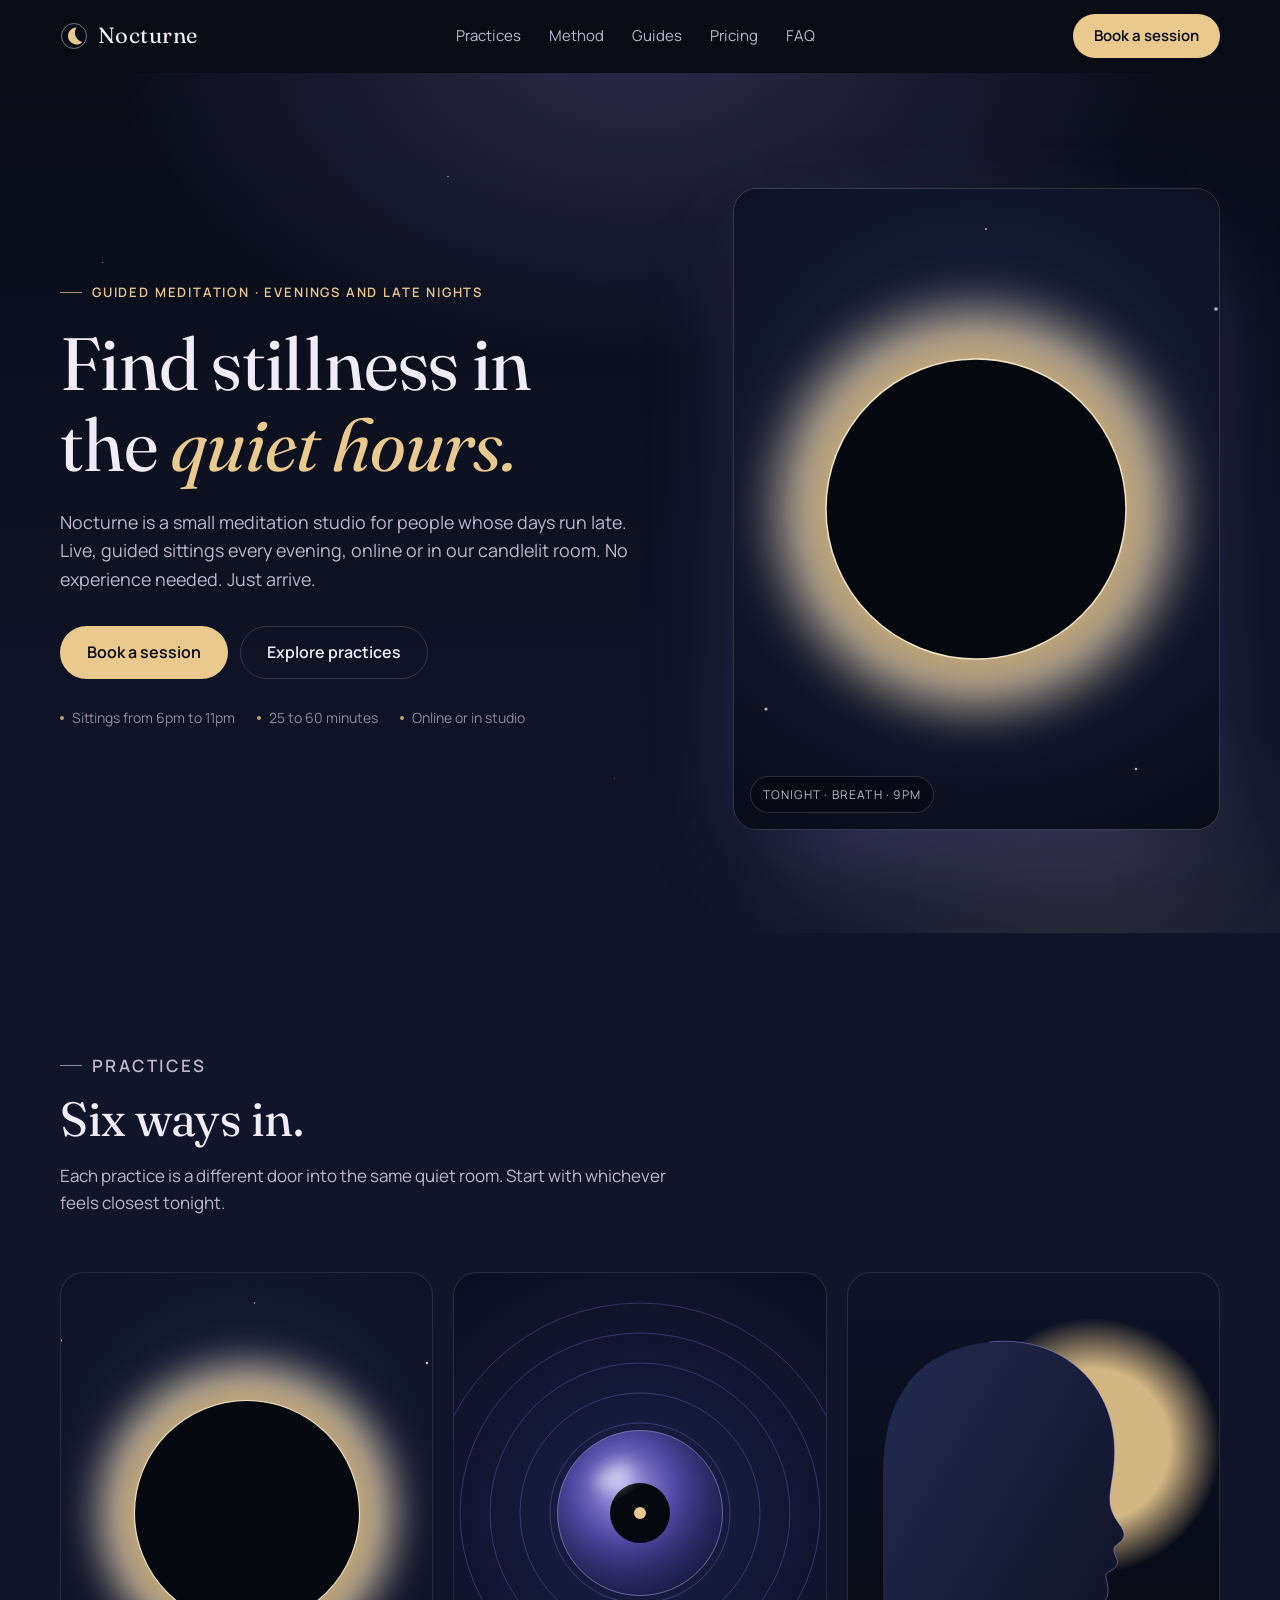
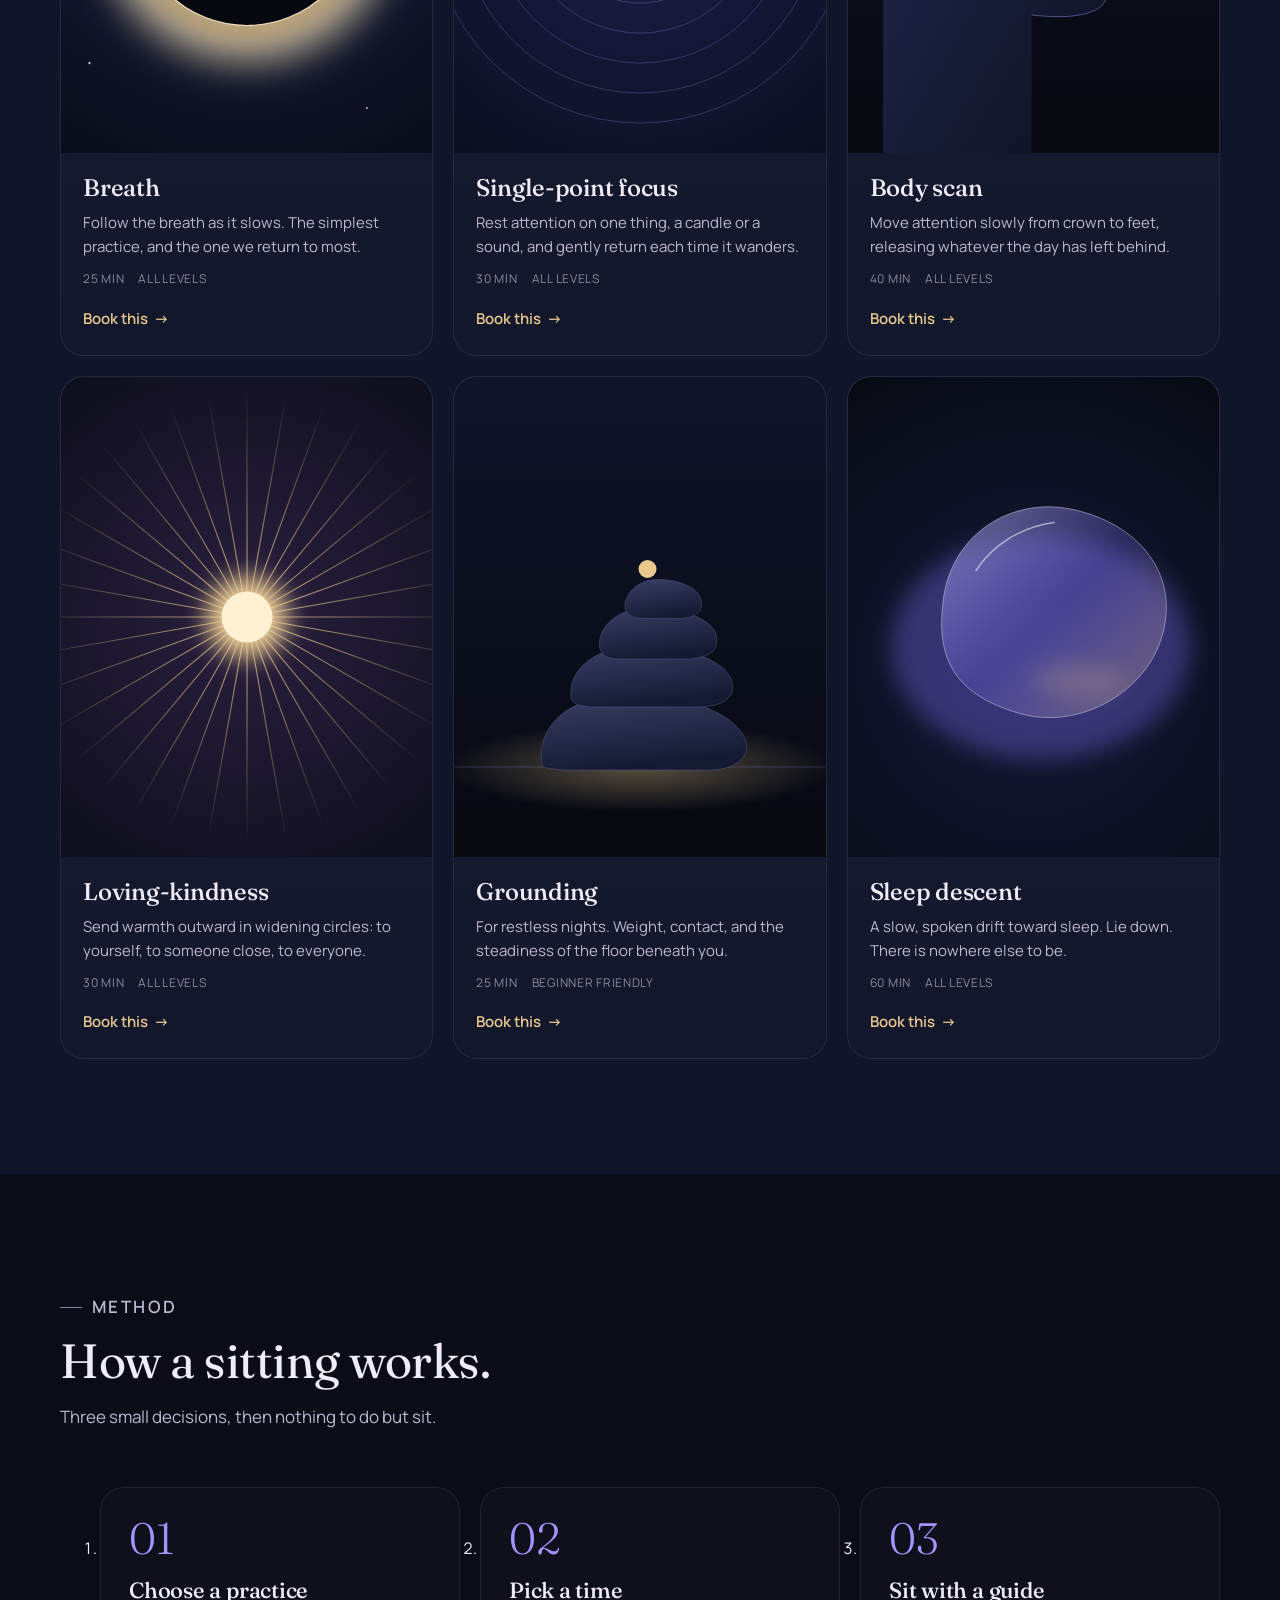
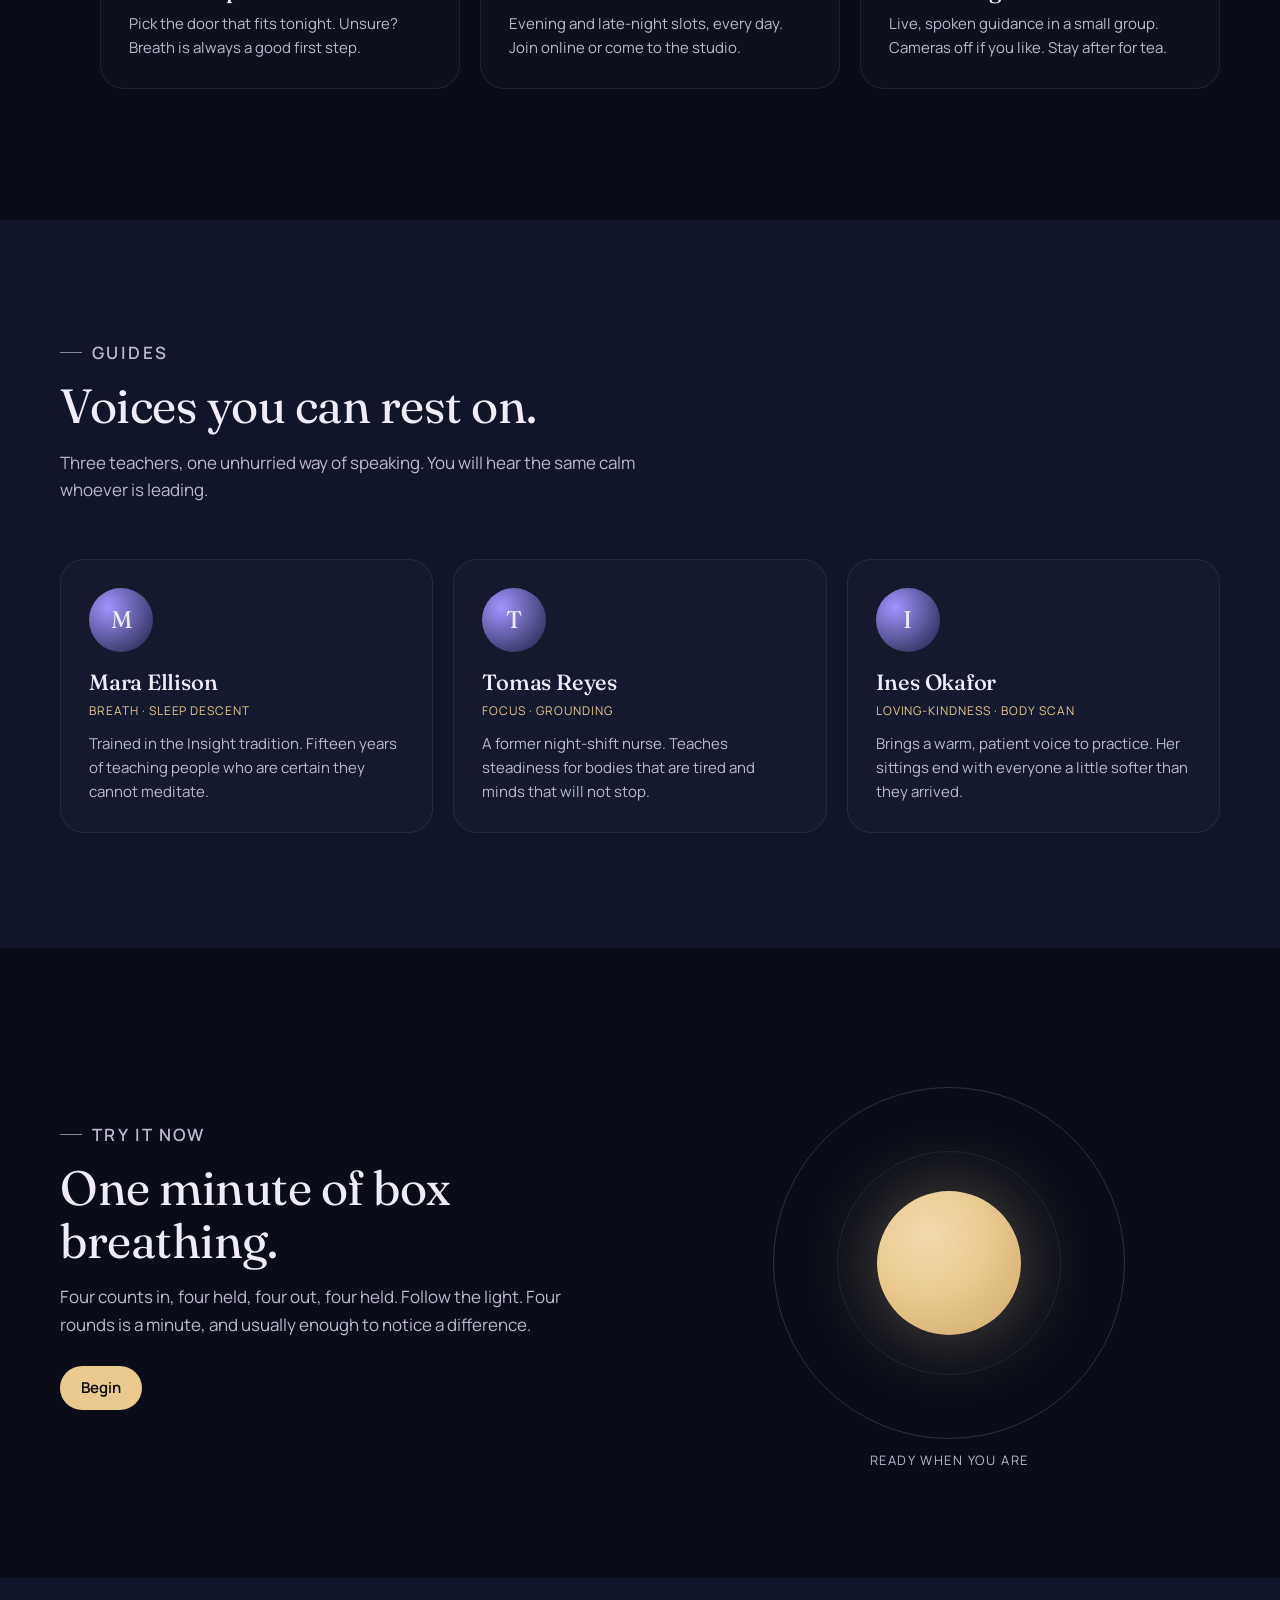
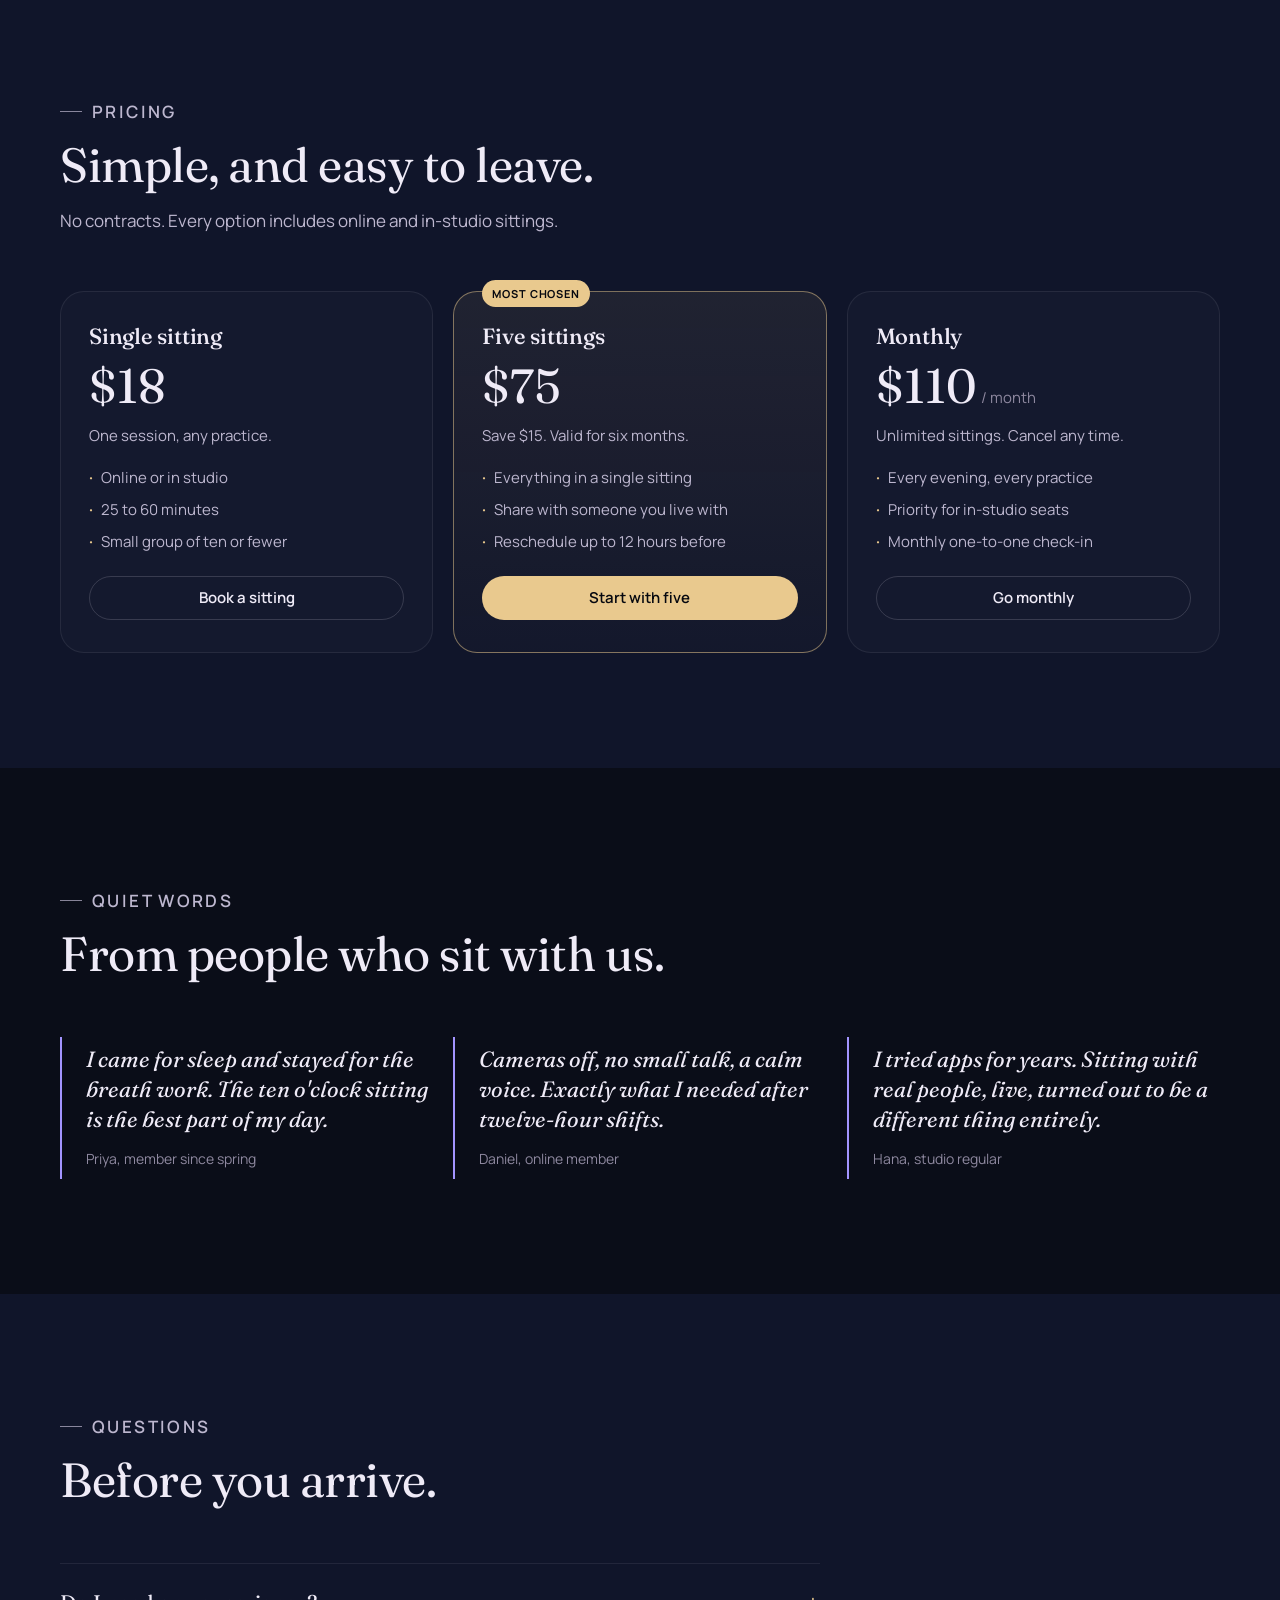
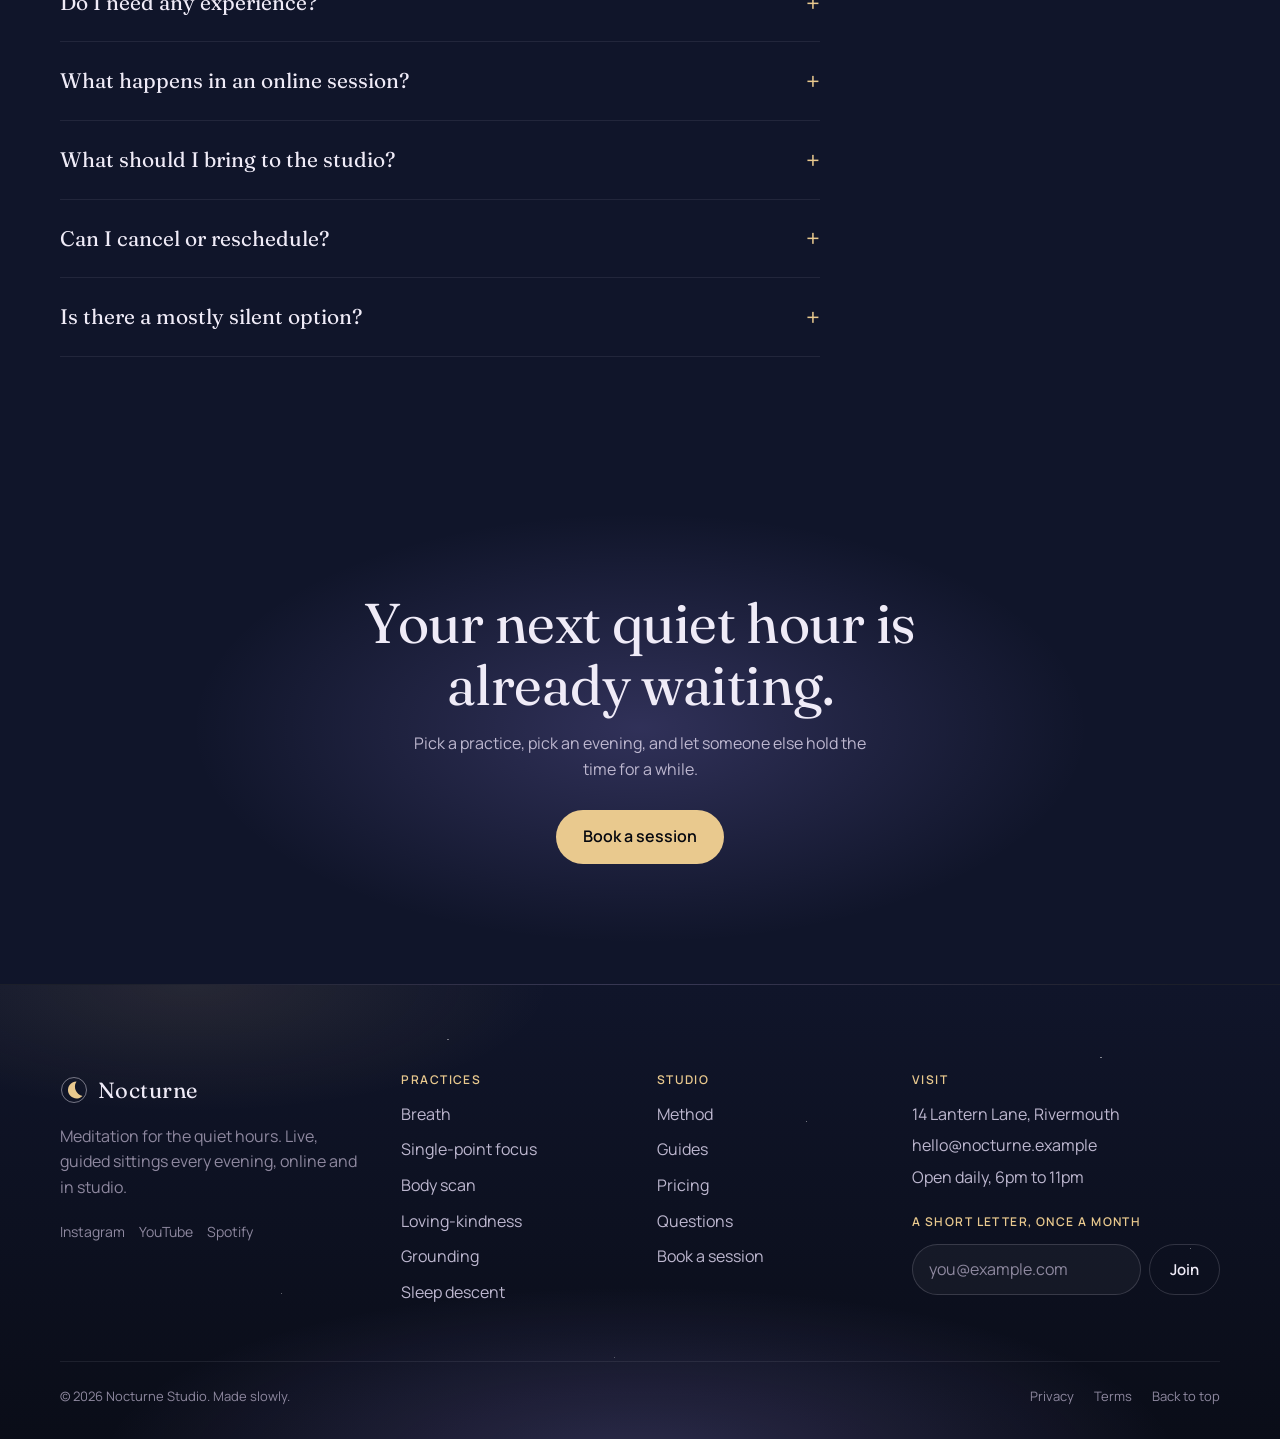
==== index.html @ 7a105aa6 "Build Nocturne meditation landing page and booking page Static, dependency-free site: a landing page" ====
<!doctype html>
<html lang="en">
<head>
  <meta charset="utf-8">
  <meta name="viewport" content="width=device-width, initial-scale=1">
  <title>Nocturne — Meditation for the quiet hours</title>
  <meta name="description" content="Live, guided meditation every evening and late night. Online or in our candlelit studio. No experience needed.">
  <meta name="theme-color" content="#0a0d18">
  <link rel="icon" href="data:image/svg+xml,%3Csvg xmlns='http://www.w3.org/2000/svg' viewBox='0 0 32 32'%3E%3Ccircle cx='16' cy='16' r='16' fill='%230a0d18'/%3E%3Cpath d='M19 6a10 10 0 1 0 7 17A11 11 0 0 1 19 6z' fill='%23e9c98e'/%3E%3C/svg%3E">
  <link rel="preconnect" href="https://fonts.googleapis.com">
  <link rel="preconnect" href="https://fonts.gstatic.com" crossorigin>
  <link href="https://fonts.googleapis.com/css2?family=Fraunces:ital,opsz,wght@0,9..144,300;0,9..144,400;0,9..144,500;1,9..144,400&family=Manrope:wght@400;500;600;700&display=swap" rel="stylesheet">
  <link rel="stylesheet" href="styles.css">
</head>
<body>
  <a class="skip-link" href="#main">Skip to content</a>

  <header class="site-header">
    <div class="container header-inner">
      <a class="brand" href="index.html" aria-label="Nocturne home">
        <svg class="brand-mark" viewBox="0 0 28 28" aria-hidden="true">
          <circle cx="14" cy="14" r="12.5" fill="none" stroke="currentColor" stroke-width="1" opacity="0.45"/>
          <path d="M16.5 5.5a8.5 8.5 0 1 0 6 14.5A9.5 9.5 0 0 1 16.5 5.5z" fill="#e9c98e"/>
        </svg>
        Nocturne
      </a>
      <nav class="primary-nav" id="primary-nav" aria-label="Primary">
        <ul>
          <li><a href="#practices">Practices</a></li>
          <li><a href="#method">Method</a></li>
          <li><a href="#guides">Guides</a></li>
          <li><a href="#pricing">Pricing</a></li>
          <li><a href="#faq">FAQ</a></li>
          <li class="nav-book"><a href="booking.html">Book a session</a></li>
        </ul>
      </nav>
      <div class="header-actions">
        <a class="btn btn-primary header-cta" href="booking.html">Book a session</a>
        <button class="nav-toggle" type="button" aria-expanded="false" aria-controls="primary-nav" aria-label="Open menu">
          <svg class="icon-open" viewBox="0 0 20 20" fill="none" stroke="currentColor" stroke-width="1.5" stroke-linecap="round" aria-hidden="true"><path d="M3 6h14M3 14h14"/></svg>
          <svg class="icon-close" viewBox="0 0 20 20" fill="none" stroke="currentColor" stroke-width="1.5" stroke-linecap="round" aria-hidden="true"><path d="M5 5l10 10M15 5L5 15"/></svg>
        </button>
      </div>
    </div>
  </header>

  <main id="main">

    <!-- Hero -->
    <section class="hero starfield" aria-labelledby="hero-title">
      <div class="container hero-inner">
        <div class="hero-copy">
          <p class="eyebrow">Guided meditation · Evenings and late nights</p>
          <h1 id="hero-title">Find stillness in the <em>quiet hours.</em></h1>
          <p class="lede">Nocturne is a small meditation studio for people whose days run late. Live, guided sittings every evening, online or in our candlelit room. No experience needed. Just arrive.</p>
          <div class="hero-actions">
            <a class="btn btn-primary btn-lg" href="booking.html">Book a session</a>
            <a class="btn btn-ghost btn-lg" href="#practices">Explore practices</a>
          </div>
          <ul class="hero-meta">
            <li>Sittings from 6pm to 11pm</li>
            <li>25 to 60 minutes</li>
            <li>Online or in studio</li>
          </ul>
        </div>
        <div class="hero-visual">
          <div class="plate-frame">
            <img class="plate-hero" src="art/plate-eclipse.svg" width="640" height="640" alt="An eclipse: a dark disc ringed by a soft golden corona" fetchpriority="high">
            <span class="plate-caption">Tonight · Breath · 9pm</span>
          </div>
        </div>
      </div>
    </section>

    <!-- Practices -->
    <section class="section section-tint" id="practices" aria-labelledby="practices-title">
      <div class="container">
        <div class="section-head reveal">
          <p class="eyebrow">Practices</p>
          <h2 id="practices-title">Six ways in.</h2>
          <p>Each practice is a different door into the same quiet room. Start with whichever feels closest tonight.</p>
        </div>
        <div class="practice-grid" data-stagger>
          <article class="practice reveal">
            <img src="art/plate-eclipse.svg" width="640" height="480" alt="" loading="lazy">
            <div class="practice-body">
              <h3>Breath</h3>
              <p>Follow the breath as it slows. The simplest practice, and the one we return to most.</p>
              <div class="practice-meta"><span>25 min</span><span>All levels</span></div>
              <a class="practice-link" href="booking.html?practice=breath">Book this <span class="arrow" aria-hidden="true">→</span></a>
            </div>
          </article>
          <article class="practice reveal">
            <img src="art/plate-optic.svg" width="640" height="480" alt="" loading="lazy">
            <div class="practice-body">
              <h3>Single-point focus</h3>
              <p>Rest attention on one thing, a candle or a sound, and gently return each time it wanders.</p>
              <div class="practice-meta"><span>30 min</span><span>All levels</span></div>
              <a class="practice-link" href="booking.html?practice=focus">Book this <span class="arrow" aria-hidden="true">→</span></a>
            </div>
          </article>
          <article class="practice reveal">
            <img src="art/plate-profile.svg" width="640" height="480" alt="" loading="lazy">
            <div class="practice-body">
              <h3>Body scan</h3>
              <p>Move attention slowly from crown to feet, releasing whatever the day has left behind.</p>
              <div class="practice-meta"><span>40 min</span><span>All levels</span></div>
              <a class="practice-link" href="booking.html?practice=body">Book this <span class="arrow" aria-hidden="true">→</span></a>
            </div>
          </article>
          <article class="practice reveal">
            <img src="art/plate-radiation.svg" width="640" height="480" alt="" loading="lazy">
            <div class="practice-body">
              <h3>Loving-kindness</h3>
              <p>Send warmth outward in widening circles: to yourself, to someone close, to everyone.</p>
              <div class="practice-meta"><span>30 min</span><span>All levels</span></div>
              <a class="practice-link" href="booking.html?practice=kindness">Book this <span class="arrow" aria-hidden="true">→</span></a>
            </div>
          </article>
          <article class="practice reveal">
            <img src="art/plate-stones.svg" width="640" height="480" alt="" loading="lazy">
            <div class="practice-body">
              <h3>Grounding</h3>
              <p>For restless nights. Weight, contact, and the steadiness of the floor beneath you.</p>
              <div class="practice-meta"><span>25 min</span><span>Beginner friendly</span></div>
              <a class="practice-link" href="booking.html?practice=grounding">Book this <span class="arrow" aria-hidden="true">→</span></a>
            </div>
          </article>
          <article class="practice reveal">
            <img src="art/plate-vitrium.svg" width="640" height="480" alt="" loading="lazy">
            <div class="practice-body">
              <h3>Sleep descent</h3>
              <p>A slow, spoken drift toward sleep. Lie down. There is nowhere else to be.</p>
              <div class="practice-meta"><span>60 min</span><span>All levels</span></div>
              <a class="practice-link" href="booking.html?practice=sleep">Book this <span class="arrow" aria-hidden="true">→</span></a>
            </div>
          </article>
        </div>
      </div>
    </section>

    <!-- Method -->
    <section class="section" id="method" aria-labelledby="method-title">
      <div class="container">
        <div class="section-head reveal">
          <p class="eyebrow">Method</p>
          <h2 id="method-title">How a sitting works.</h2>
          <p>Three small decisions, then nothing to do but sit.</p>
        </div>
        <ol class="steps" data-stagger>
          <li class="step-card reveal">
            <div class="num" aria-hidden="true">01</div>
            <h3>Choose a practice</h3>
            <p>Pick the door that fits tonight. Unsure? Breath is always a good first step.</p>
          </li>
          <li class="step-card reveal">
            <div class="num" aria-hidden="true">02</div>
            <h3>Pick a time</h3>
            <p>Evening and late-night slots, every day. Join online or come to the studio.</p>
          </li>
          <li class="step-card reveal">
            <div class="num" aria-hidden="true">03</div>
            <h3>Sit with a guide</h3>
            <p>Live, spoken guidance in a small group. Cameras off if you like. Stay after for tea.</p>
          </li>
        </ol>
      </div>
    </section>

    <!-- Guides -->
    <section class="section section-tint" id="guides" aria-labelledby="guides-title">
      <div class="container">
        <div class="section-head reveal">
          <p class="eyebrow">Guides</p>
          <h2 id="guides-title">Voices you can rest on.</h2>
          <p>Three teachers, one unhurried way of speaking. You will hear the same calm whoever is leading.</p>
        </div>
        <div class="guides" data-stagger>
          <article class="guide reveal">
            <div class="avatar" aria-hidden="true">M</div>
            <h3>Mara Ellison</h3>
            <p class="tags">Breath · Sleep descent</p>
            <p>Trained in the Insight tradition. Fifteen years of teaching people who are certain they cannot meditate.</p>
          </article>
          <article class="guide reveal">
            <div class="avatar" aria-hidden="true">T</div>
            <h3>Tomas Reyes</h3>
            <p class="tags">Focus · Grounding</p>
            <p>A former night-shift nurse. Teaches steadiness for bodies that are tired and minds that will not stop.</p>
          </article>
          <article class="guide reveal">
            <div class="avatar" aria-hidden="true">I</div>
            <h3>Ines Okafor</h3>
            <p class="tags">Loving-kindness · Body scan</p>
            <p>Brings a warm, patient voice to practice. Her sittings end with everyone a little softer than they arrived.</p>
          </article>
        </div>
      </div>
    </section>

    <!-- Breathing tool -->
    <section class="section" id="breathe" aria-labelledby="breathe-title">
      <div class="container breathe">
        <div class="breathe-copy reveal">
          <p class="eyebrow">Try it now</p>
          <h2 id="breathe-title">One minute of box breathing.</h2>
          <p>Four counts in, four held, four out, four held. Follow the light. Four rounds is a minute, and usually enough to notice a difference.</p>
          <div class="breathe-actions">
            <button class="btn btn-primary" type="button" data-breathe-toggle>Begin</button>
            <span class="breathe-cycles" data-breathe-cycles aria-live="polite"></span>
          </div>
        </div>
        <div class="breathe-stage reveal" data-breathe>
          <div class="breathe-ring" aria-hidden="true"></div>
          <div class="breathe-ring inner" aria-hidden="true"></div>
          <div class="breathe-orb" aria-hidden="true"><span class="breathe-count"></span></div>
          <p class="breathe-phase" aria-live="polite">Ready when you are</p>
        </div>
      </div>
    </section>

    <!-- Pricing -->
    <section class="section section-tint" id="pricing" aria-labelledby="pricing-title">
      <div class="container">
        <div class="section-head reveal">
          <p class="eyebrow">Pricing</p>
          <h2 id="pricing-title">Simple, and easy to leave.</h2>
          <p>No contracts. Every option includes online and in-studio sittings.</p>
        </div>
        <div class="pricing" data-stagger>
          <article class="plan reveal">
            <h3>Single sitting</h3>
            <p class="price">$18</p>
            <p>One session, any practice.</p>
            <ul>
              <li>Online or in studio</li>
              <li>25 to 60 minutes</li>
              <li>Small group of ten or fewer</li>
            </ul>
            <a class="btn btn-ghost" href="booking.html?plan=single">Book a sitting</a>
          </article>
          <article class="plan is-featured reveal">
            <span class="plan-badge">Most chosen</span>
            <h3>Five sittings</h3>
            <p class="price">$75</p>
            <p>Save $15. Valid for six months.</p>
            <ul>
              <li>Everything in a single sitting</li>
              <li>Share with someone you live with</li>
              <li>Reschedule up to 12 hours before</li>
            </ul>
            <a class="btn btn-primary" href="booking.html?plan=five">Start with five</a>
          </article>
          <article class="plan reveal">
            <h3>Monthly</h3>
            <p class="price">$110<small>/ month</small></p>
            <p>Unlimited sittings. Cancel any time.</p>
            <ul>
              <li>Every evening, every practice</li>
              <li>Priority for in-studio seats</li>
              <li>Monthly one-to-one check-in</li>
            </ul>
            <a class="btn btn-ghost" href="booking.html?plan=monthly">Go monthly</a>
          </article>
        </div>
      </div>
    </section>

    <!-- Testimonials -->
    <section class="section" id="words" aria-labelledby="words-title">
      <div class="container">
        <div class="section-head reveal">
          <p class="eyebrow">Quiet words</p>
          <h2 id="words-title">From people who sit with us.</h2>
        </div>
        <div class="quotes" data-stagger>
          <figure class="quote reveal">
            <blockquote>I came for sleep and stayed for the breath work. The ten o'clock sitting is the best part of my day.</blockquote>
            <figcaption>Priya, member since spring</figcaption>
          </figure>
          <figure class="quote reveal">
            <blockquote>Cameras off, no small talk, a calm voice. Exactly what I needed after twelve-hour shifts.</blockquote>
            <figcaption>Daniel, online member</figcaption>
          </figure>
          <figure class="quote reveal">
            <blockquote>I tried apps for years. Sitting with real people, live, turned out to be a different thing entirely.</blockquote>
            <figcaption>Hana, studio regular</figcaption>
          </figure>
        </div>
      </div>
    </section>

    <!-- FAQ -->
    <section class="section section-tint" id="faq" aria-labelledby="faq-title">
      <div class="container">
        <div class="section-head reveal">
          <p class="eyebrow">Questions</p>
          <h2 id="faq-title">Before you arrive.</h2>
        </div>
        <div class="faq reveal">
          <details>
            <summary>Do I need any experience?</summary>
            <div class="answer"><p>No. Every sitting is guided from the first breath to the last. If you can listen, you can do this. Breath and Grounding are the gentlest places to begin.</p></div>
          </details>
          <details>
            <summary>What happens in an online session?</summary>
            <div class="answer"><p>You receive a link by email an hour before. Join from anywhere quiet. Cameras and microphones can stay off; the guide speaks, you listen, and there is a short optional chat at the end.</p></div>
          </details>
          <details>
            <summary>What should I bring to the studio?</summary>
            <div class="answer"><p>Nothing. We have cushions, chairs, blankets and tea. Wear whatever you can sit comfortably in for an hour. Arrive a few minutes early; the door closes at the start so nobody is disturbed.</p></div>
          </details>
          <details>
            <summary>Can I cancel or reschedule?</summary>
            <div class="answer"><p>Yes, up to 12 hours before the sitting, from the booking page on the device you booked with, or by replying to your confirmation email. Later than that, the sitting is used.</p></div>
          </details>
          <details>
            <summary>Is there a mostly silent option?</summary>
            <div class="answer"><p>Yes. The 10pm Grounding sitting is almost entirely silent, with a few words at the start and a bell at the end. Many people use it as the last thing they do before sleep.</p></div>
          </details>
        </div>
      </div>
    </section>

    <!-- Call to action -->
    <section class="cta-band" aria-labelledby="cta-title">
      <div class="container reveal">
        <h2 id="cta-title">Your next quiet hour is already waiting.</h2>
        <p>Pick a practice, pick an evening, and let someone else hold the time for a while.</p>
        <a class="btn btn-primary btn-lg" href="booking.html">Book a session</a>
      </div>
    </section>

  </main>

  <footer class="site-footer starfield">
    <div class="container">
      <div class="footer-grid">
        <div class="footer-brand">
          <a class="brand" href="index.html" aria-label="Nocturne home">
            <svg class="brand-mark" viewBox="0 0 28 28" aria-hidden="true">
              <circle cx="14" cy="14" r="12.5" fill="none" stroke="currentColor" stroke-width="1" opacity="0.45"/>
              <path d="M16.5 5.5a8.5 8.5 0 1 0 6 14.5A9.5 9.5 0 0 1 16.5 5.5z" fill="#e9c98e"/>
            </svg>
            Nocturne
          </a>
          <p>Meditation for the quiet hours. Live, guided sittings every evening, online and in studio.</p>
          <ul class="footer-social">
            <li><a href="#">Instagram</a></li>
            <li><a href="#">YouTube</a></li>
            <li><a href="#">Spotify</a></li>
          </ul>
        </div>
        <div class="footer-col">
          <h4>Practices</h4>
          <ul>
            <li><a href="booking.html?practice=breath">Breath</a></li>
            <li><a href="booking.html?practice=focus">Single-point focus</a></li>
            <li><a href="booking.html?practice=body">Body scan</a></li>
            <li><a href="booking.html?practice=kindness">Loving-kindness</a></li>
            <li><a href="booking.html?practice=grounding">Grounding</a></li>
            <li><a href="booking.html?practice=sleep">Sleep descent</a></li>
          </ul>
        </div>
        <div class="footer-col">
          <h4>Studio</h4>
          <ul>
            <li><a href="#method">Method</a></li>
            <li><a href="#guides">Guides</a></li>
            <li><a href="#pricing">Pricing</a></li>
            <li><a href="#faq">Questions</a></li>
            <li><a href="booking.html">Book a session</a></li>
          </ul>
        </div>
        <div class="footer-col">
          <h4>Visit</h4>
          <address>
            <span>14 Lantern Lane, Rivermouth</span>
            <a href="mailto:hello@nocturne.example">hello@nocturne.example</a>
            <span>Open daily, 6pm to 11pm</span>
          </address>
          <h4 style="margin-top:24px">A short letter, once a month</h4>
          <form class="newsletter" data-newsletter>
            <label class="sr-only" for="newsletter-email">Email address</label>
            <input id="newsletter-email" type="email" name="email" placeholder="you@example.com" autocomplete="email" required>
            <button class="btn btn-ghost" type="submit">Join</button>
          </form>
          <p class="form-note" hidden aria-live="polite"></p>
        </div>
      </div>
      <div class="footer-bottom">
        <p>© <span data-year>2026</span> Nocturne Studio. Made slowly.</p>
        <ul>
          <li><a href="#">Privacy</a></li>
          <li><a href="#">Terms</a></li>
          <li><a href="#main">Back to top</a></li>
        </ul>
      </div>
    </div>
  </footer>

  <script src="support.js" defer></script>
</body>
</html>
---- styles.css ----
/* ==========================================================================
   Nocturne — design tokens
   The hero and the footer share the same palette on purpose: --hero-bg and
   --footer-bg are mirror images built from the same night tones and glows.
   ========================================================================== */
:root {
  color-scheme: dark;

  --night-950: #06080f;
  --night-900: #0a0d18;
  --night-800: #10152a;
  --night-700: #182040;
  --night-600: #222b52;

  --ink-100: #efebf7;
  --ink-300: #bdb7cf;
  --ink-500: #8e889f;

  --moon: #e9c98e;
  --moon-bright: #f3dcae;
  --moon-deep: #cfa96a;
  --aurora: #a394ff;
  --aurora-deep: #7d6cf0;
  --danger: #ff9a9a;

  --line: rgba(239, 235, 247, 0.08);
  --line-strong: rgba(239, 235, 247, 0.16);

  --glow-aurora: rgba(163, 148, 255, 0.22);
  --glow-moon: rgba(233, 201, 142, 0.10);

  --hero-bg:
    radial-gradient(60% 55% at 50% -5%, var(--glow-aurora), transparent 70%),
    radial-gradient(40% 40% at 85% 100%, var(--glow-moon), transparent 70%),
    linear-gradient(180deg, var(--night-900) 0%, var(--night-800) 100%);
  --footer-bg:
    radial-gradient(60% 55% at 50% 105%, var(--glow-aurora), transparent 70%),
    radial-gradient(40% 40% at 15% 0%, var(--glow-moon), transparent 70%),
    linear-gradient(180deg, var(--night-800) 0%, var(--night-900) 100%);

  --font-display: "Fraunces", "Iowan Old Style", "Palatino Linotype", Georgia, serif;
  --font-body: "Manrope", system-ui, -apple-system, "Segoe UI", Roboto, sans-serif;

  --ease-out: cubic-bezier(0.23, 1, 0.32, 1);
  --ease-in-out: cubic-bezier(0.77, 0, 0.175, 1);

  --radius-sm: 10px;
  --radius: 16px;
  --radius-lg: 24px;
  --container: 1160px;
  --gutter: clamp(20px, 4vw, 40px);
  --header-h: 72px;
}

/* --------------------------------------------------------------------------
   Base
   -------------------------------------------------------------------------- */
*, *::before, *::after { box-sizing: border-box; }
html { scroll-behavior: smooth; -webkit-text-size-adjust: 100%; }
@media (prefers-reduced-motion: reduce) { html { scroll-behavior: auto; } }

body {
  margin: 0;
  background: var(--night-900);
  color: var(--ink-100);
  font-family: var(--font-body);
  font-size: 16px;
  line-height: 1.6;
  -webkit-font-smoothing: antialiased;
  text-rendering: optimizeLegibility;
}
body.nav-open { overflow: hidden; }

img, svg { display: block; max-width: 100%; }
a { color: inherit; }
button, input, select, textarea { font: inherit; color: inherit; }
button { cursor: pointer; }
h1, h2, h3, h4 { font-family: var(--font-display); font-weight: 500; letter-spacing: -0.01em; line-height: 1.1; margin: 0; }
p { margin: 0; }
:focus-visible { outline: 2px solid var(--aurora); outline-offset: 3px; border-radius: 4px; }
[id] { scroll-margin-top: calc(var(--header-h) + 12px); }
.btn, .day, .slot, .choice, .nav-toggle, .icon-btn, .faq summary, .segmented label {
  touch-action: manipulation; -webkit-tap-highlight-color: transparent;
}
@media (pointer: coarse) {
  .icon-btn { width: 44px; height: 44px; }
  .btn-sm { padding: 11px 16px; }
  .day { min-height: 44px; }
  .slot { min-height: 48px; }
}

.sr-only {
  position: absolute; width: 1px; height: 1px; padding: 0; margin: -1px;
  overflow: hidden; clip: rect(0, 0, 0, 0); white-space: nowrap; border: 0;
}
.skip-link {
  position: absolute; left: 16px; top: -60px; z-index: 100;
  background: var(--moon); color: var(--night-950);
  padding: 10px 14px; border-radius: 8px; text-decoration: none; font-weight: 600;
}
.skip-link:focus { top: 16px; }

.container { width: min(var(--container), 100% - 2 * var(--gutter)); margin-inline: auto; }

/* --------------------------------------------------------------------------
   Buttons
   -------------------------------------------------------------------------- */
.btn {
  display: inline-flex; align-items: center; justify-content: center; gap: 8px;
  padding: 12px 20px; border-radius: 999px;
  font-weight: 600; font-size: 15px; line-height: 1.2;
  border: 1px solid transparent; background: transparent; text-decoration: none; white-space: nowrap;
  transition: transform 160ms var(--ease-out), background-color 160ms ease, border-color 160ms ease, color 160ms ease;
}
.btn:active { transform: scale(0.97); }
.btn:disabled { opacity: 0.5; cursor: not-allowed; transform: none; }
.btn-primary { background: var(--moon); color: var(--night-950); }
.btn-ghost { background: transparent; color: var(--ink-100); border-color: var(--line-strong); }
.btn-lg { padding: 16px 26px; font-size: 16px; }
.btn-sm { padding: 8px 14px; font-size: 13px; }
.btn-danger { border-color: rgba(255, 154, 154, 0.4); color: var(--danger); }
@media (hover: hover) and (pointer: fine) {
  .btn-primary:hover { background: var(--moon-bright); }
  .btn-ghost:hover { border-color: var(--ink-300); background: rgba(255, 255, 255, 0.04); }
  .btn-danger:hover { background: rgba(255, 154, 154, 0.08); border-color: var(--danger); }
}

/* --------------------------------------------------------------------------
   Header
   -------------------------------------------------------------------------- */
.site-header {
  position: sticky; top: 0; z-index: 50;
  background: rgba(10, 13, 24, 0.55);
  -webkit-backdrop-filter: blur(14px); backdrop-filter: blur(14px);
  border-bottom: 1px solid transparent;
  transition: border-color 200ms ease, background-color 200ms ease;
}
.site-header.is-scrolled { border-bottom-color: var(--line); background: rgba(10, 13, 24, 0.82); }
.header-inner { display: flex; align-items: center; justify-content: space-between; gap: 24px; height: var(--header-h); }
.brand {
  display: inline-flex; align-items: center; gap: 10px; text-decoration: none;
  font-family: var(--font-display); font-size: 22px; letter-spacing: 0.02em; color: var(--ink-100);
}
.brand-mark { width: 28px; height: 28px; color: var(--ink-100); }
.primary-nav ul { display: flex; gap: 28px; list-style: none; margin: 0; padding: 0; }
.primary-nav a { text-decoration: none; color: var(--ink-300); font-size: 15px; transition: color 160ms ease; }
.primary-nav a[aria-current="page"] { color: var(--ink-100); }
.nav-book { display: none; }
@media (hover: hover) and (pointer: fine) { .primary-nav a:hover { color: var(--ink-100); } }
.header-actions { display: flex; align-items: center; gap: 12px; }
.nav-toggle {
  display: none; width: 44px; height: 44px; border-radius: 50%;
  border: 1px solid var(--line-strong); background: transparent; place-items: center;
  transition: transform 160ms var(--ease-out), border-color 160ms ease;
}
.nav-toggle:active { transform: scale(0.95); }
.nav-toggle svg { width: 20px; height: 20px; }
.nav-toggle .icon-close { display: none; }
.nav-toggle[aria-expanded="true"] .icon-open { display: none; }
.nav-toggle[aria-expanded="true"] .icon-close { display: block; }

@media (max-width: 840px) {
  .primary-nav {
    position: fixed; left: 0; right: 0; top: var(--header-h);
    background: var(--night-900);
    border-bottom: 1px solid var(--line);
    padding: 12px var(--gutter) 24px;
    opacity: 0; transform: translateY(-6px); visibility: hidden;
    transition: opacity 180ms var(--ease-out), transform 180ms var(--ease-out), visibility 0s linear 180ms;
  }
  .primary-nav.is-open { opacity: 1; transform: none; visibility: visible; transition-delay: 0s; }
  .primary-nav ul { flex-direction: column; gap: 0; }
  .primary-nav a { display: block; padding: 14px 0; font-size: 18px; border-bottom: 1px solid var(--line); }
  .primary-nav li:last-child a { border-bottom: 0; }
  .nav-book { display: block; }
  .primary-nav .nav-book a { color: var(--moon); font-weight: 600; }
  .nav-toggle { display: grid; }
  .header-cta { display: none; }
}

/* --------------------------------------------------------------------------
   Hero (and the shared starfield texture the footer reuses)
   -------------------------------------------------------------------------- */
.starfield { position: relative; }
.starfield::before {
  content: ""; position: absolute; inset: 0; pointer-events: none; opacity: 0.7;
  background:
    radial-gradient(1.2px 1.2px at 8% 22%, rgba(255,255,255,0.7) 50%, transparent 52%),
    radial-gradient(1px 1px at 22% 68%, rgba(255,255,255,0.5) 50%, transparent 52%),
    radial-gradient(1.5px 1.5px at 35% 12%, rgba(255,255,255,0.6) 50%, transparent 52%),
    radial-gradient(1px 1px at 48% 82%, rgba(255,255,255,0.4) 50%, transparent 52%),
    radial-gradient(1.2px 1.2px at 63% 30%, rgba(255,255,255,0.6) 50%, transparent 52%),
    radial-gradient(1px 1px at 74% 74%, rgba(255,255,255,0.45) 50%, transparent 52%),
    radial-gradient(1.6px 1.6px at 86% 16%, rgba(255,255,255,0.7) 50%, transparent 52%),
    radial-gradient(1px 1px at 93% 58%, rgba(255,255,255,0.5) 50%, transparent 52%);
}
.starfield > .container { position: relative; }

.hero {
  overflow: hidden;
  background: var(--hero-bg);
  padding: clamp(64px, 9vw, 120px) 0 clamp(64px, 8vw, 104px);
}
.hero-inner { display: grid; grid-template-columns: 1.1fr 0.9fr; gap: clamp(32px, 6vw, 80px); align-items: center; }
.eyebrow {
  display: inline-flex; align-items: center; gap: 10px;
  font-size: 13px; letter-spacing: 0.14em; text-transform: uppercase; font-weight: 600; color: var(--moon);
}
.eyebrow::before { content: ""; width: 22px; height: 1px; background: currentColor; opacity: 0.7; }
.hero h1 { font-size: clamp(40px, 6vw, 74px); font-weight: 400; margin: 20px 0 22px; max-width: 12ch; }
.hero h1 em { font-style: italic; color: var(--moon); }
.lede { font-size: clamp(17px, 1.4vw, 20px); color: var(--ink-300); max-width: 52ch; }
.hero-actions { display: flex; flex-wrap: wrap; gap: 12px; margin-top: 32px; }
.hero-meta { display: flex; flex-wrap: wrap; gap: 8px 22px; margin-top: 28px; color: var(--ink-500); font-size: 14px; list-style: none; padding: 0; }
.hero-meta li { display: flex; align-items: center; gap: 8px; }
.hero-meta li::before { content: ""; width: 4px; height: 4px; border-radius: 50%; background: var(--moon); opacity: 0.8; }

.hero-visual { position: relative; }
.plate-frame {
  position: relative; border-radius: var(--radius-lg); overflow: hidden;
  border: 1px solid var(--line-strong);
  box-shadow: 0 40px 100px -30px rgba(163, 148, 255, 0.35), 0 20px 50px -30px rgba(0, 0, 0, 0.8);
}
.plate-frame img { width: 100%; aspect-ratio: 1; object-fit: cover; }
.plate-hero { animation: breathe 9s var(--ease-in-out) infinite; }
@keyframes breathe { 0%, 100% { transform: scale(1); } 50% { transform: scale(1.035); } }
.plate-caption {
  position: absolute; left: 16px; bottom: 16px;
  padding: 8px 12px; border-radius: 999px;
  background: rgba(6, 8, 15, 0.6); border: 1px solid var(--line-strong);
  font-size: 12px; letter-spacing: 0.1em; text-transform: uppercase; color: var(--ink-300);
  -webkit-backdrop-filter: blur(8px); backdrop-filter: blur(8px);
}

/* --------------------------------------------------------------------------
   Sections
   -------------------------------------------------------------------------- */
.section { padding: clamp(64px, 9vw, 120px) 0; }
.section-tint { background: var(--night-800); }
.section-head { max-width: 640px; margin-bottom: clamp(32px, 5vw, 56px); }
.section-head h2 { font-size: clamp(30px, 4vw, 48px); font-weight: 400; margin: 14px 0 16px; }
.section-head p { color: var(--ink-300); font-size: 17px; }
.section-head.is-centered { margin-inline: auto; text-align: center; }
.section-head.is-centered .eyebrow { justify-content: center; }

/* Practices */
.practice-grid { display: grid; grid-template-columns: repeat(3, 1fr); gap: 20px; }
.practice {
  display: flex; flex-direction: column; overflow: hidden;
  background: linear-gradient(180deg, rgba(255,255,255,0.035), rgba(255,255,255,0.01));
  border: 1px solid var(--line); border-radius: var(--radius-lg);
  transition: transform 220ms var(--ease-out), border-color 220ms ease;
}
@media (hover: hover) and (pointer: fine) {
  .practice:hover { transform: translateY(-4px); border-color: var(--line-strong); }
}
.practice img { width: 100%; aspect-ratio: 4 / 3; object-fit: cover; }
.practice-body { padding: 22px 22px 24px; display: flex; flex-direction: column; gap: 10px; flex: 1; }
.practice h3 { font-size: 24px; }
.practice p { color: var(--ink-300); font-size: 15px; }
.practice-meta { display: flex; gap: 14px; color: var(--ink-500); font-size: 12px; letter-spacing: 0.06em; text-transform: uppercase; }
.practice-link {
  margin-top: auto; padding-top: 8px; display: inline-flex; align-items: center; gap: 6px;
  color: var(--moon); text-decoration: none; font-weight: 600; font-size: 15px;
}
.practice-link .arrow { transition: transform 200ms var(--ease-out); }
@media (hover: hover) and (pointer: fine) { .practice-link:hover .arrow { transform: translateX(4px); } }

/* Method */
.steps { display: grid; grid-template-columns: repeat(3, 1fr); gap: 20px; }
.step-card { padding: 28px; border: 1px solid var(--line); border-radius: var(--radius-lg); background: rgba(255,255,255,0.02); }
.step-card .num { font-family: var(--font-display); font-size: 44px; font-weight: 300; color: var(--aurora); line-height: 1; margin-bottom: 18px; }
.step-card h3 { font-size: 22px; margin-bottom: 10px; }
.step-card p { color: var(--ink-300); font-size: 15px; }

/* Guides */
.guides { display: grid; grid-template-columns: repeat(3, 1fr); gap: 20px; }
.guide { padding: 28px; border: 1px solid var(--line); border-radius: var(--radius-lg); background: rgba(255,255,255,0.02); }
.avatar {
  width: 64px; height: 64px; border-radius: 50%; display: grid; place-items: center; margin-bottom: 18px;
  font-family: var(--font-display); font-size: 24px; color: var(--ink-100);
  background: radial-gradient(circle at 30% 30%, var(--aurora), var(--night-700));
}
.guide h3 { font-size: 22px; }
.guide .tags { color: var(--moon); font-size: 12px; letter-spacing: 0.08em; text-transform: uppercase; margin: 6px 0 12px; }
.guide p { color: var(--ink-300); font-size: 15px; }

/* Breathing tool */
.breathe { display: grid; grid-template-columns: 1fr 1fr; gap: clamp(32px, 6vw, 80px); align-items: center; }
.breathe-copy h2 { font-size: clamp(30px, 4vw, 48px); font-weight: 400; margin: 14px 0 16px; }
.breathe-copy p { color: var(--ink-300); font-size: 17px; }
.breathe-actions { display: flex; align-items: center; gap: 16px; margin-top: 28px; }
.breathe-cycles { color: var(--ink-500); font-size: 14px; }
.breathe-stage { position: relative; width: min(100%, 400px); aspect-ratio: 1; margin-inline: auto; display: grid; place-items: center; }
.breathe-ring { position: absolute; inset: 6%; border-radius: 50%; border: 1px solid var(--line-strong); }
.breathe-ring.inner { inset: 22%; border-color: var(--line); }
.breathe-orb {
  width: 36%; aspect-ratio: 1; border-radius: 50%; display: grid; place-items: center;
  background: radial-gradient(circle at 35% 30%, var(--moon-bright), var(--moon) 45%, var(--moon-deep) 100%);
  box-shadow: 0 0 80px rgba(233, 201, 142, 0.35);
  transform: scale(1);
  transition: transform 600ms var(--ease-in-out);
}
.breathe-count { font-family: var(--font-display); font-size: 40px; color: var(--night-950); line-height: 1; }
.breathe-phase {
  position: absolute; bottom: -8px; left: 0; right: 0; text-align: center;
  font-size: 13px; letter-spacing: 0.12em; text-transform: uppercase; color: var(--ink-300);
}
@media (prefers-reduced-motion: reduce) { .breathe-orb { transition: none; } }

/* Pricing */
.pricing { display: grid; grid-template-columns: repeat(3, 1fr); gap: 20px; align-items: stretch; }
.plan {
  position: relative; padding: 32px 28px; display: flex; flex-direction: column; gap: 14px;
  border: 1px solid var(--line); border-radius: var(--radius-lg); background: rgba(255,255,255,0.02);
}
.plan.is-featured { border-color: rgba(233, 201, 142, 0.5); background: linear-gradient(180deg, rgba(233,201,142,0.08), rgba(233,201,142,0.02)); }
.plan-badge {
  position: absolute; top: -12px; left: 28px; padding: 5px 10px; border-radius: 999px;
  background: var(--moon); color: var(--night-950); font-size: 11px; font-weight: 700; letter-spacing: 0.08em; text-transform: uppercase;
}
.plan h3 { font-size: 22px; }
.plan .price { font-family: var(--font-display); font-size: 48px; line-height: 1; color: var(--ink-100); }
.plan .price small { font-size: 15px; font-family: var(--font-body); color: var(--ink-500); margin-left: 4px; }
.plan > p { color: var(--ink-300); font-size: 15px; }
.plan ul { list-style: none; margin: 4px 0 8px; padding: 0; display: grid; gap: 8px; color: var(--ink-300); font-size: 15px; }
.plan li::before { content: "·"; color: var(--moon); margin-right: 8px; font-weight: 700; }
.plan .btn { margin-top: auto; }

/* Testimonials */
.quotes { display: grid; grid-template-columns: repeat(3, 1fr); gap: 20px; }
.quote { margin: 0; padding: 8px 0 8px 24px; border-left: 2px solid var(--aurora); }
.quote blockquote { margin: 0; font-family: var(--font-display); font-size: 22px; line-height: 1.35; font-style: italic; }
.quote figcaption { margin-top: 14px; color: var(--ink-500); font-size: 14px; }

/* FAQ */
.faq { max-width: 760px; }
.faq details { border-top: 1px solid var(--line); }
.faq details:last-child { border-bottom: 1px solid var(--line); }
.faq summary {
  cursor: pointer; list-style: none; display: flex; justify-content: space-between; align-items: center; gap: 16px;
  padding: 22px 0; font-family: var(--font-display); font-size: 21px;
}
.faq summary::-webkit-details-marker { display: none; }
.faq summary::after { content: "+"; font-family: var(--font-body); color: var(--moon); font-size: 24px; line-height: 1; transition: transform 200ms var(--ease-out); }
.faq details[open] summary::after { transform: rotate(45deg); }
.faq .answer { padding: 0 0 22px; color: var(--ink-300); max-width: 62ch; }

/* Call to action band */
.cta-band { position: relative; overflow: hidden; background: var(--night-800); text-align: center; padding: clamp(72px, 10vw, 120px) 0; }
.cta-band::before { content: ""; position: absolute; inset: 0; pointer-events: none; background: radial-gradient(50% 60% at 50% 50%, var(--glow-aurora), transparent 70%); }
.cta-band .container { position: relative; }
.cta-band h2 { font-size: clamp(32px, 5vw, 56px); font-weight: 400; max-width: 16ch; margin: 0 auto 16px; }
.cta-band p { color: var(--ink-300); max-width: 46ch; margin: 0 auto 28px; }

/* --------------------------------------------------------------------------
   Footer — built from the hero's tokens so both ends of the page match
   -------------------------------------------------------------------------- */
.site-footer {
  overflow: hidden;
  background: var(--footer-bg);
  border-top: 1px solid var(--line);
  padding: clamp(56px, 8vw, 88px) 0 32px;
  color: var(--ink-300);
}
.footer-grid { display: grid; grid-template-columns: 1.4fr 1fr 1fr 1.3fr; gap: 40px; }
.footer-brand p { margin-top: 12px; max-width: 30ch; color: var(--ink-500); }
.footer-social { display: flex; gap: 14px; margin-top: 18px; list-style: none; padding: 0; }
.footer-social a { color: var(--ink-500); text-decoration: none; font-size: 14px; transition: color 160ms ease; }
.footer-col h4 { font-family: var(--font-body); font-size: 12px; letter-spacing: 0.12em; text-transform: uppercase; color: var(--moon); margin-bottom: 16px; font-weight: 600; }
.footer-col ul { list-style: none; margin: 0; padding: 0; display: grid; gap: 10px; }
.footer-col a { text-decoration: none; color: var(--ink-300); transition: color 160ms ease; }
.footer-col address { font-style: normal; display: grid; gap: 6px; }
@media (hover: hover) and (pointer: fine) { .footer-col a:hover, .footer-social a:hover { color: var(--ink-100); } }
.newsletter { display: flex; gap: 8px; margin-top: 4px; }
.newsletter input {
  flex: 1; min-width: 0; padding: 12px 16px; border-radius: 999px;
  background: rgba(255,255,255,0.04); border: 1px solid var(--line-strong); color: var(--ink-100);
  transition: border-color 160ms ease;
}
.newsletter input:focus { border-color: var(--aurora); outline: none; }
.newsletter input::placeholder { color: var(--ink-500); }
.form-note { margin-top: 10px; font-size: 14px; color: var(--moon); }
.footer-bottom {
  display: flex; flex-wrap: wrap; justify-content: space-between; gap: 12px;
  margin-top: 56px; padding-top: 24px; border-top: 1px solid var(--line);
  font-size: 13px; color: var(--ink-500);
}
.footer-bottom ul { display: flex; gap: 20px; list-style: none; margin: 0; padding: 0; }
.footer-bottom a { text-decoration: none; color: inherit; }

/* --------------------------------------------------------------------------
   Reveal on scroll (decorative; removed under reduced motion)
   -------------------------------------------------------------------------- */
.reveal { opacity: 0; transform: translateY(14px); transition: opacity 500ms var(--ease-out), transform 500ms var(--ease-out); transition-delay: calc(var(--i, 0) * 60ms); }
.reveal.is-visible { opacity: 1; transform: none; }
@media (prefers-reduced-motion: reduce) {
  .reveal { transform: none; transition: opacity 250ms ease; }
  .plate-hero { animation: none; }
  .practice, .btn, .icon-btn, .day, .nav-toggle { transition-property: background-color, border-color, color; }
}

/* --------------------------------------------------------------------------
   Booking page
   -------------------------------------------------------------------------- */
.page-head { overflow: hidden; background: var(--hero-bg); padding: clamp(48px, 7vw, 88px) 0 clamp(36px, 5vw, 56px); }
.page-head h1 { font-size: clamp(36px, 5vw, 60px); font-weight: 400; margin: 14px 0 12px; }
.page-head .lede { font-size: 17px; }

.booking-layout { display: grid; grid-template-columns: minmax(0, 1fr) 340px; gap: 40px; align-items: start; padding: 48px 0 72px; }

.stepper { display: grid; grid-template-columns: repeat(4, 1fr); gap: 8px; list-style: none; margin: 0 0 32px; padding: 0; }
.step {
  display: flex; align-items: center; gap: 10px; padding: 12px 0 0;
  border-top: 2px solid var(--line); color: var(--ink-500); font-size: 14px;
  transition: color 200ms ease, border-color 200ms ease;
}
.step.is-current { border-top-color: var(--moon); color: var(--ink-100); }
.step.is-done { border-top-color: var(--aurora); color: var(--ink-300); }
.step-num { width: 24px; height: 24px; border-radius: 50%; border: 1px solid currentColor; display: grid; place-items: center; font-size: 12px; flex: none; }
.step.is-done .step-num { background: var(--aurora); border-color: var(--aurora); color: var(--night-950); }

.panel h2 { font-size: clamp(26px, 3vw, 34px); font-weight: 400; margin-bottom: 8px; }
.panel h2:focus { outline: none; }
.panel .hint { color: var(--ink-500); margin-bottom: 24px; }
.panel h3 { font-size: 15px; font-family: var(--font-body); font-weight: 600; letter-spacing: 0.08em; text-transform: uppercase; color: var(--ink-300); margin: 0 0 14px; }
.panel { animation: panel-in 180ms var(--ease-out); }
@keyframes panel-in { from { opacity: 0; transform: translateY(4px); } to { opacity: 1; transform: none; } }
@media (prefers-reduced-motion: reduce) { .panel { animation: none; } }

.choice-grid { display: grid; grid-template-columns: repeat(3, 1fr); gap: 12px; }
.choice {
  position: relative; display: block; cursor: pointer; overflow: hidden;
  border: 1px solid var(--line); border-radius: var(--radius); background: rgba(255,255,255,0.02);
  transition: border-color 160ms ease, box-shadow 160ms ease, transform 160ms var(--ease-out);
}
.choice:active { transform: scale(0.985); }
.choice input { position: absolute; opacity: 0; width: 1px; height: 1px; margin: 0; }
.choice img { width: 100%; aspect-ratio: 16 / 10; object-fit: cover; }
.choice-body { display: grid; gap: 4px; padding: 14px; }
.choice-body strong { font-family: var(--font-display); font-weight: 500; font-size: 19px; }
.choice-body small { color: var(--ink-500); font-size: 13px; }
.choice:has(input:checked) { border-color: var(--moon); box-shadow: inset 0 0 0 1px var(--moon); }
.choice:has(input:focus-visible) { outline: 2px solid var(--aurora); outline-offset: 3px; }
@media (hover: hover) and (pointer: fine) { .choice:hover { border-color: var(--line-strong); } }

.options-row { display: flex; flex-wrap: wrap; gap: 24px 40px; margin-top: 28px; align-items: flex-end; }
.segmented { display: inline-flex; gap: 4px; padding: 4px; margin: 0; border: 1px solid var(--line-strong); border-radius: 999px; }
.segmented label {
  position: relative; padding: 8px 16px; border-radius: 999px; cursor: pointer;
  color: var(--ink-300); font-size: 14px; transition: color 160ms ease, background-color 160ms ease;
}
.segmented label:has(input:checked) { background: var(--ink-100); color: var(--night-950); font-weight: 600; }
.segmented label:has(input:focus-visible) { outline: 2px solid var(--aurora); outline-offset: 2px; }
.segmented input { position: absolute; opacity: 0; width: 1px; height: 1px; }
.field-label { display: block; font-size: 13px; letter-spacing: 0.08em; text-transform: uppercase; color: var(--ink-300); font-weight: 600; margin-bottom: 10px; }

.select-wrap { position: relative; display: inline-block; }
.select-wrap select {
  appearance: none; -webkit-appearance: none;
  padding: 11px 40px 11px 16px; border-radius: 999px;
  background: rgba(255,255,255,0.04); border: 1px solid var(--line-strong); color: var(--ink-100);
  transition: border-color 160ms ease;
}
.select-wrap::after {
  content: ""; position: absolute; right: 16px; top: 50%; width: 8px; height: 8px;
  border-right: 1.5px solid var(--ink-300); border-bottom: 1.5px solid var(--ink-300);
  transform: translateY(-70%) rotate(45deg); pointer-events: none;
}
.select-wrap select:focus { border-color: var(--aurora); outline: none; }

/* Calendar and slots */
.picker { display: grid; grid-template-columns: 1fr 1fr; gap: 32px; }
.calendar-head { display: flex; justify-content: space-between; align-items: center; margin-bottom: 12px; }
.panel .calendar-title { font-family: var(--font-display); font-size: 22px; font-weight: 500; letter-spacing: 0; text-transform: none; color: var(--ink-100); margin: 0; }
.calendar-nav { display: flex; gap: 8px; }
.icon-btn {
  width: 36px; height: 36px; border-radius: 50%; display: grid; place-items: center;
  border: 1px solid var(--line-strong); background: transparent;
  transition: transform 160ms var(--ease-out), border-color 160ms ease, opacity 160ms ease;
}
.icon-btn svg { width: 16px; height: 16px; }
.icon-btn:active { transform: scale(0.95); }
.icon-btn:disabled { opacity: 0.3; cursor: not-allowed; }
@media (hover: hover) and (pointer: fine) { .icon-btn:not(:disabled):hover { border-color: var(--ink-300); } }
.weekdays, .days { display: grid; grid-template-columns: repeat(7, 1fr); gap: 4px; }
.weekdays span { text-align: center; font-size: 11px; color: var(--ink-500); letter-spacing: 0.08em; text-transform: uppercase; padding: 6px 0; }
.day {
  aspect-ratio: 1; border-radius: 10px; border: 1px solid transparent; background: transparent;
  font-size: 15px; color: var(--ink-100);
  transition: background-color 120ms ease, border-color 120ms ease, transform 120ms var(--ease-out);
}
.day:active { transform: scale(0.94); }
.day:disabled { color: var(--ink-500); opacity: 0.35; cursor: not-allowed; transform: none; }
.day.is-today { border-color: var(--line-strong); }
.day.is-selected { background: var(--moon); color: var(--night-950); font-weight: 700; }
.day.is-empty { visibility: hidden; }
@media (hover: hover) and (pointer: fine) { .day:not(:disabled):not(.is-selected):hover { background: rgba(255,255,255,0.06); } }

.slot-hint { color: var(--ink-500); font-size: 14px; margin-bottom: 14px; min-height: 1.6em; }
.slot-grid { display: grid; grid-template-columns: repeat(auto-fill, minmax(112px, 1fr)); gap: 8px; }
.slot {
  display: grid; gap: 2px; padding: 12px 10px; border-radius: 12px; text-align: center;
  border: 1px solid var(--line-strong); background: transparent; color: var(--ink-100);
  transition: background-color 120ms ease, border-color 120ms ease, transform 120ms var(--ease-out);
}
.slot small { font-size: 11px; color: var(--ink-500); letter-spacing: 0.04em; }
.slot:active { transform: scale(0.96); }
.slot.is-selected { background: var(--moon); border-color: var(--moon); color: var(--night-950); font-weight: 600; }
.slot.is-selected small { color: rgba(6, 8, 15, 0.7); }
.slot:disabled { opacity: 0.35; cursor: not-allowed; transform: none; }
.slot:disabled span { text-decoration: line-through; }
@media (hover: hover) and (pointer: fine) { .slot:not(:disabled):not(.is-selected):hover { border-color: var(--ink-300); } }
.tz-note { color: var(--ink-500); font-size: 13px; margin-top: 14px; }

/* Form fields */
.field { display: grid; gap: 6px; margin-bottom: 18px; }
.field > label { font-size: 14px; color: var(--ink-300); }
.field .optional { color: var(--ink-500); }
.input {
  width: 100%; padding: 12px 14px; border-radius: 12px;
  background: rgba(255,255,255,0.04); border: 1px solid var(--line-strong); color: var(--ink-100);
  transition: border-color 160ms ease;
}
.input:focus { border-color: var(--aurora); outline: none; }
.input::placeholder { color: var(--ink-500); }
.input[aria-invalid="true"] { border-color: var(--danger); }
textarea.input { min-height: 110px; resize: vertical; }
select.input { appearance: none; -webkit-appearance: none; }
.field-error { font-size: 13px; color: var(--danger); }
.field-error:empty { display: none; }
.form-row { display: grid; grid-template-columns: 1fr 1fr; gap: 0 16px; }
.checkbox { display: flex; gap: 12px; align-items: flex-start; font-size: 14px; color: var(--ink-300); cursor: pointer; }
.checkbox input { width: 18px; height: 18px; margin: 3px 0 0; accent-color: var(--moon); flex: none; }
.panel-actions { display: flex; justify-content: space-between; gap: 12px; margin-top: 28px; padding-top: 24px; border-top: 1px solid var(--line); }
.panel-actions .btn:only-child { margin-left: auto; }

/* Review */
.review { margin: 0; display: grid; border: 1px solid var(--line); border-radius: var(--radius); overflow: hidden; }
.review > div { display: grid; grid-template-columns: 140px 1fr; gap: 16px; padding: 14px 18px; border-top: 1px solid var(--line); }
.review > div:first-child { border-top: 0; }
.review dt { color: var(--ink-500); font-size: 14px; }
.review dd { margin: 0; }

/* Summary aside */
.summary {
  position: sticky; top: calc(var(--header-h) + 24px);
  padding: 24px; border: 1px solid var(--line); border-radius: var(--radius-lg);
  background: linear-gradient(180deg, rgba(255,255,255,0.035), rgba(255,255,255,0.01));
}
.summary h3 { font-size: 20px; margin-bottom: 16px; }
.summary dl { margin: 0; display: grid; gap: 12px; }
.summary .row { display: flex; justify-content: space-between; gap: 12px; font-size: 14px; }
.summary dt { color: var(--ink-500); flex: none; }
.summary dd { margin: 0; text-align: right; }
.summary .row.total { border-top: 1px solid var(--line); padding-top: 14px; margin-top: 4px; font-size: 16px; font-weight: 600; }
.summary .row.total dt { color: var(--ink-300); }
.summary-note { margin-top: 16px; font-size: 13px; color: var(--ink-500); }

/* Confirmation */
.confirmation {
  padding: clamp(28px, 4vw, 44px); text-align: center;
  border: 1px solid rgba(233, 201, 142, 0.4); border-radius: var(--radius-lg);
  background: linear-gradient(180deg, rgba(233,201,142,0.08), transparent);
}
.confirmation h2 { font-size: clamp(28px, 3.5vw, 40px); font-weight: 400; margin-bottom: 10px; }
.confirmation h2:focus { outline: none; }
.confirmation .check {
  width: 64px; height: 64px; border-radius: 50%; margin: 0 auto 20px; display: grid; place-items: center;
  background: var(--moon); color: var(--night-950);
}
.confirmation .check svg { width: 28px; height: 28px; }
.ref { font-family: var(--font-display); font-size: 28px; letter-spacing: 0.06em; color: var(--moon); margin: 12px 0 6px; }
.confirmation p { color: var(--ink-300); max-width: 52ch; margin-inline: auto; }
.confirm-actions { display: flex; flex-wrap: wrap; justify-content: center; gap: 12px; margin-top: 28px; }

/* Upcoming sessions */
.sessions { padding: 0 0 96px; }
.sessions h2 { font-size: clamp(24px, 3vw, 32px); font-weight: 400; margin-bottom: 20px; }
.session-list { display: grid; gap: 12px; }
.session {
  display: flex; flex-wrap: wrap; align-items: center; justify-content: space-between; gap: 12px 20px;
  padding: 18px 20px; border: 1px solid var(--line); border-radius: var(--radius); background: rgba(255,255,255,0.02);
}
.session strong { font-family: var(--font-display); font-weight: 500; font-size: 19px; display: block; }
.session .when { color: var(--ink-300); font-size: 14px; }
.session .ref-tag { color: var(--ink-500); font-size: 12px; letter-spacing: 0.08em; }
.session-actions { display: flex; gap: 8px; }
.empty { color: var(--ink-500); padding: 24px; border: 1px dashed var(--line-strong); border-radius: var(--radius); text-align: center; }

/* --------------------------------------------------------------------------
   Responsive
   -------------------------------------------------------------------------- */
@media (max-width: 1024px) {
  .footer-grid { grid-template-columns: 1fr 1fr; }
}
@media (max-width: 960px) {
  .hero-inner { grid-template-columns: 1fr; }
  .hero-visual { max-width: 520px; }
  .practice-grid, .steps, .guides, .pricing, .quotes { grid-template-columns: 1fr 1fr; }
  .breathe { grid-template-columns: 1fr; }
  .booking-layout { display: flex; flex-direction: column; gap: 24px; }
  .summary {
    position: sticky; top: auto; bottom: 0; z-index: 30;
    margin: 0 calc(-1 * var(--gutter)); padding: 12px var(--gutter) calc(12px + env(safe-area-inset-bottom));
    border-radius: 0; border-width: 1px 0 0; background: rgba(10, 13, 24, 0.94);
    -webkit-backdrop-filter: blur(12px); backdrop-filter: blur(12px);
  }
  .summary h3, .summary-note, .summary .row:not(.row-key):not(.total) { display: none; }
  .summary dl { display: flex; flex-wrap: wrap; align-items: baseline; gap: 2px 18px; }
  .summary .row { font-size: 13px; gap: 6px; justify-content: flex-start; }
  .summary .row dd { text-align: left; }
  .summary .row.total { margin-left: auto; border: 0; padding: 0; font-size: 15px; }
}
@media (max-width: 640px) {
  .practice-grid, .steps, .guides, .pricing, .quotes { grid-template-columns: 1fr; }
  .footer-grid { grid-template-columns: 1fr; gap: 32px; }
  .picker { grid-template-columns: 1fr; }
  .choice-grid { grid-template-columns: 1fr 1fr; }
  .form-row { grid-template-columns: 1fr; }
  .stepper { display: flex; gap: 6px; }
  .step { flex: 1 1 0; min-width: 0; }
  .step.is-current { flex: 2.4 1 0; }
  .step-label { display: none; font-size: 12px; white-space: nowrap; overflow: hidden; text-overflow: ellipsis; }
  .step.is-current .step-label { display: inline; }
  .review > div { grid-template-columns: 1fr; gap: 4px; }
  .panel-actions { flex-direction: column-reverse; }
  .panel-actions .btn { width: 100%; }
  .plan-badge { left: 20px; }
}
@media (max-width: 420px) {
  .choice-grid { grid-template-columns: 1fr; }
}
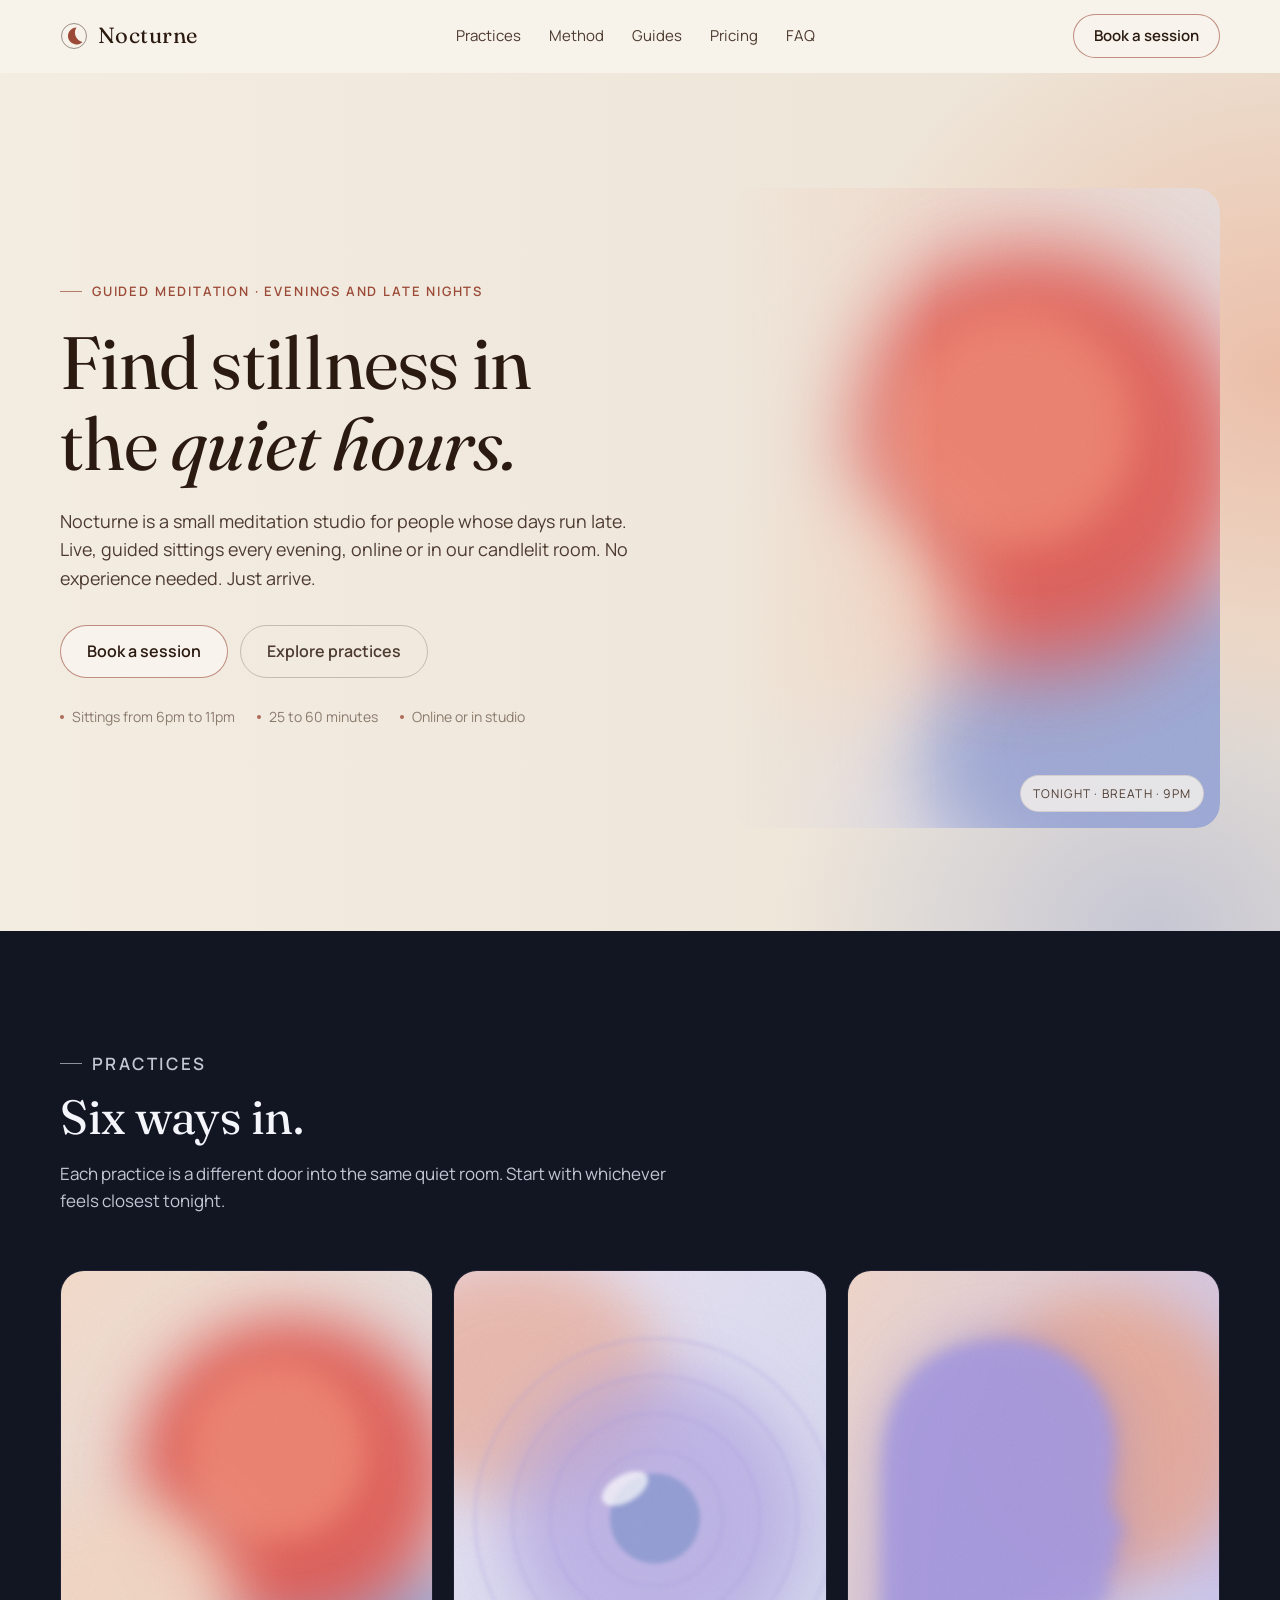
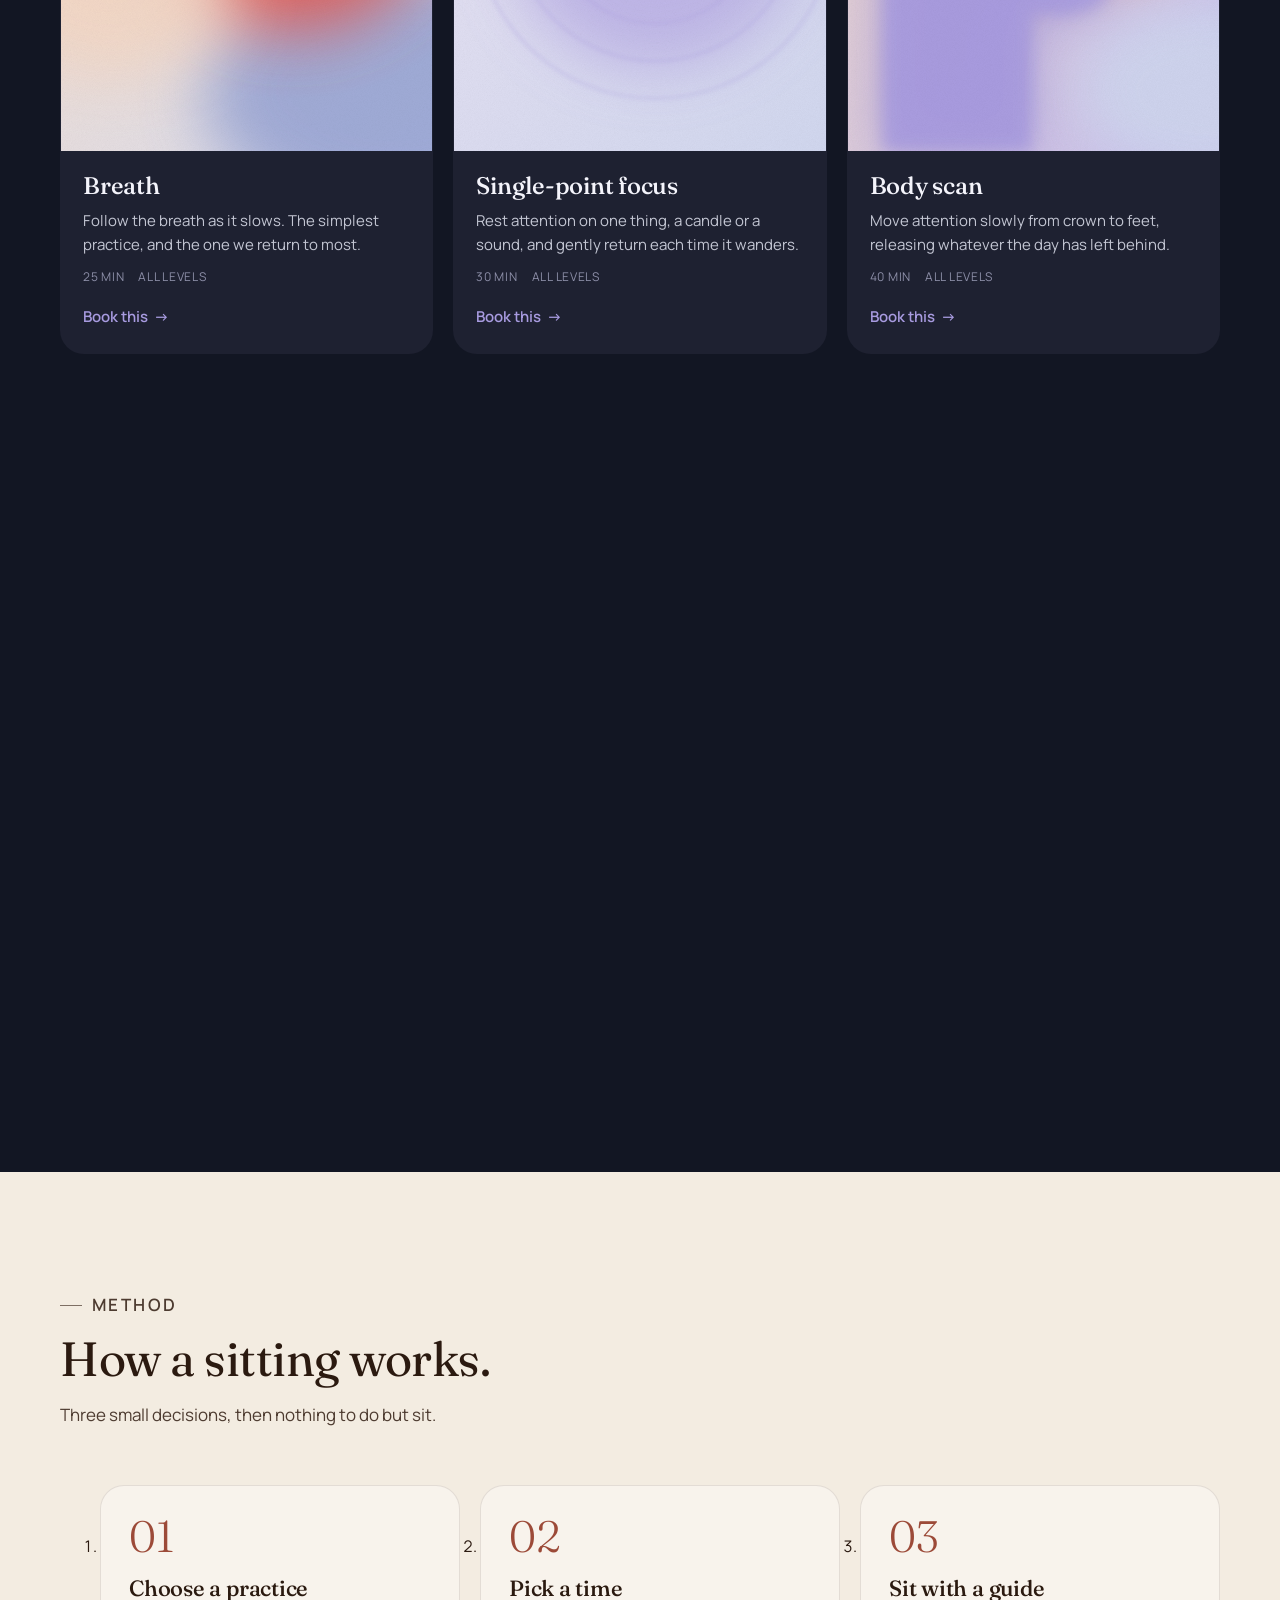
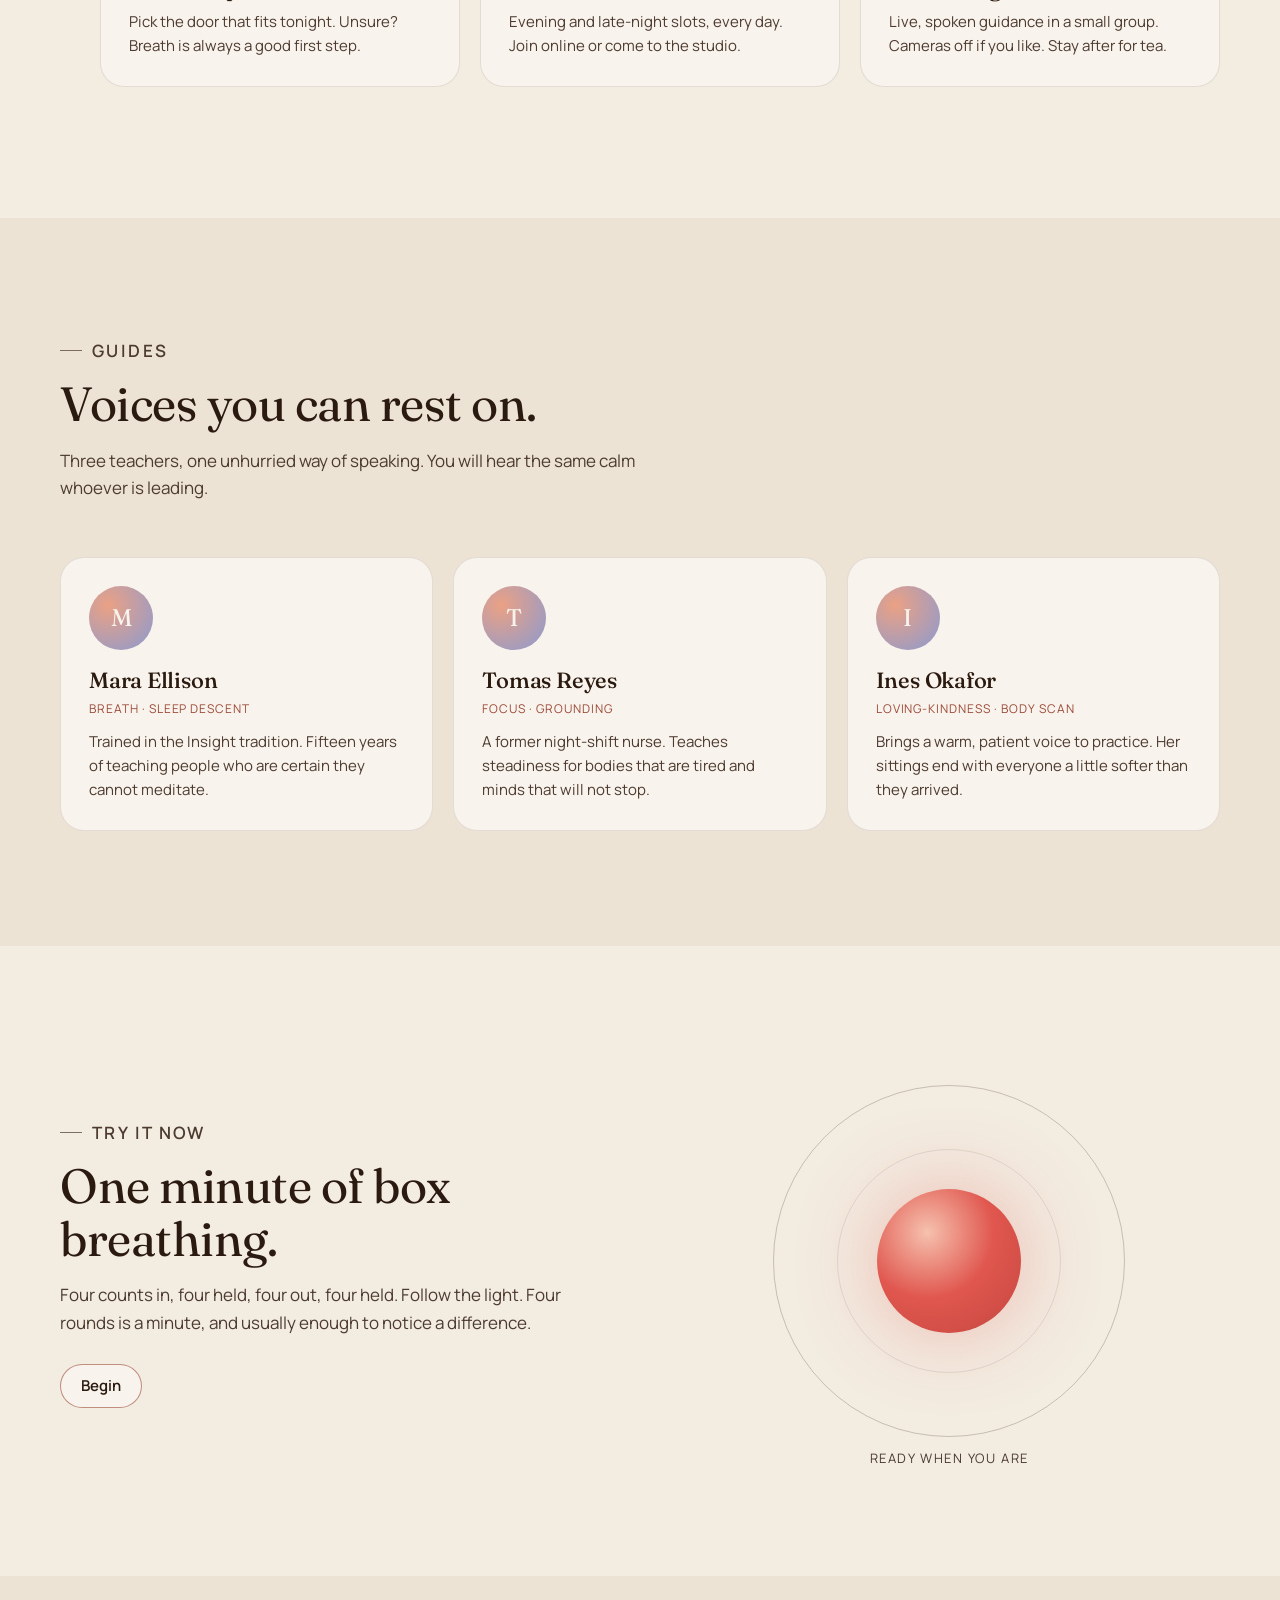
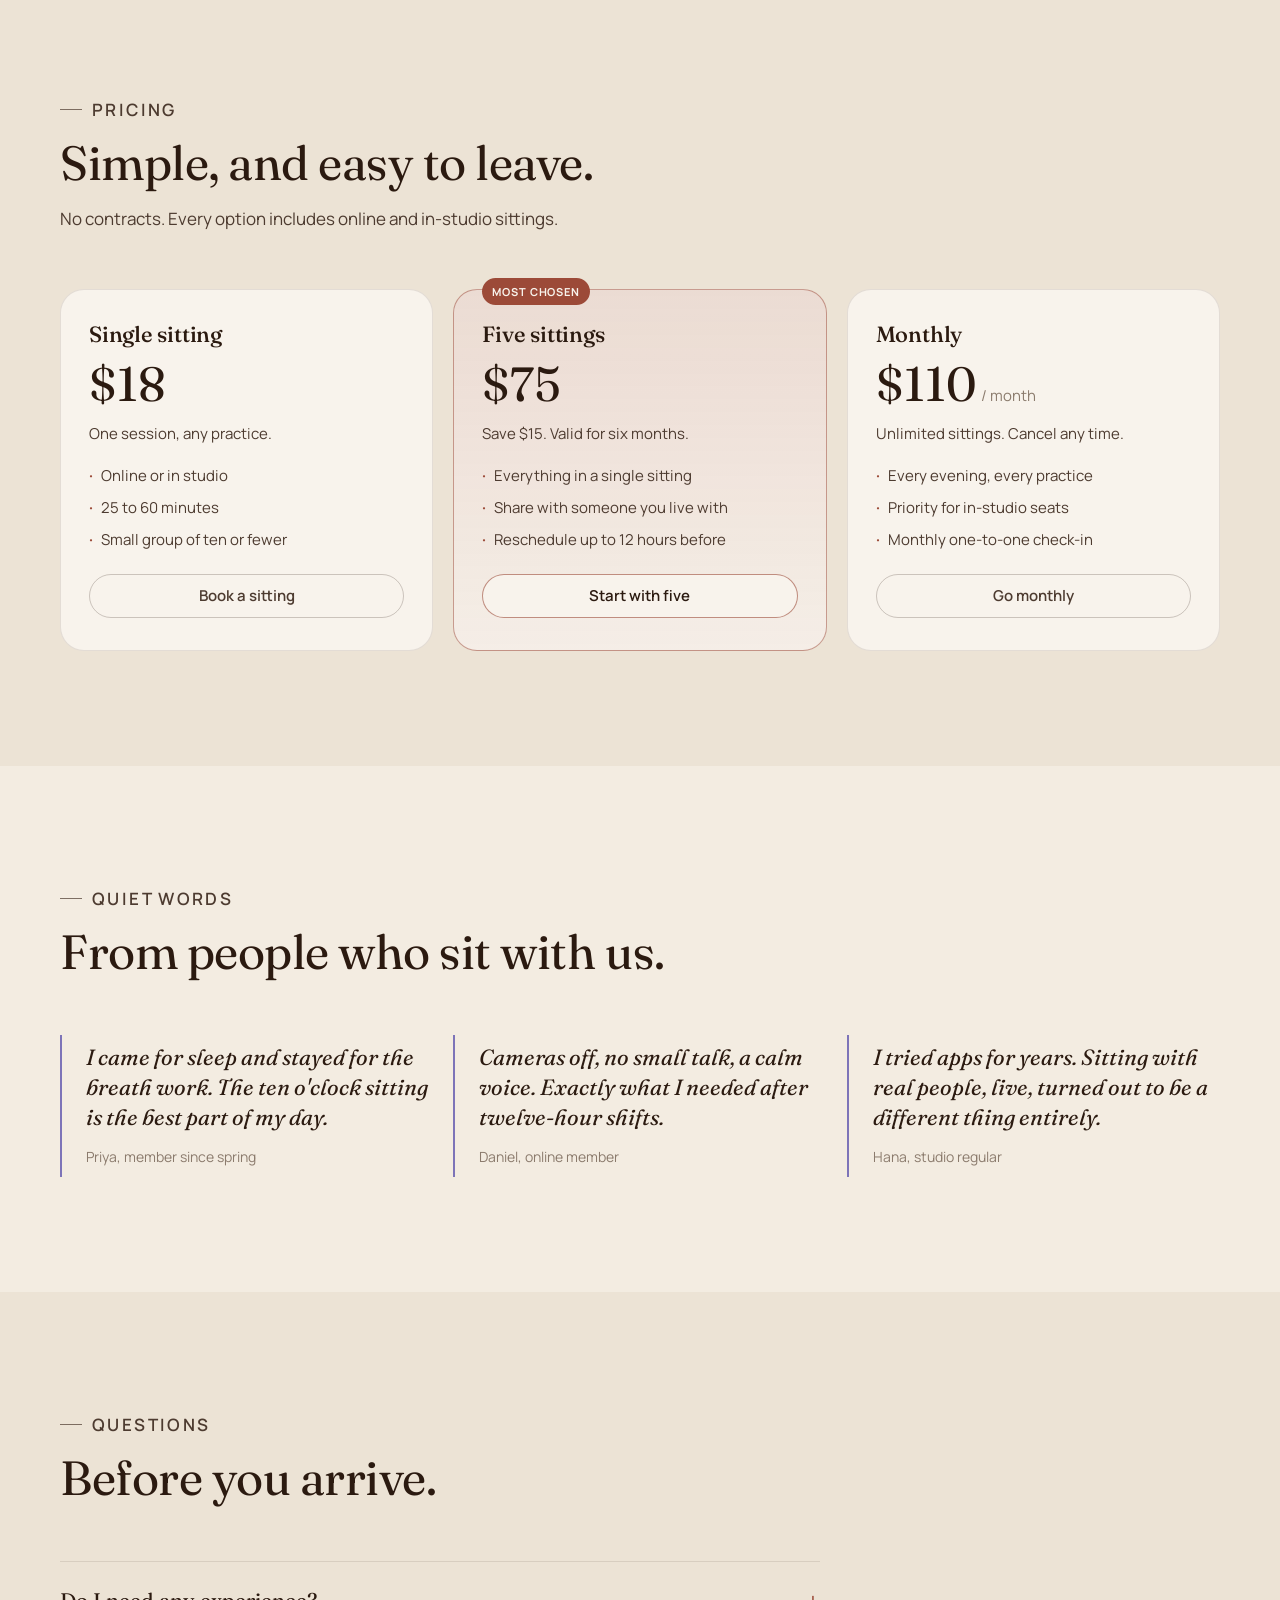
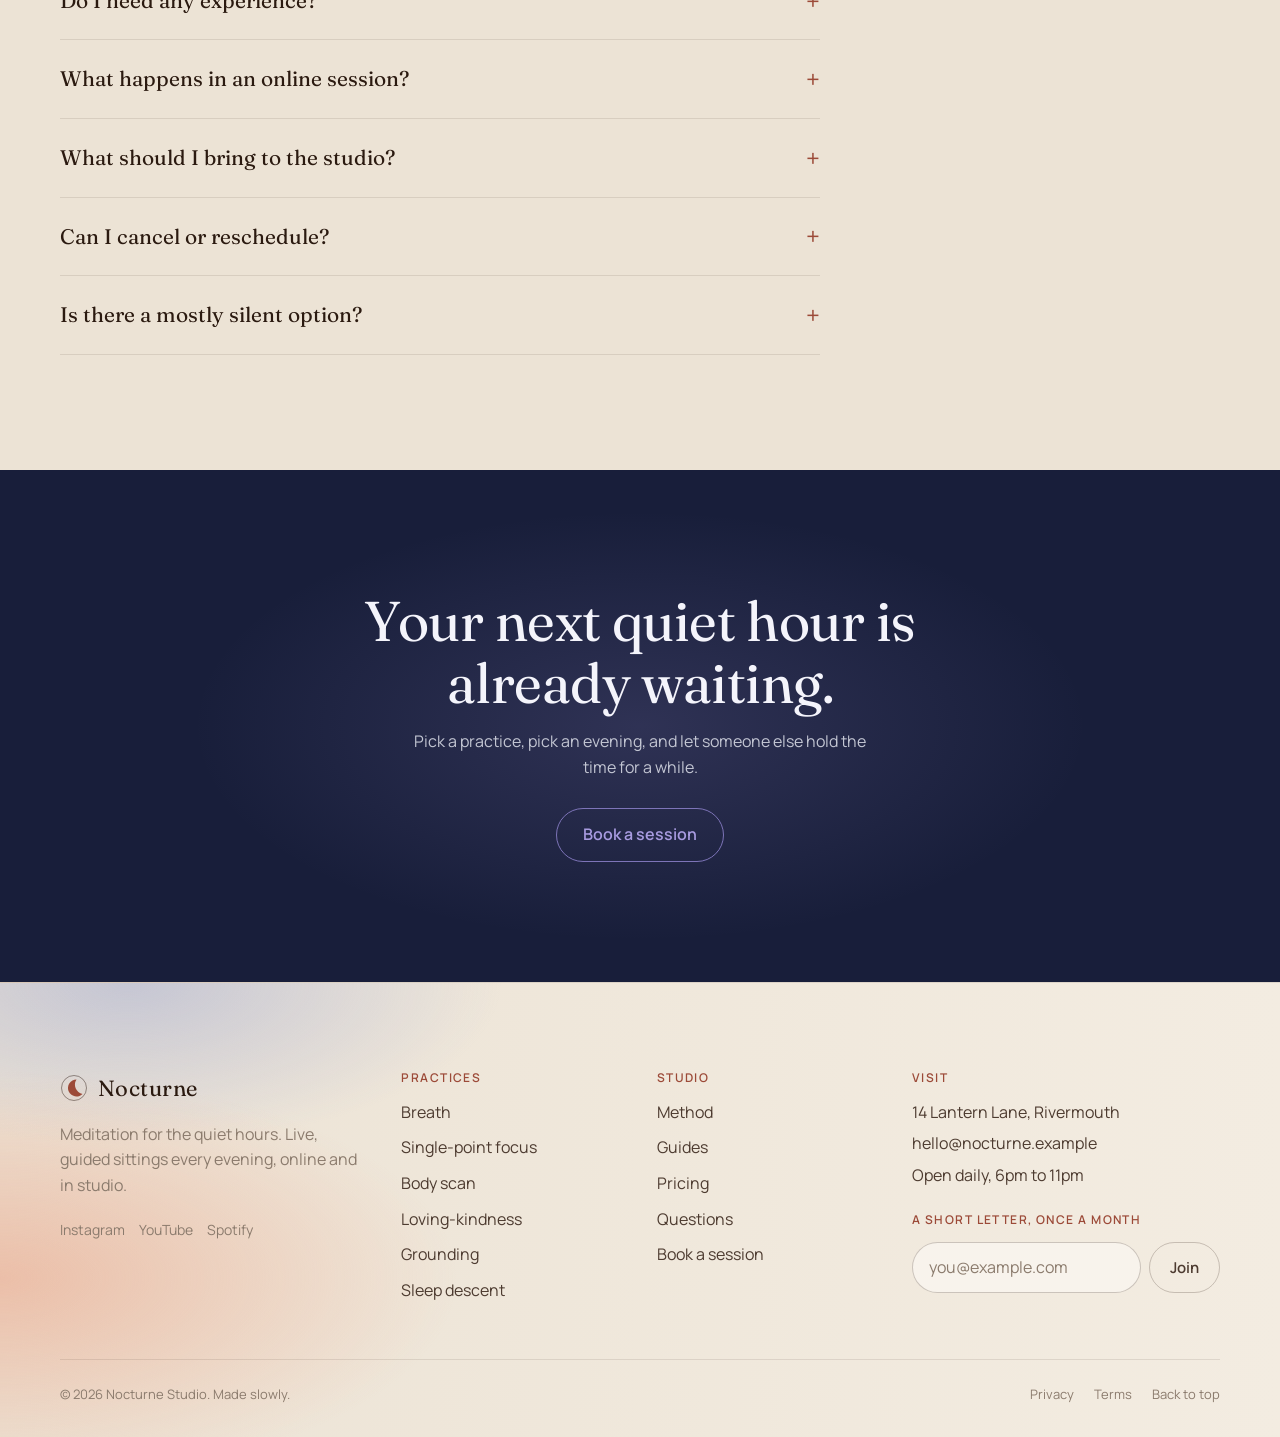
==== commit ed1f2067: "Recolour site to the Stillpoint design palette Replace the assumed dark palette with the colours sam" ====
--- a/index.html
+++ b/index.html
@@ -5,8 +5,8 @@
   <meta name="viewport" content="width=device-width, initial-scale=1">
   <title>Nocturne — Meditation for the quiet hours</title>
   <meta name="description" content="Live, guided meditation every evening and late night. Online or in our candlelit studio. No experience needed.">
-  <meta name="theme-color" content="#0a0d18">
-  <link rel="icon" href="data:image/svg+xml,%3Csvg xmlns='http://www.w3.org/2000/svg' viewBox='0 0 32 32'%3E%3Ccircle cx='16' cy='16' r='16' fill='%230a0d18'/%3E%3Cpath d='M19 6a10 10 0 1 0 7 17A11 11 0 0 1 19 6z' fill='%23e9c98e'/%3E%3C/svg%3E">
+  <meta name="theme-color" content="#f3ece1">
+  <link rel="icon" href="data:image/svg+xml,%3Csvg xmlns='http://www.w3.org/2000/svg' viewBox='0 0 32 32'%3E%3Ccircle cx='16' cy='16' r='16' fill='%23f3ece1'/%3E%3Cpath d='M19 6a10 10 0 1 0 7 17A11 11 0 0 1 19 6z' fill='%239c4a38'/%3E%3C/svg%3E">
   <link rel="preconnect" href="https://fonts.googleapis.com">
   <link rel="preconnect" href="https://fonts.gstatic.com" crossorigin>
   <link href="https://fonts.googleapis.com/css2?family=Fraunces:ital,opsz,wght@0,9..144,300;0,9..144,400;0,9..144,500;1,9..144,400&family=Manrope:wght@400;500;600;700&display=swap" rel="stylesheet">
@@ -20,7 +20,7 @@
       <a class="brand" href="index.html" aria-label="Nocturne home">
         <svg class="brand-mark" viewBox="0 0 28 28" aria-hidden="true">
           <circle cx="14" cy="14" r="12.5" fill="none" stroke="currentColor" stroke-width="1" opacity="0.45"/>
-          <path d="M16.5 5.5a8.5 8.5 0 1 0 6 14.5A9.5 9.5 0 0 1 16.5 5.5z" fill="#e9c98e"/>
+          <path d="M16.5 5.5a8.5 8.5 0 1 0 6 14.5A9.5 9.5 0 0 1 16.5 5.5z" fill="#9c4a38"/>
         </svg>
         Nocturne
       </a>
@@ -73,7 +73,7 @@
     </section>
 
     <!-- Practices -->
-    <section class="section section-tint" id="practices" aria-labelledby="practices-title">
+    <section class="section section-night" id="practices" aria-labelledby="practices-title">
       <div class="container">
         <div class="section-head reveal">
           <p class="eyebrow">Practices</p>
@@ -340,7 +340,7 @@
           <a class="brand" href="index.html" aria-label="Nocturne home">
             <svg class="brand-mark" viewBox="0 0 28 28" aria-hidden="true">
               <circle cx="14" cy="14" r="12.5" fill="none" stroke="currentColor" stroke-width="1" opacity="0.45"/>
-              <path d="M16.5 5.5a8.5 8.5 0 1 0 6 14.5A9.5 9.5 0 0 1 16.5 5.5z" fill="#e9c98e"/>
+              <path d="M16.5 5.5a8.5 8.5 0 1 0 6 14.5A9.5 9.5 0 0 1 16.5 5.5z" fill="#9c4a38"/>
             </svg>
             Nocturne
           </a>
--- a/styles.css
+++ b/styles.css
@@ -1,42 +1,60 @@
 /* ==========================================================================
-   Nocturne — design tokens
-   The hero and the footer share the same palette on purpose: --hero-bg and
-   --footer-bg are mirror images built from the same night tones and glows.
+   Stillpoint — design tokens (sampled from the Claude Design recording)
+   Cream page with warm-brown ink and a terracotta accent; night sections for
+   the practice cards and the closing band, with a lavender accent. The hero
+   and footer share one gradient pair so both ends of the page match.
    ========================================================================== */
 :root {
-  color-scheme: dark;
-
-  --night-950: #06080f;
-  --night-900: #0a0d18;
-  --night-800: #10152a;
-  --night-700: #182040;
-  --night-600: #222b52;
-
-  --ink-100: #efebf7;
-  --ink-300: #bdb7cf;
-  --ink-500: #8e889f;
-
-  --moon: #e9c98e;
-  --moon-bright: #f3dcae;
-  --moon-deep: #cfa96a;
-  --aurora: #a394ff;
-  --aurora-deep: #7d6cf0;
-  --danger: #ff9a9a;
-
-  --line: rgba(239, 235, 247, 0.08);
-  --line-strong: rgba(239, 235, 247, 0.16);
-
-  --glow-aurora: rgba(163, 148, 255, 0.22);
-  --glow-moon: rgba(233, 201, 142, 0.10);
+  color-scheme: light;
+
+  /* Cream surfaces */
+  --cream-50: #f8f3ec;
+  --cream-100: #f3ece1;
+  --cream-200: #ece3d5;
+  --cream-300: #e3d8c8;
+
+  /* Warm ink */
+  --ink-900: #2b1a10;
+  --ink-700: #4d3b30;
+  --ink-500: #8b7b6d;
+
+  /* Accents */
+  --rust: #9c4a38;
+  --rust-soft: rgba(156, 74, 56, 0.14);
+  --lavender: #a89be0;
+  --lavender-deep: #7d74b8;
+  --lavender-soft: rgba(168, 155, 224, 0.16);
+
+  /* Dream pastels (art and glows) */
+  --coral: #e0574f;
+  --peach: #eba184;
+  --periwinkle: #8b9ad0;
+  --sky: #cfd6ee;
+
+  /* Night sections */
+  --night-900: #121623;
+  --night-800: #1e2131;
+  --indigo-900: #181e3a;
+  --night-ink-100: #f4f4fb;
+  --night-ink-300: #c3c6d3;
+  --night-ink-500: #8d8fa8;
+  --night-line: rgba(255, 255, 255, 0.08);
+  --night-line-strong: rgba(255, 255, 255, 0.18);
+
+  --line: rgba(43, 26, 16, 0.10);
+  --line-strong: rgba(43, 26, 16, 0.22);
+
+  --glow-peach: rgba(235, 161, 132, 0.55);
+  --glow-periwinkle: rgba(139, 154, 208, 0.40);
 
   --hero-bg:
-    radial-gradient(60% 55% at 50% -5%, var(--glow-aurora), transparent 70%),
-    radial-gradient(40% 40% at 85% 100%, var(--glow-moon), transparent 70%),
-    linear-gradient(180deg, var(--night-900) 0%, var(--night-800) 100%);
+    radial-gradient(55% 70% at 100% 35%, var(--glow-peach), transparent 65%),
+    radial-gradient(45% 55% at 90% 100%, var(--glow-periwinkle), transparent 65%),
+    linear-gradient(90deg, var(--cream-100) 0%, var(--cream-200) 100%);
   --footer-bg:
-    radial-gradient(60% 55% at 50% 105%, var(--glow-aurora), transparent 70%),
-    radial-gradient(40% 40% at 15% 0%, var(--glow-moon), transparent 70%),
-    linear-gradient(180deg, var(--night-800) 0%, var(--night-900) 100%);
+    radial-gradient(55% 70% at 0% 65%, var(--glow-peach), transparent 65%),
+    radial-gradient(45% 55% at 10% 0%, var(--glow-periwinkle), transparent 65%),
+    linear-gradient(270deg, var(--cream-100) 0%, var(--cream-200) 100%);
 
   --font-display: "Fraunces", "Iowan Old Style", "Palatino Linotype", Georgia, serif;
   --font-body: "Manrope", system-ui, -apple-system, "Segoe UI", Roboto, sans-serif;
@@ -61,8 +79,8 @@
 
 body {
   margin: 0;
-  background: var(--night-900);
-  color: var(--ink-100);
+  background: var(--cream-100);
+  color: var(--ink-900);
   font-family: var(--font-body);
   font-size: 16px;
   line-height: 1.6;
@@ -77,7 +95,7 @@
 button { cursor: pointer; }
 h1, h2, h3, h4 { font-family: var(--font-display); font-weight: 500; letter-spacing: -0.01em; line-height: 1.1; margin: 0; }
 p { margin: 0; }
-:focus-visible { outline: 2px solid var(--aurora); outline-offset: 3px; border-radius: 4px; }
+:focus-visible { outline: 2px solid var(--lavender-deep); outline-offset: 3px; border-radius: 4px; }
 [id] { scroll-margin-top: calc(var(--header-h) + 12px); }
 .btn, .day, .slot, .choice, .nav-toggle, .icon-btn, .faq summary, .segmented label {
   touch-action: manipulation; -webkit-tap-highlight-color: transparent;
@@ -95,7 +113,7 @@
 }
 .skip-link {
   position: absolute; left: 16px; top: -60px; z-index: 100;
-  background: var(--moon); color: var(--night-950);
+  background: var(--rust); color: var(--cream-50);
   padding: 10px 14px; border-radius: 8px; text-decoration: none; font-weight: 600;
 }
 .skip-link:focus { top: 16px; }
@@ -103,7 +121,7 @@
 .container { width: min(var(--container), 100% - 2 * var(--gutter)); margin-inline: auto; }
 
 /* --------------------------------------------------------------------------
-   Buttons
+   Buttons (positions unchanged; the design's buttons are outlined)
    -------------------------------------------------------------------------- */
 .btn {
   display: inline-flex; align-items: center; justify-content: center; gap: 8px;
@@ -114,15 +132,20 @@
 }
 .btn:active { transform: scale(0.97); }
 .btn:disabled { opacity: 0.5; cursor: not-allowed; transform: none; }
-.btn-primary { background: var(--moon); color: var(--night-950); }
-.btn-ghost { background: transparent; color: var(--ink-100); border-color: var(--line-strong); }
+.btn-primary { background: var(--cream-50); color: var(--ink-900); border-color: rgba(156, 74, 56, 0.6); }
+.btn-ghost { background: transparent; color: var(--ink-700); border-color: var(--line-strong); }
 .btn-lg { padding: 16px 26px; font-size: 16px; }
 .btn-sm { padding: 8px 14px; font-size: 13px; }
-.btn-danger { border-color: rgba(255, 154, 154, 0.4); color: var(--danger); }
+.btn-danger { border-color: rgba(156, 74, 56, 0.4); color: var(--rust); }
+.section-night .btn-primary, .cta-band .btn-primary { background: transparent; color: var(--lavender); border-color: var(--lavender-deep); }
+.section-night .btn-ghost, .cta-band .btn-ghost { color: var(--night-ink-100); border-color: var(--night-line-strong); }
+.section-night :focus-visible, .cta-band :focus-visible { outline-color: var(--lavender); }
 @media (hover: hover) and (pointer: fine) {
-  .btn-primary:hover { background: var(--moon-bright); }
-  .btn-ghost:hover { border-color: var(--ink-300); background: rgba(255, 255, 255, 0.04); }
-  .btn-danger:hover { background: rgba(255, 154, 154, 0.08); border-color: var(--danger); }
+  .btn-primary:hover { background: #fff8f0; border-color: var(--rust); }
+  .btn-ghost:hover { border-color: var(--ink-500); background: rgba(43, 26, 16, 0.04); }
+  .btn-danger:hover { background: var(--rust-soft); border-color: var(--rust); }
+  .section-night .btn-primary:hover, .cta-band .btn-primary:hover { background: var(--lavender-soft); border-color: var(--lavender); }
+  .section-night .btn-ghost:hover, .cta-band .btn-ghost:hover { border-color: var(--night-ink-300); background: rgba(255, 255, 255, 0.05); }
 }
 
 /* --------------------------------------------------------------------------
@@ -130,27 +153,27 @@
    -------------------------------------------------------------------------- */
 .site-header {
   position: sticky; top: 0; z-index: 50;
-  background: rgba(10, 13, 24, 0.55);
+  background: rgba(248, 243, 236, 0.82);
   -webkit-backdrop-filter: blur(14px); backdrop-filter: blur(14px);
   border-bottom: 1px solid transparent;
   transition: border-color 200ms ease, background-color 200ms ease;
 }
-.site-header.is-scrolled { border-bottom-color: var(--line); background: rgba(10, 13, 24, 0.82); }
+.site-header.is-scrolled { border-bottom-color: var(--line); background: rgba(248, 243, 236, 0.92); }
 .header-inner { display: flex; align-items: center; justify-content: space-between; gap: 24px; height: var(--header-h); }
 .brand {
   display: inline-flex; align-items: center; gap: 10px; text-decoration: none;
-  font-family: var(--font-display); font-size: 22px; letter-spacing: 0.02em; color: var(--ink-100);
-}
-.brand-mark { width: 28px; height: 28px; color: var(--ink-100); }
+  font-family: var(--font-display); font-size: 22px; letter-spacing: 0.02em; color: var(--ink-900);
+}
+.brand-mark { width: 28px; height: 28px; color: var(--ink-900); }
 .primary-nav ul { display: flex; gap: 28px; list-style: none; margin: 0; padding: 0; }
-.primary-nav a { text-decoration: none; color: var(--ink-300); font-size: 15px; transition: color 160ms ease; }
-.primary-nav a[aria-current="page"] { color: var(--ink-100); }
+.primary-nav a { text-decoration: none; color: var(--ink-700); font-size: 15px; transition: color 160ms ease; }
+.primary-nav a[aria-current="page"] { color: var(--ink-900); }
 .nav-book { display: none; }
-@media (hover: hover) and (pointer: fine) { .primary-nav a:hover { color: var(--ink-100); } }
+@media (hover: hover) and (pointer: fine) { .primary-nav a:hover { color: var(--ink-900); } }
 .header-actions { display: flex; align-items: center; gap: 12px; }
 .nav-toggle {
   display: none; width: 44px; height: 44px; border-radius: 50%;
-  border: 1px solid var(--line-strong); background: transparent; place-items: center;
+  border: 1px solid var(--line-strong); background: transparent; place-items: center; color: var(--ink-900);
   transition: transform 160ms var(--ease-out), border-color 160ms ease;
 }
 .nav-toggle:active { transform: scale(0.95); }
@@ -162,7 +185,7 @@
 @media (max-width: 840px) {
   .primary-nav {
     position: fixed; left: 0; right: 0; top: var(--header-h);
-    background: var(--night-900);
+    background: var(--cream-50);
     border-bottom: 1px solid var(--line);
     padding: 12px var(--gutter) 24px;
     opacity: 0; transform: translateY(-6px); visibility: hidden;
@@ -170,30 +193,18 @@
   }
   .primary-nav.is-open { opacity: 1; transform: none; visibility: visible; transition-delay: 0s; }
   .primary-nav ul { flex-direction: column; gap: 0; }
-  .primary-nav a { display: block; padding: 14px 0; font-size: 18px; border-bottom: 1px solid var(--line); }
+  .primary-nav a { display: block; padding: 14px 0; font-size: 18px; border-bottom: 1px solid var(--line); color: var(--ink-900); }
   .primary-nav li:last-child a { border-bottom: 0; }
   .nav-book { display: block; }
-  .primary-nav .nav-book a { color: var(--moon); font-weight: 600; }
+  .primary-nav .nav-book a { color: var(--rust); font-weight: 600; }
   .nav-toggle { display: grid; }
   .header-cta { display: none; }
 }
 
 /* --------------------------------------------------------------------------
-   Hero (and the shared starfield texture the footer reuses)
+   Hero
    -------------------------------------------------------------------------- */
 .starfield { position: relative; }
-.starfield::before {
-  content: ""; position: absolute; inset: 0; pointer-events: none; opacity: 0.7;
-  background:
-    radial-gradient(1.2px 1.2px at 8% 22%, rgba(255,255,255,0.7) 50%, transparent 52%),
-    radial-gradient(1px 1px at 22% 68%, rgba(255,255,255,0.5) 50%, transparent 52%),
-    radial-gradient(1.5px 1.5px at 35% 12%, rgba(255,255,255,0.6) 50%, transparent 52%),
-    radial-gradient(1px 1px at 48% 82%, rgba(255,255,255,0.4) 50%, transparent 52%),
-    radial-gradient(1.2px 1.2px at 63% 30%, rgba(255,255,255,0.6) 50%, transparent 52%),
-    radial-gradient(1px 1px at 74% 74%, rgba(255,255,255,0.45) 50%, transparent 52%),
-    radial-gradient(1.6px 1.6px at 86% 16%, rgba(255,255,255,0.7) 50%, transparent 52%),
-    radial-gradient(1px 1px at 93% 58%, rgba(255,255,255,0.5) 50%, transparent 52%);
-}
 .starfield > .container { position: relative; }
 
 .hero {
@@ -204,31 +215,31 @@
 .hero-inner { display: grid; grid-template-columns: 1.1fr 0.9fr; gap: clamp(32px, 6vw, 80px); align-items: center; }
 .eyebrow {
   display: inline-flex; align-items: center; gap: 10px;
-  font-size: 13px; letter-spacing: 0.14em; text-transform: uppercase; font-weight: 600; color: var(--moon);
+  font-size: 13px; letter-spacing: 0.14em; text-transform: uppercase; font-weight: 600; color: var(--rust);
 }
 .eyebrow::before { content: ""; width: 22px; height: 1px; background: currentColor; opacity: 0.7; }
-.hero h1 { font-size: clamp(40px, 6vw, 74px); font-weight: 400; margin: 20px 0 22px; max-width: 12ch; }
-.hero h1 em { font-style: italic; color: var(--moon); }
-.lede { font-size: clamp(17px, 1.4vw, 20px); color: var(--ink-300); max-width: 52ch; }
+.hero h1 { font-size: clamp(40px, 6vw, 74px); font-weight: 400; margin: 20px 0 22px; max-width: 12ch; color: var(--ink-900); }
+.hero h1 em { font-style: italic; color: inherit; }
+.lede { font-size: clamp(17px, 1.4vw, 20px); color: var(--ink-700); max-width: 52ch; }
 .hero-actions { display: flex; flex-wrap: wrap; gap: 12px; margin-top: 32px; }
 .hero-meta { display: flex; flex-wrap: wrap; gap: 8px 22px; margin-top: 28px; color: var(--ink-500); font-size: 14px; list-style: none; padding: 0; }
 .hero-meta li { display: flex; align-items: center; gap: 8px; }
-.hero-meta li::before { content: ""; width: 4px; height: 4px; border-radius: 50%; background: var(--moon); opacity: 0.8; }
+.hero-meta li::before { content: ""; width: 4px; height: 4px; border-radius: 50%; background: var(--rust); opacity: 0.8; }
 
 .hero-visual { position: relative; }
 .plate-frame {
   position: relative; border-radius: var(--radius-lg); overflow: hidden;
-  border: 1px solid var(--line-strong);
-  box-shadow: 0 40px 100px -30px rgba(163, 148, 255, 0.35), 0 20px 50px -30px rgba(0, 0, 0, 0.8);
+  -webkit-mask-image: linear-gradient(90deg, transparent 0%, #000 42%);
+  mask-image: linear-gradient(90deg, transparent 0%, #000 42%);
 }
 .plate-frame img { width: 100%; aspect-ratio: 1; object-fit: cover; }
 .plate-hero { animation: breathe 9s var(--ease-in-out) infinite; }
 @keyframes breathe { 0%, 100% { transform: scale(1); } 50% { transform: scale(1.035); } }
 .plate-caption {
-  position: absolute; left: 16px; bottom: 16px;
+  position: absolute; right: 16px; bottom: 16px;
   padding: 8px 12px; border-radius: 999px;
-  background: rgba(6, 8, 15, 0.6); border: 1px solid var(--line-strong);
-  font-size: 12px; letter-spacing: 0.1em; text-transform: uppercase; color: var(--ink-300);
+  background: rgba(248, 243, 236, 0.8); border: 1px solid var(--line);
+  font-size: 12px; letter-spacing: 0.1em; text-transform: uppercase; color: var(--ink-700);
   -webkit-backdrop-filter: blur(8px); backdrop-filter: blur(8px);
 }
 
@@ -236,10 +247,13 @@
    Sections
    -------------------------------------------------------------------------- */
 .section { padding: clamp(64px, 9vw, 120px) 0; }
-.section-tint { background: var(--night-800); }
+.section-tint { background: var(--cream-200); }
+.section-night { background: var(--night-900); color: var(--night-ink-100); }
+.section-night .eyebrow { color: var(--lavender); }
 .section-head { max-width: 640px; margin-bottom: clamp(32px, 5vw, 56px); }
 .section-head h2 { font-size: clamp(30px, 4vw, 48px); font-weight: 400; margin: 14px 0 16px; }
-.section-head p { color: var(--ink-300); font-size: 17px; }
+.section-head p { color: var(--ink-700); font-size: 17px; }
+.section-night .section-head p { color: var(--night-ink-300); }
 .section-head.is-centered { margin-inline: auto; text-align: center; }
 .section-head.is-centered .eyebrow { justify-content: center; }
 
@@ -247,48 +261,54 @@
 .practice-grid { display: grid; grid-template-columns: repeat(3, 1fr); gap: 20px; }
 .practice {
   display: flex; flex-direction: column; overflow: hidden;
-  background: linear-gradient(180deg, rgba(255,255,255,0.035), rgba(255,255,255,0.01));
+  background: var(--cream-50);
   border: 1px solid var(--line); border-radius: var(--radius-lg);
   transition: transform 220ms var(--ease-out), border-color 220ms ease;
 }
+.section-night .practice { background: var(--night-800); border-color: transparent; }
 @media (hover: hover) and (pointer: fine) {
   .practice:hover { transform: translateY(-4px); border-color: var(--line-strong); }
+  .section-night .practice:hover { border-color: var(--night-line-strong); }
 }
 .practice img { width: 100%; aspect-ratio: 4 / 3; object-fit: cover; }
 .practice-body { padding: 22px 22px 24px; display: flex; flex-direction: column; gap: 10px; flex: 1; }
 .practice h3 { font-size: 24px; }
-.practice p { color: var(--ink-300); font-size: 15px; }
+.practice p { color: var(--ink-700); font-size: 15px; }
 .practice-meta { display: flex; gap: 14px; color: var(--ink-500); font-size: 12px; letter-spacing: 0.06em; text-transform: uppercase; }
 .practice-link {
   margin-top: auto; padding-top: 8px; display: inline-flex; align-items: center; gap: 6px;
-  color: var(--moon); text-decoration: none; font-weight: 600; font-size: 15px;
-}
+  color: var(--rust); text-decoration: none; font-weight: 600; font-size: 15px;
+}
+.section-night .practice h3 { color: var(--night-ink-100); }
+.section-night .practice p { color: var(--night-ink-300); }
+.section-night .practice-meta { color: var(--night-ink-500); }
+.section-night .practice-link { color: var(--lavender); }
 .practice-link .arrow { transition: transform 200ms var(--ease-out); }
 @media (hover: hover) and (pointer: fine) { .practice-link:hover .arrow { transform: translateX(4px); } }
 
 /* Method */
 .steps { display: grid; grid-template-columns: repeat(3, 1fr); gap: 20px; }
-.step-card { padding: 28px; border: 1px solid var(--line); border-radius: var(--radius-lg); background: rgba(255,255,255,0.02); }
-.step-card .num { font-family: var(--font-display); font-size: 44px; font-weight: 300; color: var(--aurora); line-height: 1; margin-bottom: 18px; }
+.step-card { padding: 28px; border: 1px solid var(--line); border-radius: var(--radius-lg); background: var(--cream-50); }
+.step-card .num { font-family: var(--font-display); font-size: 44px; font-weight: 300; color: var(--rust); line-height: 1; margin-bottom: 18px; }
 .step-card h3 { font-size: 22px; margin-bottom: 10px; }
-.step-card p { color: var(--ink-300); font-size: 15px; }
+.step-card p { color: var(--ink-700); font-size: 15px; }
 
 /* Guides */
 .guides { display: grid; grid-template-columns: repeat(3, 1fr); gap: 20px; }
-.guide { padding: 28px; border: 1px solid var(--line); border-radius: var(--radius-lg); background: rgba(255,255,255,0.02); }
+.guide { padding: 28px; border: 1px solid var(--line); border-radius: var(--radius-lg); background: var(--cream-50); }
 .avatar {
   width: 64px; height: 64px; border-radius: 50%; display: grid; place-items: center; margin-bottom: 18px;
-  font-family: var(--font-display); font-size: 24px; color: var(--ink-100);
-  background: radial-gradient(circle at 30% 30%, var(--aurora), var(--night-700));
+  font-family: var(--font-display); font-size: 24px; color: var(--cream-50);
+  background: radial-gradient(circle at 30% 30%, var(--peach), var(--periwinkle));
 }
 .guide h3 { font-size: 22px; }
-.guide .tags { color: var(--moon); font-size: 12px; letter-spacing: 0.08em; text-transform: uppercase; margin: 6px 0 12px; }
-.guide p { color: var(--ink-300); font-size: 15px; }
+.guide .tags { color: var(--rust); font-size: 12px; letter-spacing: 0.08em; text-transform: uppercase; margin: 6px 0 12px; }
+.guide p { color: var(--ink-700); font-size: 15px; }
 
 /* Breathing tool */
 .breathe { display: grid; grid-template-columns: 1fr 1fr; gap: clamp(32px, 6vw, 80px); align-items: center; }
 .breathe-copy h2 { font-size: clamp(30px, 4vw, 48px); font-weight: 400; margin: 14px 0 16px; }
-.breathe-copy p { color: var(--ink-300); font-size: 17px; }
+.breathe-copy p { color: var(--ink-700); font-size: 17px; }
 .breathe-actions { display: flex; align-items: center; gap: 16px; margin-top: 28px; }
 .breathe-cycles { color: var(--ink-500); font-size: 14px; }
 .breathe-stage { position: relative; width: min(100%, 400px); aspect-ratio: 1; margin-inline: auto; display: grid; place-items: center; }
@@ -296,15 +316,15 @@
 .breathe-ring.inner { inset: 22%; border-color: var(--line); }
 .breathe-orb {
   width: 36%; aspect-ratio: 1; border-radius: 50%; display: grid; place-items: center;
-  background: radial-gradient(circle at 35% 30%, var(--moon-bright), var(--moon) 45%, var(--moon-deep) 100%);
-  box-shadow: 0 0 80px rgba(233, 201, 142, 0.35);
+  background: radial-gradient(circle at 35% 30%, #f6c1ae, var(--coral) 48%, #c4463f 100%);
+  box-shadow: 0 0 80px rgba(224, 87, 79, 0.35);
   transform: scale(1);
   transition: transform 600ms var(--ease-in-out);
 }
-.breathe-count { font-family: var(--font-display); font-size: 40px; color: var(--night-950); line-height: 1; }
+.breathe-count { font-family: var(--font-display); font-size: 40px; color: var(--cream-50); line-height: 1; }
 .breathe-phase {
   position: absolute; bottom: -8px; left: 0; right: 0; text-align: center;
-  font-size: 13px; letter-spacing: 0.12em; text-transform: uppercase; color: var(--ink-300);
+  font-size: 13px; letter-spacing: 0.12em; text-transform: uppercase; color: var(--ink-700);
 }
 @media (prefers-reduced-motion: reduce) { .breathe-orb { transition: none; } }
 
@@ -312,24 +332,24 @@
 .pricing { display: grid; grid-template-columns: repeat(3, 1fr); gap: 20px; align-items: stretch; }
 .plan {
   position: relative; padding: 32px 28px; display: flex; flex-direction: column; gap: 14px;
-  border: 1px solid var(--line); border-radius: var(--radius-lg); background: rgba(255,255,255,0.02);
-}
-.plan.is-featured { border-color: rgba(233, 201, 142, 0.5); background: linear-gradient(180deg, rgba(233,201,142,0.08), rgba(233,201,142,0.02)); }
+  border: 1px solid var(--line); border-radius: var(--radius-lg); background: var(--cream-50);
+}
+.plan.is-featured { border-color: rgba(156, 74, 56, 0.5); background: linear-gradient(180deg, var(--rust-soft), rgba(156, 74, 56, 0.03)), var(--cream-50); }
 .plan-badge {
   position: absolute; top: -12px; left: 28px; padding: 5px 10px; border-radius: 999px;
-  background: var(--moon); color: var(--night-950); font-size: 11px; font-weight: 700; letter-spacing: 0.08em; text-transform: uppercase;
+  background: var(--rust); color: var(--cream-50); font-size: 11px; font-weight: 700; letter-spacing: 0.08em; text-transform: uppercase;
 }
 .plan h3 { font-size: 22px; }
-.plan .price { font-family: var(--font-display); font-size: 48px; line-height: 1; color: var(--ink-100); }
+.plan .price { font-family: var(--font-display); font-size: 48px; line-height: 1; color: var(--ink-900); }
 .plan .price small { font-size: 15px; font-family: var(--font-body); color: var(--ink-500); margin-left: 4px; }
-.plan > p { color: var(--ink-300); font-size: 15px; }
-.plan ul { list-style: none; margin: 4px 0 8px; padding: 0; display: grid; gap: 8px; color: var(--ink-300); font-size: 15px; }
-.plan li::before { content: "·"; color: var(--moon); margin-right: 8px; font-weight: 700; }
+.plan > p { color: var(--ink-700); font-size: 15px; }
+.plan ul { list-style: none; margin: 4px 0 8px; padding: 0; display: grid; gap: 8px; color: var(--ink-700); font-size: 15px; }
+.plan li::before { content: "·"; color: var(--rust); margin-right: 8px; font-weight: 700; }
 .plan .btn { margin-top: auto; }
 
 /* Testimonials */
 .quotes { display: grid; grid-template-columns: repeat(3, 1fr); gap: 20px; }
-.quote { margin: 0; padding: 8px 0 8px 24px; border-left: 2px solid var(--aurora); }
+.quote { margin: 0; padding: 8px 0 8px 24px; border-left: 2px solid var(--lavender-deep); }
 .quote blockquote { margin: 0; font-family: var(--font-display); font-size: 22px; line-height: 1.35; font-style: italic; }
 .quote figcaption { margin-top: 14px; color: var(--ink-500); font-size: 14px; }
 
@@ -342,16 +362,16 @@
   padding: 22px 0; font-family: var(--font-display); font-size: 21px;
 }
 .faq summary::-webkit-details-marker { display: none; }
-.faq summary::after { content: "+"; font-family: var(--font-body); color: var(--moon); font-size: 24px; line-height: 1; transition: transform 200ms var(--ease-out); }
+.faq summary::after { content: "+"; font-family: var(--font-body); color: var(--rust); font-size: 24px; line-height: 1; transition: transform 200ms var(--ease-out); }
 .faq details[open] summary::after { transform: rotate(45deg); }
-.faq .answer { padding: 0 0 22px; color: var(--ink-300); max-width: 62ch; }
+.faq .answer { padding: 0 0 22px; color: var(--ink-700); max-width: 62ch; }
 
 /* Call to action band */
-.cta-band { position: relative; overflow: hidden; background: var(--night-800); text-align: center; padding: clamp(72px, 10vw, 120px) 0; }
-.cta-band::before { content: ""; position: absolute; inset: 0; pointer-events: none; background: radial-gradient(50% 60% at 50% 50%, var(--glow-aurora), transparent 70%); }
+.cta-band { position: relative; overflow: hidden; background: var(--indigo-900); color: var(--night-ink-100); text-align: center; padding: clamp(72px, 10vw, 120px) 0; }
+.cta-band::before { content: ""; position: absolute; inset: 0; pointer-events: none; background: radial-gradient(50% 60% at 50% 50%, var(--lavender-soft), transparent 70%); }
 .cta-band .container { position: relative; }
 .cta-band h2 { font-size: clamp(32px, 5vw, 56px); font-weight: 400; max-width: 16ch; margin: 0 auto 16px; }
-.cta-band p { color: var(--ink-300); max-width: 46ch; margin: 0 auto 28px; }
+.cta-band p { color: var(--night-ink-300); max-width: 46ch; margin: 0 auto 28px; }
 
 /* --------------------------------------------------------------------------
    Footer — built from the hero's tokens so both ends of the page match
@@ -361,26 +381,26 @@
   background: var(--footer-bg);
   border-top: 1px solid var(--line);
   padding: clamp(56px, 8vw, 88px) 0 32px;
-  color: var(--ink-300);
+  color: var(--ink-700);
 }
 .footer-grid { display: grid; grid-template-columns: 1.4fr 1fr 1fr 1.3fr; gap: 40px; }
 .footer-brand p { margin-top: 12px; max-width: 30ch; color: var(--ink-500); }
 .footer-social { display: flex; gap: 14px; margin-top: 18px; list-style: none; padding: 0; }
 .footer-social a { color: var(--ink-500); text-decoration: none; font-size: 14px; transition: color 160ms ease; }
-.footer-col h4 { font-family: var(--font-body); font-size: 12px; letter-spacing: 0.12em; text-transform: uppercase; color: var(--moon); margin-bottom: 16px; font-weight: 600; }
+.footer-col h4 { font-family: var(--font-body); font-size: 12px; letter-spacing: 0.12em; text-transform: uppercase; color: var(--rust); margin-bottom: 16px; font-weight: 600; }
 .footer-col ul { list-style: none; margin: 0; padding: 0; display: grid; gap: 10px; }
-.footer-col a { text-decoration: none; color: var(--ink-300); transition: color 160ms ease; }
+.footer-col a { text-decoration: none; color: var(--ink-700); transition: color 160ms ease; }
 .footer-col address { font-style: normal; display: grid; gap: 6px; }
-@media (hover: hover) and (pointer: fine) { .footer-col a:hover, .footer-social a:hover { color: var(--ink-100); } }
+@media (hover: hover) and (pointer: fine) { .footer-col a:hover, .footer-social a:hover { color: var(--ink-900); } }
 .newsletter { display: flex; gap: 8px; margin-top: 4px; }
 .newsletter input {
   flex: 1; min-width: 0; padding: 12px 16px; border-radius: 999px;
-  background: rgba(255,255,255,0.04); border: 1px solid var(--line-strong); color: var(--ink-100);
+  background: var(--cream-50); border: 1px solid var(--line-strong); color: var(--ink-900);
   transition: border-color 160ms ease;
 }
-.newsletter input:focus { border-color: var(--aurora); outline: none; }
+.newsletter input:focus { border-color: var(--lavender-deep); outline: none; }
 .newsletter input::placeholder { color: var(--ink-500); }
-.form-note { margin-top: 10px; font-size: 14px; color: var(--moon); }
+.form-note { margin-top: 10px; font-size: 14px; color: var(--rust); }
 .footer-bottom {
   display: flex; flex-wrap: wrap; justify-content: space-between; gap: 12px;
   margin-top: 56px; padding-top: 24px; border-top: 1px solid var(--line);
@@ -415,15 +435,15 @@
   border-top: 2px solid var(--line); color: var(--ink-500); font-size: 14px;
   transition: color 200ms ease, border-color 200ms ease;
 }
-.step.is-current { border-top-color: var(--moon); color: var(--ink-100); }
-.step.is-done { border-top-color: var(--aurora); color: var(--ink-300); }
+.step.is-current { border-top-color: var(--rust); color: var(--ink-900); }
+.step.is-done { border-top-color: var(--lavender-deep); color: var(--ink-700); }
 .step-num { width: 24px; height: 24px; border-radius: 50%; border: 1px solid currentColor; display: grid; place-items: center; font-size: 12px; flex: none; }
-.step.is-done .step-num { background: var(--aurora); border-color: var(--aurora); color: var(--night-950); }
+.step.is-done .step-num { background: var(--lavender-deep); border-color: var(--lavender-deep); color: var(--cream-50); }
 
 .panel h2 { font-size: clamp(26px, 3vw, 34px); font-weight: 400; margin-bottom: 8px; }
 .panel h2:focus { outline: none; }
 .panel .hint { color: var(--ink-500); margin-bottom: 24px; }
-.panel h3 { font-size: 15px; font-family: var(--font-body); font-weight: 600; letter-spacing: 0.08em; text-transform: uppercase; color: var(--ink-300); margin: 0 0 14px; }
+.panel h3 { font-size: 15px; font-family: var(--font-body); font-weight: 600; letter-spacing: 0.08em; text-transform: uppercase; color: var(--ink-700); margin: 0 0 14px; }
 .panel { animation: panel-in 180ms var(--ease-out); }
 @keyframes panel-in { from { opacity: 0; transform: translateY(4px); } to { opacity: 1; transform: none; } }
 @media (prefers-reduced-motion: reduce) { .panel { animation: none; } }
@@ -431,7 +451,7 @@
 .choice-grid { display: grid; grid-template-columns: repeat(3, 1fr); gap: 12px; }
 .choice {
   position: relative; display: block; cursor: pointer; overflow: hidden;
-  border: 1px solid var(--line); border-radius: var(--radius); background: rgba(255,255,255,0.02);
+  border: 1px solid var(--line); border-radius: var(--radius); background: var(--cream-50);
   transition: border-color 160ms ease, box-shadow 160ms ease, transform 160ms var(--ease-out);
 }
 .choice:active { transform: scale(0.985); }
@@ -440,103 +460,103 @@
 .choice-body { display: grid; gap: 4px; padding: 14px; }
 .choice-body strong { font-family: var(--font-display); font-weight: 500; font-size: 19px; }
 .choice-body small { color: var(--ink-500); font-size: 13px; }
-.choice:has(input:checked) { border-color: var(--moon); box-shadow: inset 0 0 0 1px var(--moon); }
-.choice:has(input:focus-visible) { outline: 2px solid var(--aurora); outline-offset: 3px; }
+.choice:has(input:checked) { border-color: var(--rust); box-shadow: inset 0 0 0 1px var(--rust); }
+.choice:has(input:focus-visible) { outline: 2px solid var(--lavender-deep); outline-offset: 3px; }
 @media (hover: hover) and (pointer: fine) { .choice:hover { border-color: var(--line-strong); } }
 
 .options-row { display: flex; flex-wrap: wrap; gap: 24px 40px; margin-top: 28px; align-items: flex-end; }
 .segmented { display: inline-flex; gap: 4px; padding: 4px; margin: 0; border: 1px solid var(--line-strong); border-radius: 999px; }
 .segmented label {
   position: relative; padding: 8px 16px; border-radius: 999px; cursor: pointer;
-  color: var(--ink-300); font-size: 14px; transition: color 160ms ease, background-color 160ms ease;
-}
-.segmented label:has(input:checked) { background: var(--ink-100); color: var(--night-950); font-weight: 600; }
-.segmented label:has(input:focus-visible) { outline: 2px solid var(--aurora); outline-offset: 2px; }
+  color: var(--ink-700); font-size: 14px; transition: color 160ms ease, background-color 160ms ease;
+}
+.segmented label:has(input:checked) { background: var(--ink-900); color: var(--cream-50); font-weight: 600; }
+.segmented label:has(input:focus-visible) { outline: 2px solid var(--lavender-deep); outline-offset: 2px; }
 .segmented input { position: absolute; opacity: 0; width: 1px; height: 1px; }
-.field-label { display: block; font-size: 13px; letter-spacing: 0.08em; text-transform: uppercase; color: var(--ink-300); font-weight: 600; margin-bottom: 10px; }
+.field-label { display: block; font-size: 13px; letter-spacing: 0.08em; text-transform: uppercase; color: var(--ink-700); font-weight: 600; margin-bottom: 10px; }
 
 .select-wrap { position: relative; display: inline-block; }
 .select-wrap select {
   appearance: none; -webkit-appearance: none;
   padding: 11px 40px 11px 16px; border-radius: 999px;
-  background: rgba(255,255,255,0.04); border: 1px solid var(--line-strong); color: var(--ink-100);
+  background: var(--cream-50); border: 1px solid var(--line-strong); color: var(--ink-900);
   transition: border-color 160ms ease;
 }
 .select-wrap::after {
   content: ""; position: absolute; right: 16px; top: 50%; width: 8px; height: 8px;
-  border-right: 1.5px solid var(--ink-300); border-bottom: 1.5px solid var(--ink-300);
+  border-right: 1.5px solid var(--ink-700); border-bottom: 1.5px solid var(--ink-700);
   transform: translateY(-70%) rotate(45deg); pointer-events: none;
 }
-.select-wrap select:focus { border-color: var(--aurora); outline: none; }
+.select-wrap select:focus { border-color: var(--lavender-deep); outline: none; }
 
 /* Calendar and slots */
 .picker { display: grid; grid-template-columns: 1fr 1fr; gap: 32px; }
 .calendar-head { display: flex; justify-content: space-between; align-items: center; margin-bottom: 12px; }
-.panel .calendar-title { font-family: var(--font-display); font-size: 22px; font-weight: 500; letter-spacing: 0; text-transform: none; color: var(--ink-100); margin: 0; }
+.panel .calendar-title { font-family: var(--font-display); font-size: 22px; font-weight: 500; letter-spacing: 0; text-transform: none; color: var(--ink-900); margin: 0; }
 .calendar-nav { display: flex; gap: 8px; }
 .icon-btn {
   width: 36px; height: 36px; border-radius: 50%; display: grid; place-items: center;
-  border: 1px solid var(--line-strong); background: transparent;
+  border: 1px solid var(--line-strong); background: transparent; color: var(--ink-900);
   transition: transform 160ms var(--ease-out), border-color 160ms ease, opacity 160ms ease;
 }
 .icon-btn svg { width: 16px; height: 16px; }
 .icon-btn:active { transform: scale(0.95); }
 .icon-btn:disabled { opacity: 0.3; cursor: not-allowed; }
-@media (hover: hover) and (pointer: fine) { .icon-btn:not(:disabled):hover { border-color: var(--ink-300); } }
+@media (hover: hover) and (pointer: fine) { .icon-btn:not(:disabled):hover { border-color: var(--ink-500); } }
 .weekdays, .days { display: grid; grid-template-columns: repeat(7, 1fr); gap: 4px; }
 .weekdays span { text-align: center; font-size: 11px; color: var(--ink-500); letter-spacing: 0.08em; text-transform: uppercase; padding: 6px 0; }
 .day {
   aspect-ratio: 1; border-radius: 10px; border: 1px solid transparent; background: transparent;
-  font-size: 15px; color: var(--ink-100);
+  font-size: 15px; color: var(--ink-900);
   transition: background-color 120ms ease, border-color 120ms ease, transform 120ms var(--ease-out);
 }
 .day:active { transform: scale(0.94); }
-.day:disabled { color: var(--ink-500); opacity: 0.35; cursor: not-allowed; transform: none; }
+.day:disabled { color: var(--ink-500); opacity: 0.4; cursor: not-allowed; transform: none; }
 .day.is-today { border-color: var(--line-strong); }
-.day.is-selected { background: var(--moon); color: var(--night-950); font-weight: 700; }
+.day.is-selected { background: var(--rust); color: var(--cream-50); font-weight: 700; }
 .day.is-empty { visibility: hidden; }
-@media (hover: hover) and (pointer: fine) { .day:not(:disabled):not(.is-selected):hover { background: rgba(255,255,255,0.06); } }
+@media (hover: hover) and (pointer: fine) { .day:not(:disabled):not(.is-selected):hover { background: rgba(43, 26, 16, 0.06); } }
 
 .slot-hint { color: var(--ink-500); font-size: 14px; margin-bottom: 14px; min-height: 1.6em; }
 .slot-grid { display: grid; grid-template-columns: repeat(auto-fill, minmax(112px, 1fr)); gap: 8px; }
 .slot {
   display: grid; gap: 2px; padding: 12px 10px; border-radius: 12px; text-align: center;
-  border: 1px solid var(--line-strong); background: transparent; color: var(--ink-100);
+  border: 1px solid var(--line-strong); background: transparent; color: var(--ink-900);
   transition: background-color 120ms ease, border-color 120ms ease, transform 120ms var(--ease-out);
 }
 .slot small { font-size: 11px; color: var(--ink-500); letter-spacing: 0.04em; }
 .slot:active { transform: scale(0.96); }
-.slot.is-selected { background: var(--moon); border-color: var(--moon); color: var(--night-950); font-weight: 600; }
-.slot.is-selected small { color: rgba(6, 8, 15, 0.7); }
+.slot.is-selected { background: var(--rust); border-color: var(--rust); color: var(--cream-50); font-weight: 600; }
+.slot.is-selected small { color: rgba(248, 243, 236, 0.75); }
 .slot:disabled { opacity: 0.35; cursor: not-allowed; transform: none; }
 .slot:disabled span { text-decoration: line-through; }
-@media (hover: hover) and (pointer: fine) { .slot:not(:disabled):not(.is-selected):hover { border-color: var(--ink-300); } }
+@media (hover: hover) and (pointer: fine) { .slot:not(:disabled):not(.is-selected):hover { border-color: var(--ink-500); } }
 .tz-note { color: var(--ink-500); font-size: 13px; margin-top: 14px; }
 
 /* Form fields */
 .field { display: grid; gap: 6px; margin-bottom: 18px; }
-.field > label { font-size: 14px; color: var(--ink-300); }
+.field > label { font-size: 14px; color: var(--ink-700); }
 .field .optional { color: var(--ink-500); }
 .input {
   width: 100%; padding: 12px 14px; border-radius: 12px;
-  background: rgba(255,255,255,0.04); border: 1px solid var(--line-strong); color: var(--ink-100);
+  background: var(--cream-50); border: 1px solid var(--line-strong); color: var(--ink-900);
   transition: border-color 160ms ease;
 }
-.input:focus { border-color: var(--aurora); outline: none; }
+.input:focus { border-color: var(--lavender-deep); outline: none; }
 .input::placeholder { color: var(--ink-500); }
-.input[aria-invalid="true"] { border-color: var(--danger); }
+.input[aria-invalid="true"] { border-color: var(--rust); }
 textarea.input { min-height: 110px; resize: vertical; }
 select.input { appearance: none; -webkit-appearance: none; }
-.field-error { font-size: 13px; color: var(--danger); }
+.field-error { font-size: 13px; color: var(--rust); }
 .field-error:empty { display: none; }
 .form-row { display: grid; grid-template-columns: 1fr 1fr; gap: 0 16px; }
-.checkbox { display: flex; gap: 12px; align-items: flex-start; font-size: 14px; color: var(--ink-300); cursor: pointer; }
-.checkbox input { width: 18px; height: 18px; margin: 3px 0 0; accent-color: var(--moon); flex: none; }
+.checkbox { display: flex; gap: 12px; align-items: flex-start; font-size: 14px; color: var(--ink-700); cursor: pointer; }
+.checkbox input { width: 18px; height: 18px; margin: 3px 0 0; accent-color: var(--rust); flex: none; }
 .panel-actions { display: flex; justify-content: space-between; gap: 12px; margin-top: 28px; padding-top: 24px; border-top: 1px solid var(--line); }
 .panel-actions .btn:only-child { margin-left: auto; }
 
 /* Review */
-.review { margin: 0; display: grid; border: 1px solid var(--line); border-radius: var(--radius); overflow: hidden; }
+.review { margin: 0; display: grid; border: 1px solid var(--line); border-radius: var(--radius); overflow: hidden; background: var(--cream-50); }
 .review > div { display: grid; grid-template-columns: 140px 1fr; gap: 16px; padding: 14px 18px; border-top: 1px solid var(--line); }
 .review > div:first-child { border-top: 0; }
 .review dt { color: var(--ink-500); font-size: 14px; }
@@ -546,7 +566,7 @@
 .summary {
   position: sticky; top: calc(var(--header-h) + 24px);
   padding: 24px; border: 1px solid var(--line); border-radius: var(--radius-lg);
-  background: linear-gradient(180deg, rgba(255,255,255,0.035), rgba(255,255,255,0.01));
+  background: var(--cream-200);
 }
 .summary h3 { font-size: 20px; margin-bottom: 16px; }
 .summary dl { margin: 0; display: grid; gap: 12px; }
@@ -554,24 +574,24 @@
 .summary dt { color: var(--ink-500); flex: none; }
 .summary dd { margin: 0; text-align: right; }
 .summary .row.total { border-top: 1px solid var(--line); padding-top: 14px; margin-top: 4px; font-size: 16px; font-weight: 600; }
-.summary .row.total dt { color: var(--ink-300); }
+.summary .row.total dt { color: var(--ink-700); }
 .summary-note { margin-top: 16px; font-size: 13px; color: var(--ink-500); }
 
 /* Confirmation */
 .confirmation {
   padding: clamp(28px, 4vw, 44px); text-align: center;
-  border: 1px solid rgba(233, 201, 142, 0.4); border-radius: var(--radius-lg);
-  background: linear-gradient(180deg, rgba(233,201,142,0.08), transparent);
+  border: 1px solid rgba(156, 74, 56, 0.4); border-radius: var(--radius-lg);
+  background: linear-gradient(180deg, var(--rust-soft), transparent), var(--cream-50);
 }
 .confirmation h2 { font-size: clamp(28px, 3.5vw, 40px); font-weight: 400; margin-bottom: 10px; }
 .confirmation h2:focus { outline: none; }
 .confirmation .check {
   width: 64px; height: 64px; border-radius: 50%; margin: 0 auto 20px; display: grid; place-items: center;
-  background: var(--moon); color: var(--night-950);
+  background: var(--rust); color: var(--cream-50);
 }
 .confirmation .check svg { width: 28px; height: 28px; }
-.ref { font-family: var(--font-display); font-size: 28px; letter-spacing: 0.06em; color: var(--moon); margin: 12px 0 6px; }
-.confirmation p { color: var(--ink-300); max-width: 52ch; margin-inline: auto; }
+.ref { font-family: var(--font-display); font-size: 28px; letter-spacing: 0.06em; color: var(--rust); margin: 12px 0 6px; }
+.confirmation p { color: var(--ink-700); max-width: 52ch; margin-inline: auto; }
 .confirm-actions { display: flex; flex-wrap: wrap; justify-content: center; gap: 12px; margin-top: 28px; }
 
 /* Upcoming sessions */
@@ -580,10 +600,10 @@
 .session-list { display: grid; gap: 12px; }
 .session {
   display: flex; flex-wrap: wrap; align-items: center; justify-content: space-between; gap: 12px 20px;
-  padding: 18px 20px; border: 1px solid var(--line); border-radius: var(--radius); background: rgba(255,255,255,0.02);
+  padding: 18px 20px; border: 1px solid var(--line); border-radius: var(--radius); background: var(--cream-50);
 }
 .session strong { font-family: var(--font-display); font-weight: 500; font-size: 19px; display: block; }
-.session .when { color: var(--ink-300); font-size: 14px; }
+.session .when { color: var(--ink-700); font-size: 14px; }
 .session .ref-tag { color: var(--ink-500); font-size: 12px; letter-spacing: 0.08em; }
 .session-actions { display: flex; gap: 8px; }
 .empty { color: var(--ink-500); padding: 24px; border: 1px dashed var(--line-strong); border-radius: var(--radius); text-align: center; }
@@ -597,13 +617,17 @@
 @media (max-width: 960px) {
   .hero-inner { grid-template-columns: 1fr; }
   .hero-visual { max-width: 520px; }
+  .plate-frame {
+    -webkit-mask-image: linear-gradient(180deg, transparent 0%, #000 35%);
+    mask-image: linear-gradient(180deg, transparent 0%, #000 35%);
+  }
   .practice-grid, .steps, .guides, .pricing, .quotes { grid-template-columns: 1fr 1fr; }
   .breathe { grid-template-columns: 1fr; }
   .booking-layout { display: flex; flex-direction: column; gap: 24px; }
   .summary {
     position: sticky; top: auto; bottom: 0; z-index: 30;
     margin: 0 calc(-1 * var(--gutter)); padding: 12px var(--gutter) calc(12px + env(safe-area-inset-bottom));
-    border-radius: 0; border-width: 1px 0 0; background: rgba(10, 13, 24, 0.94);
+    border-radius: 0; border-width: 1px 0 0; background: rgba(248, 243, 236, 0.94);
     -webkit-backdrop-filter: blur(12px); backdrop-filter: blur(12px);
   }
   .summary h3, .summary-note, .summary .row:not(.row-key):not(.total) { display: none; }
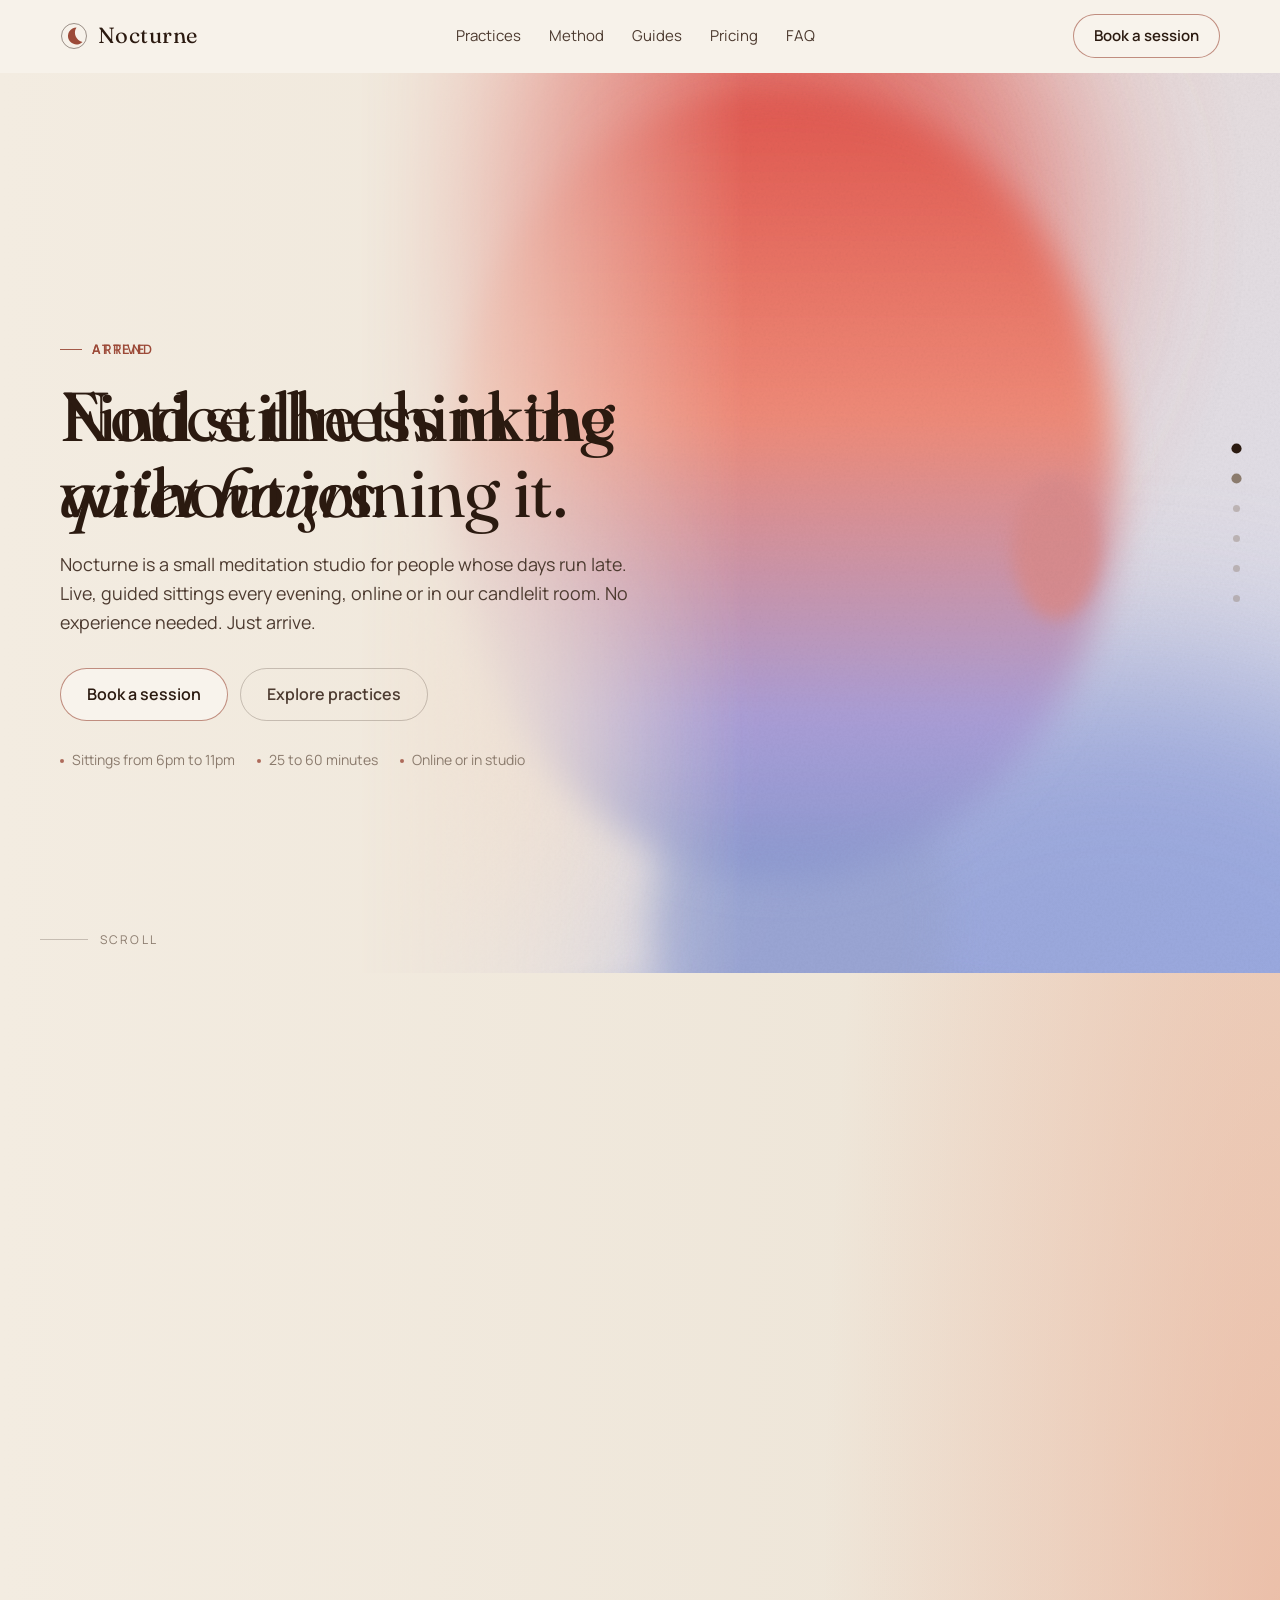
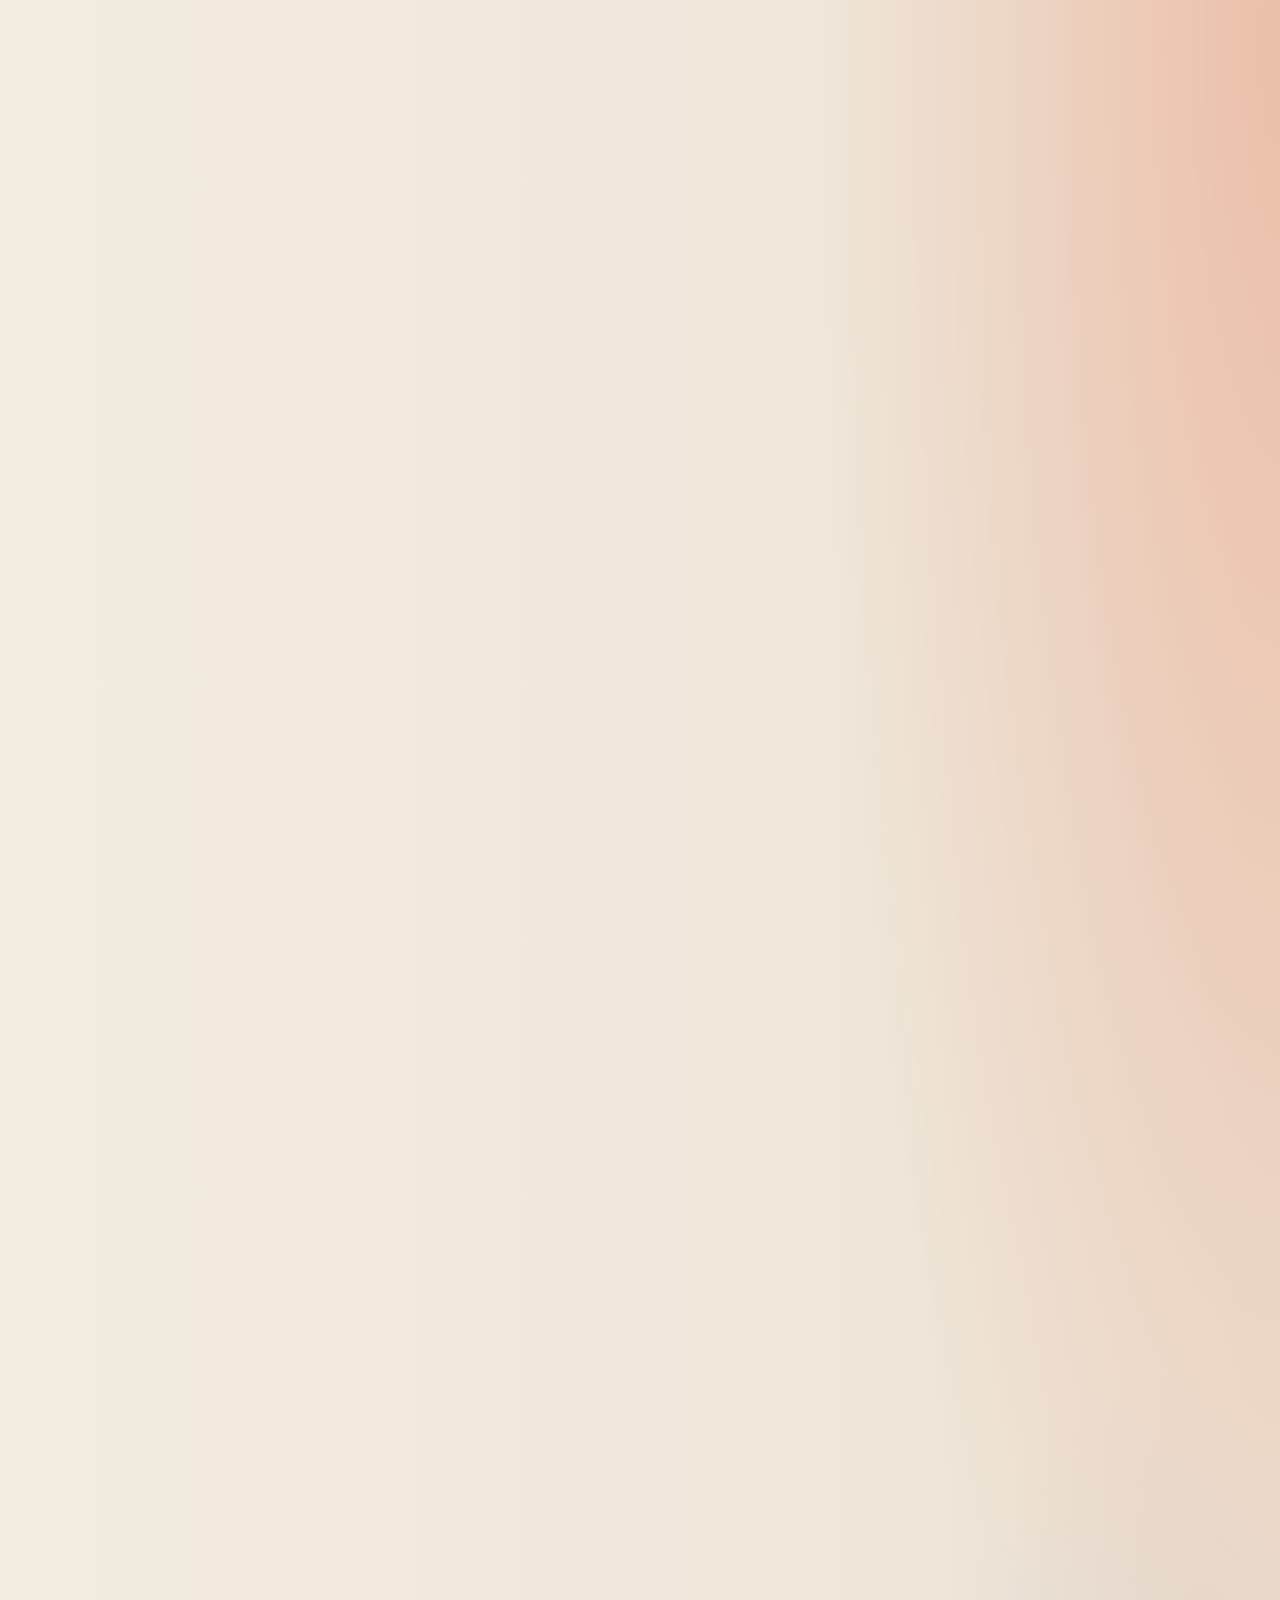
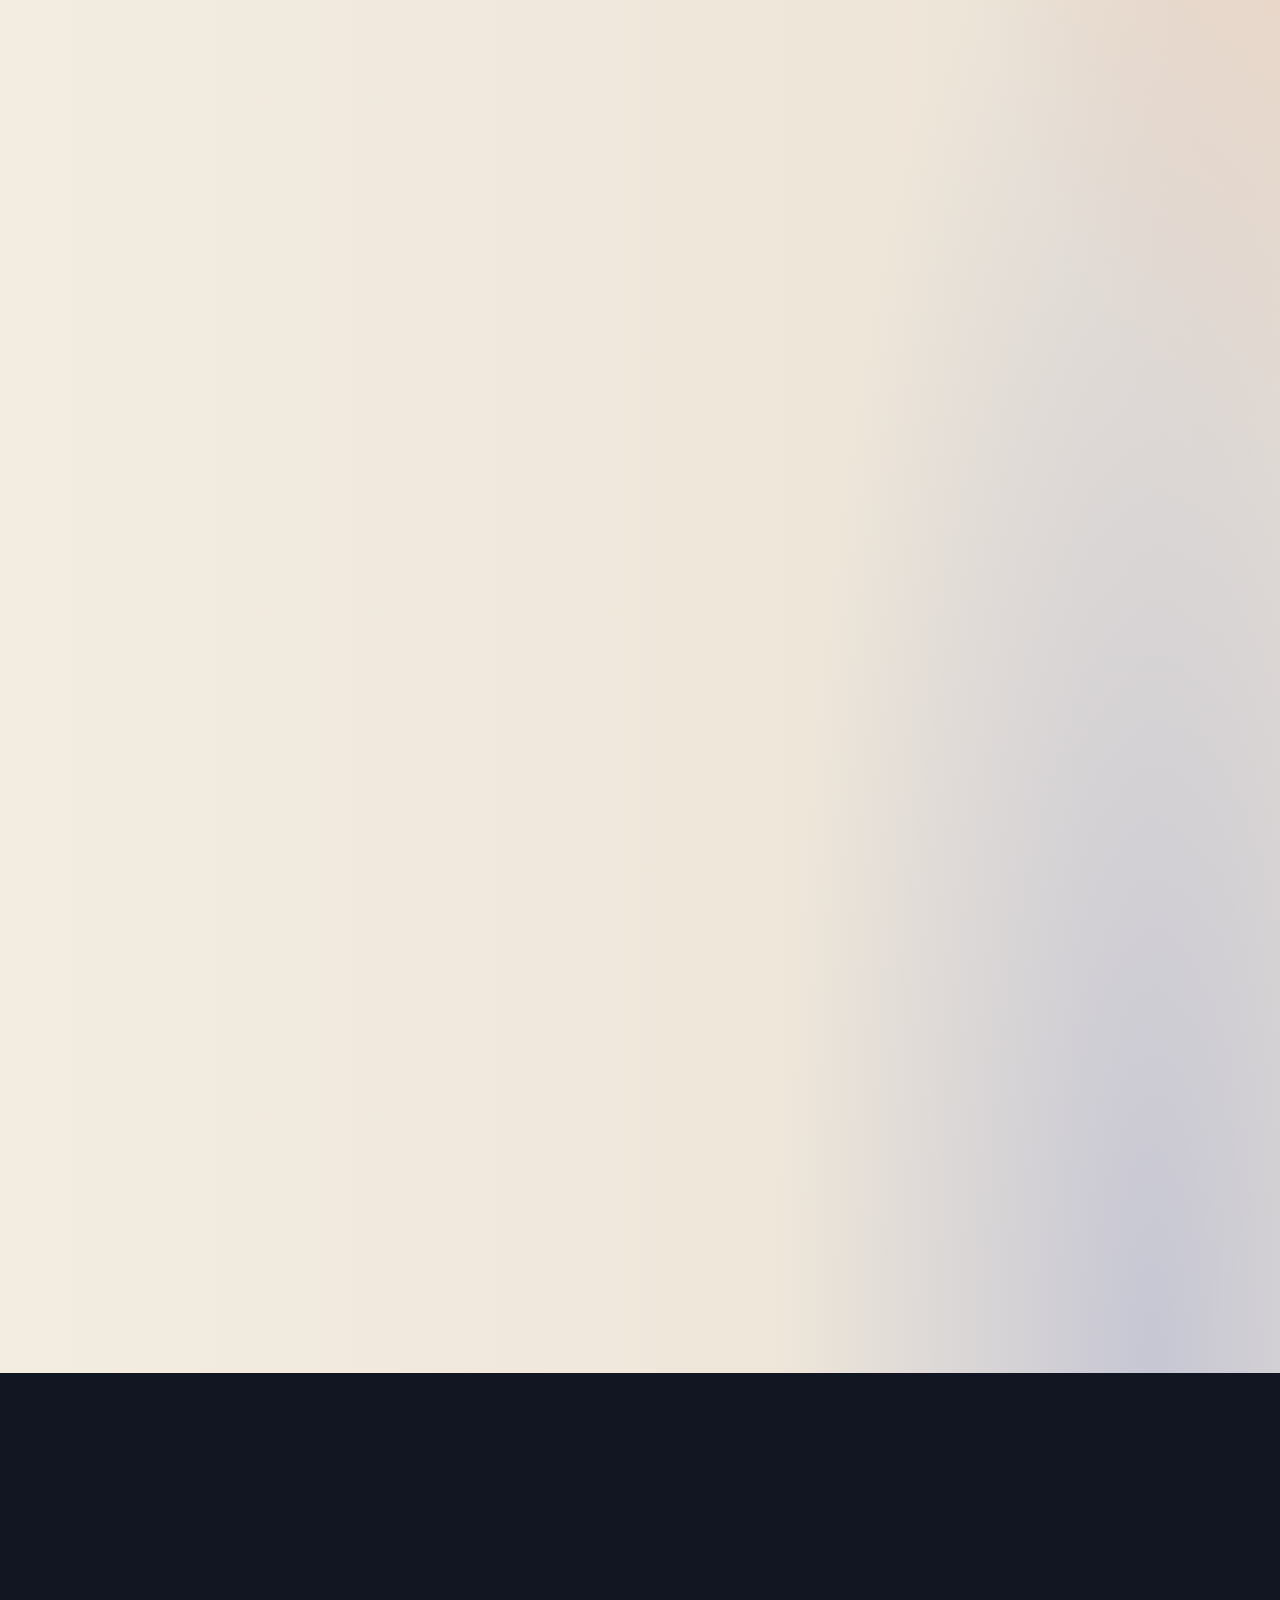
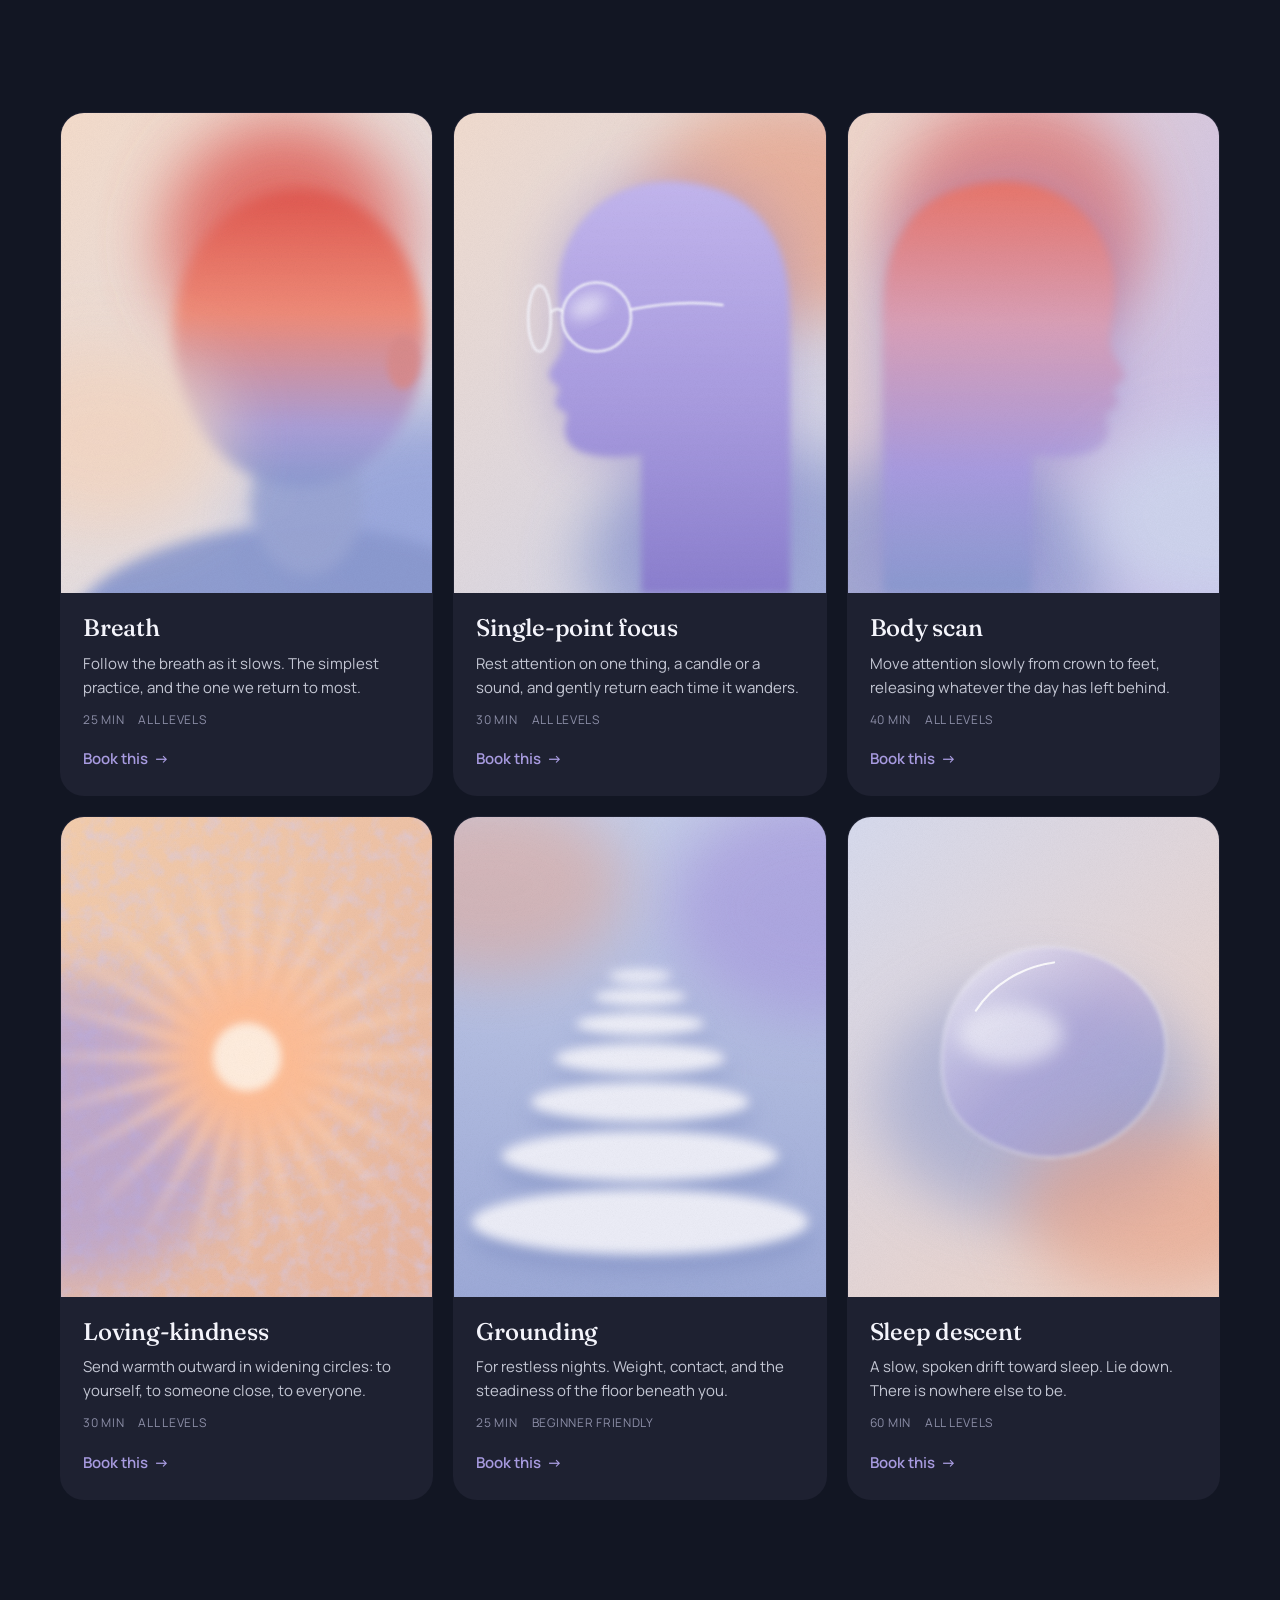
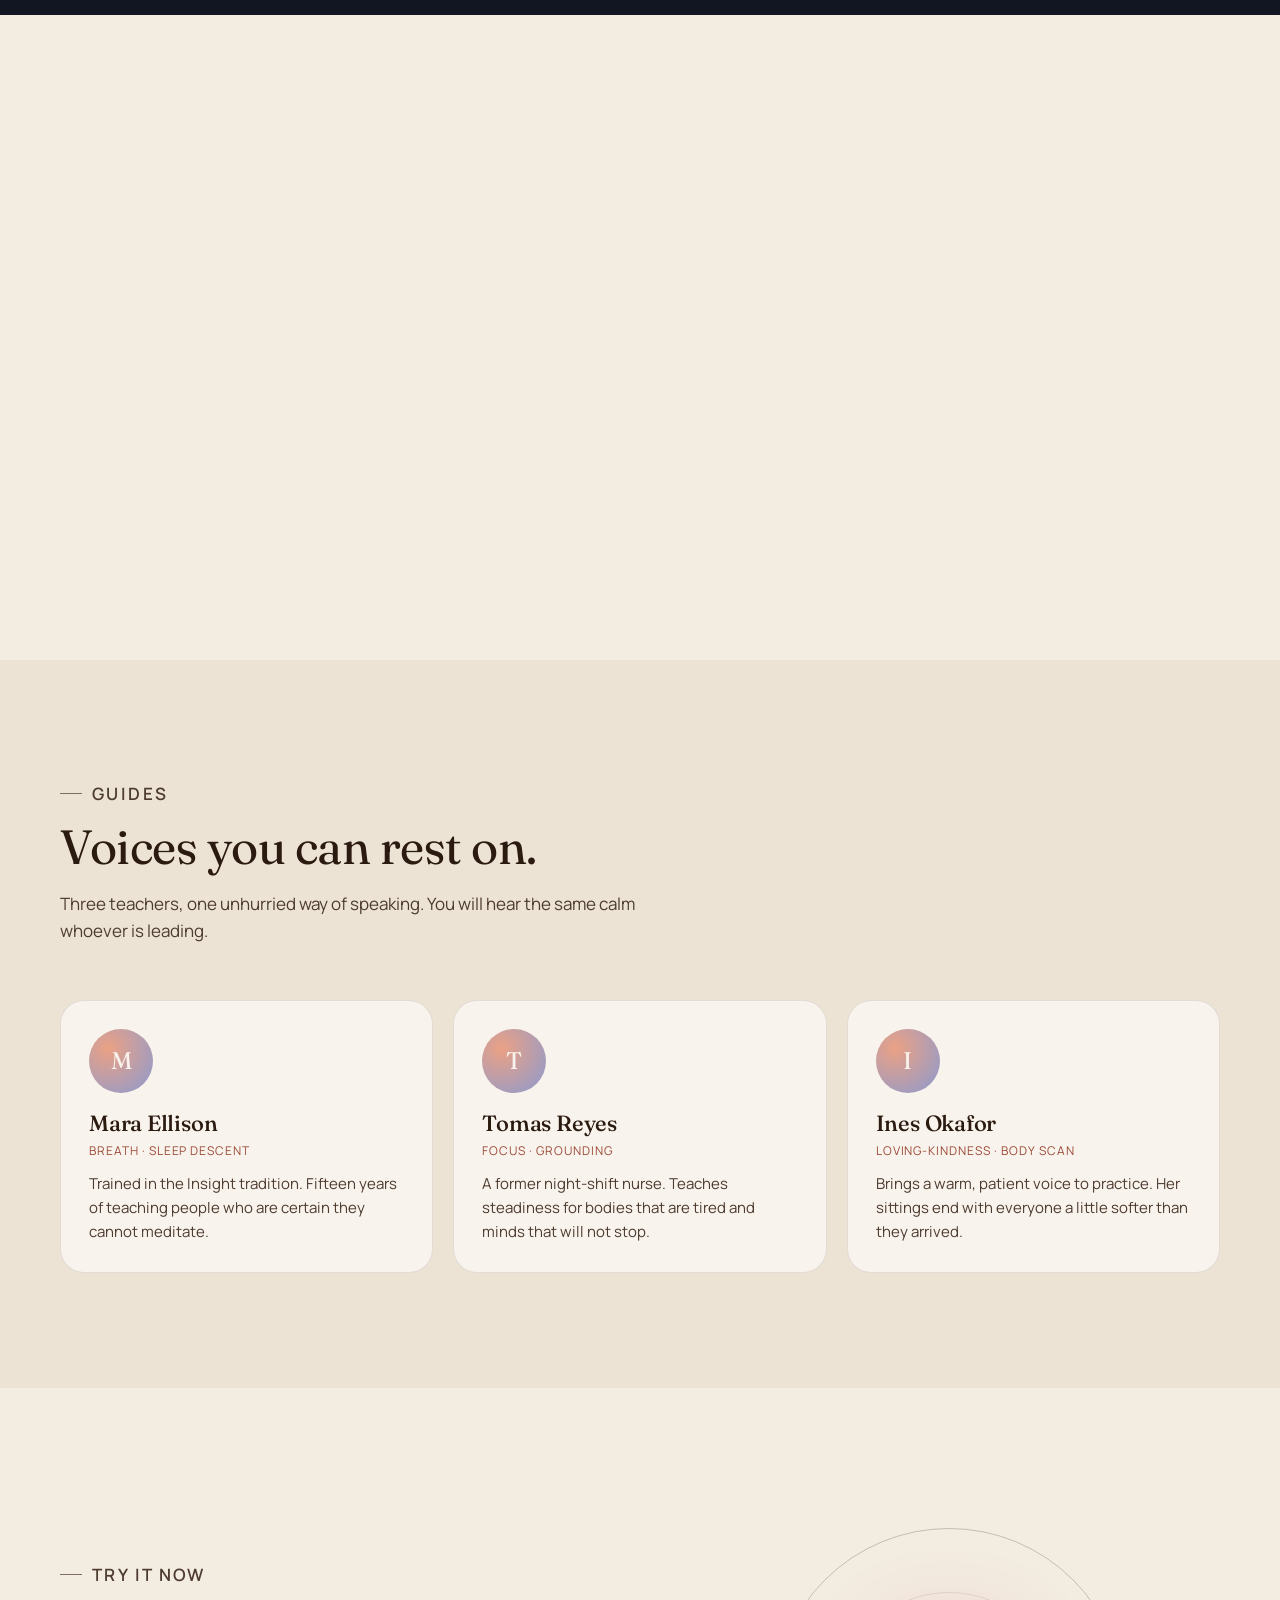
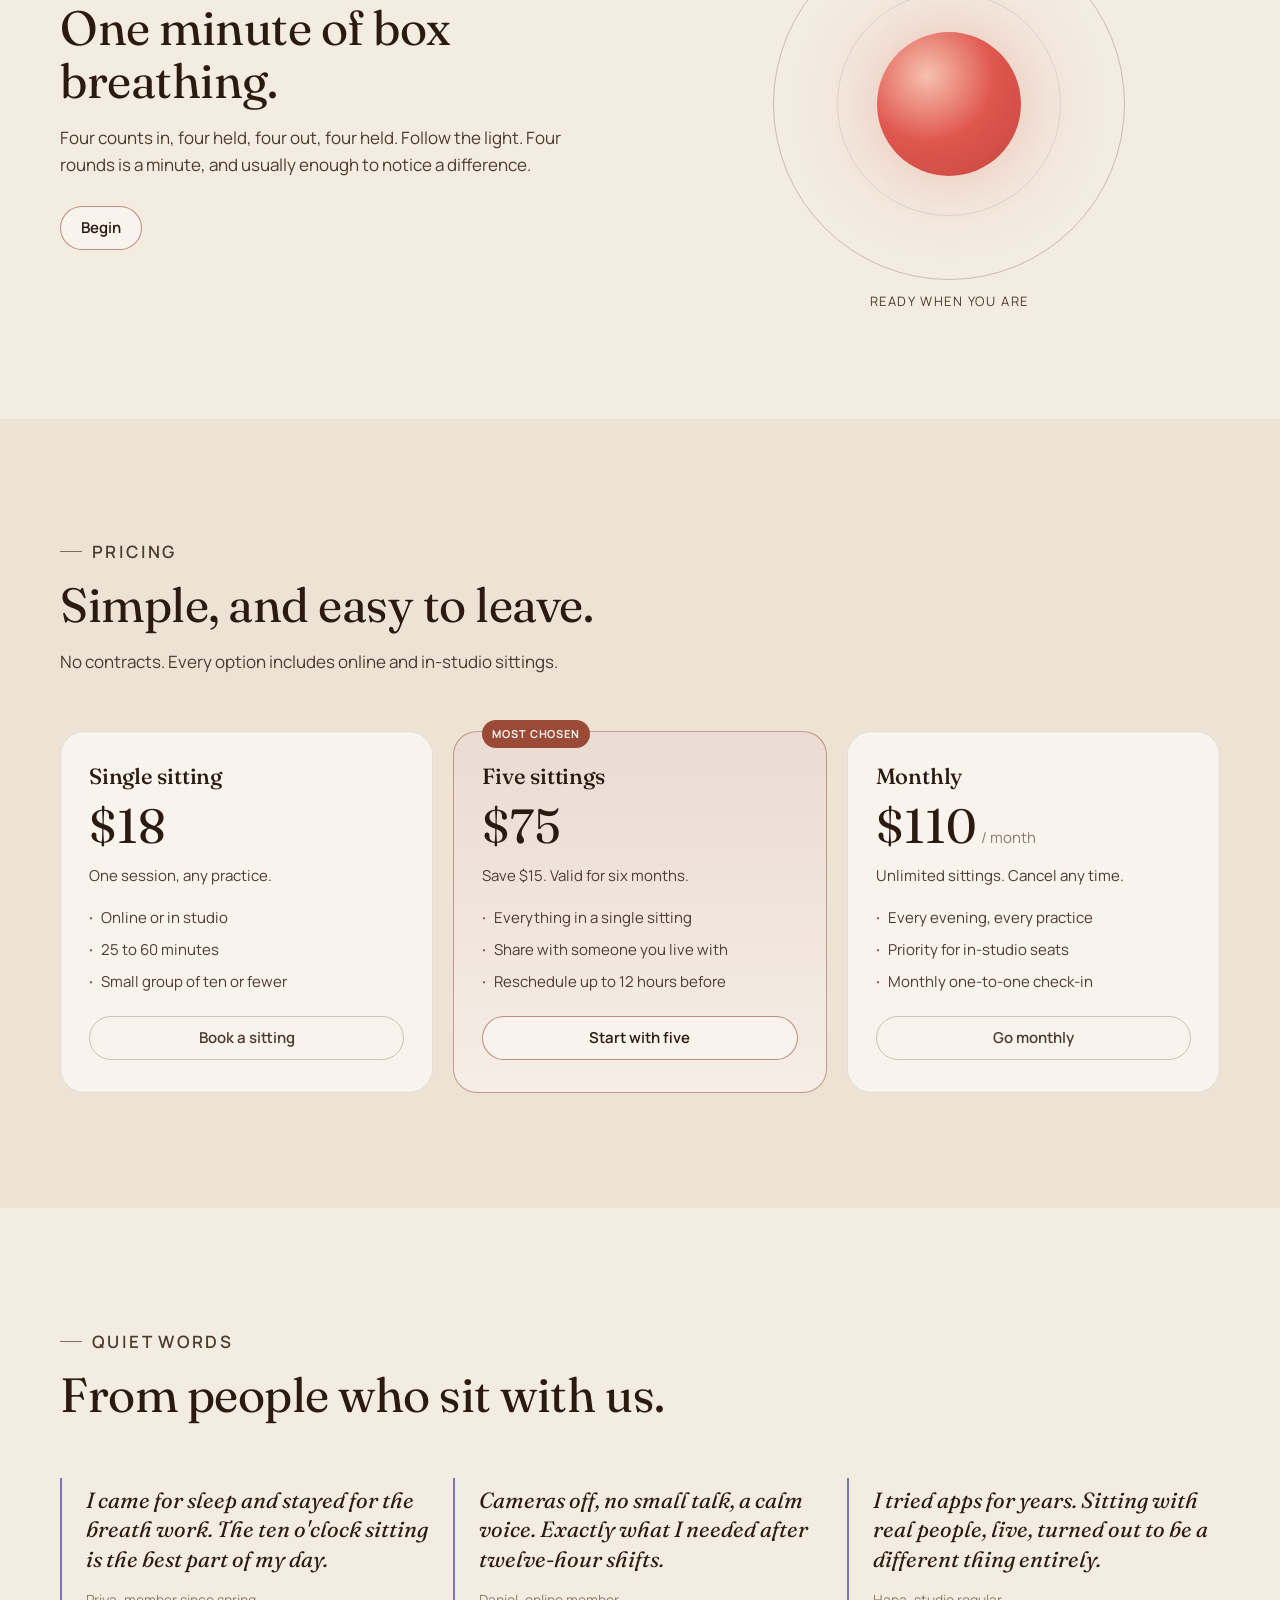
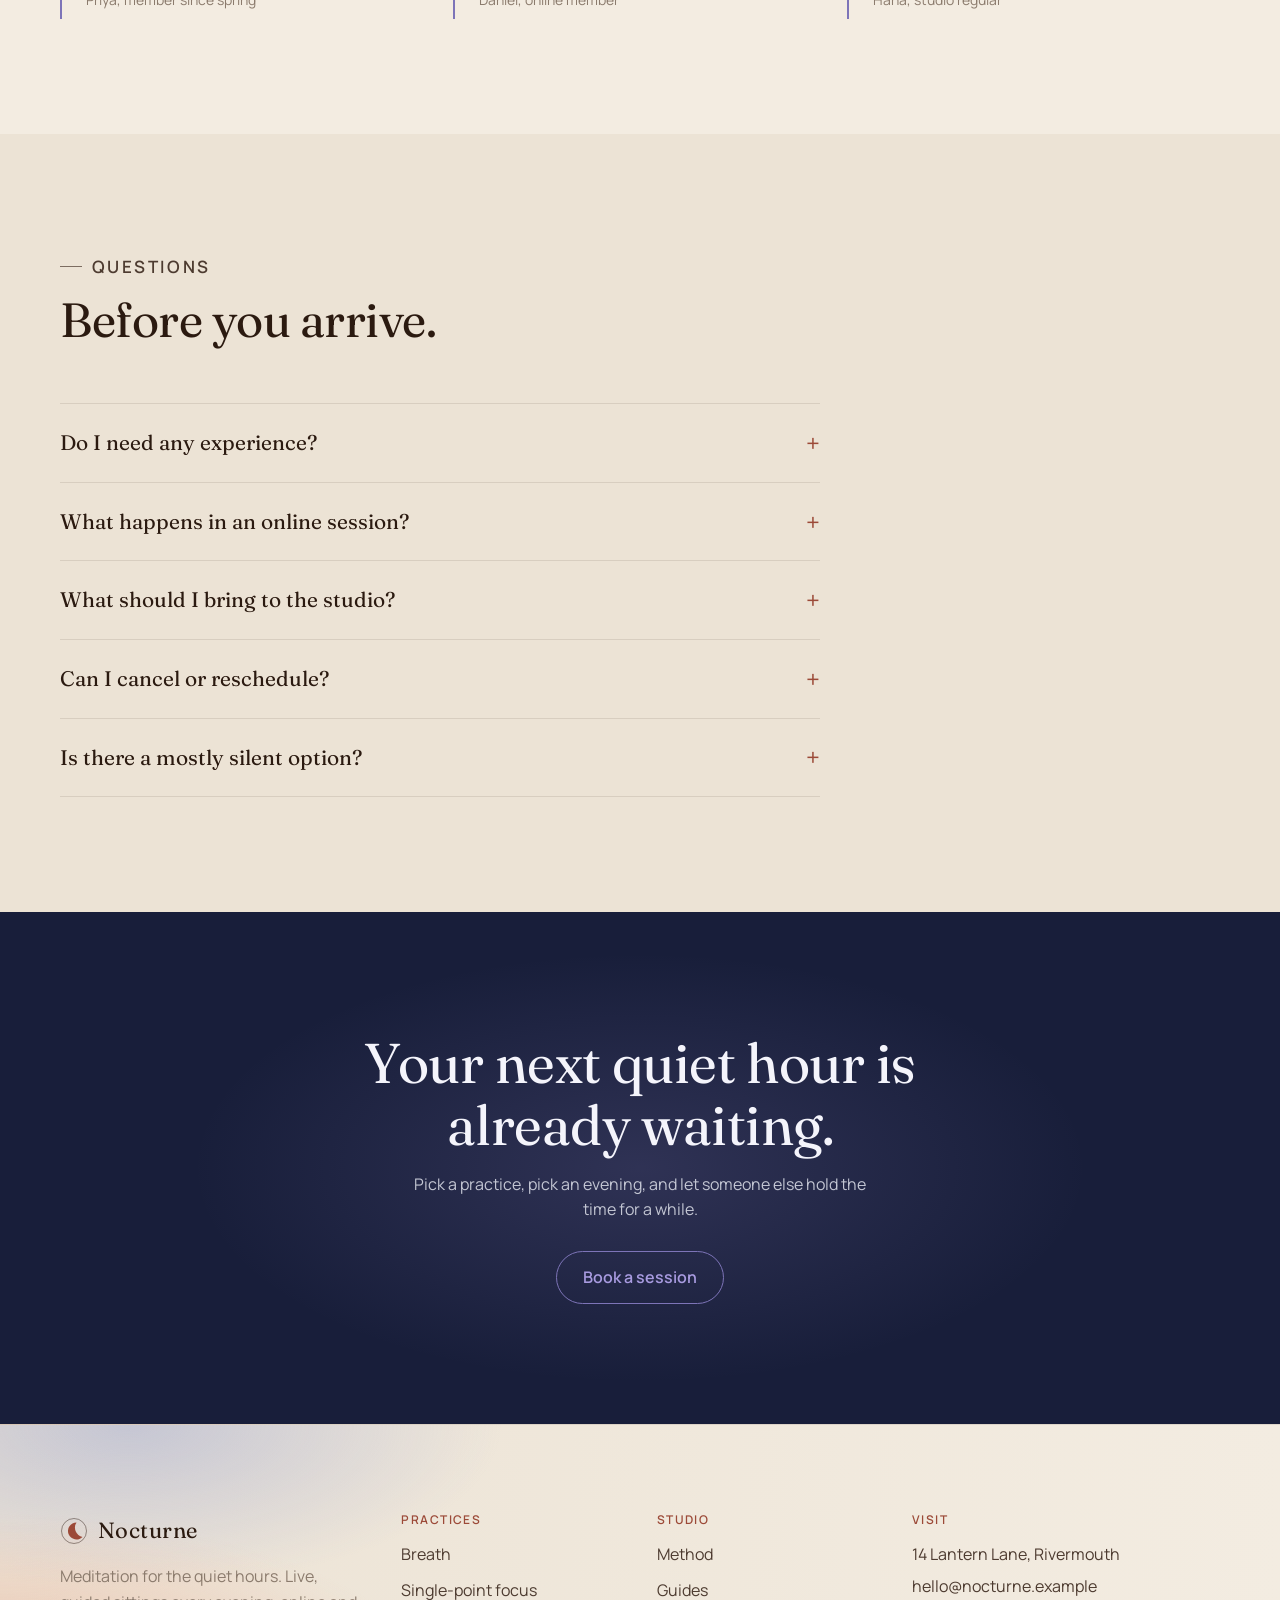
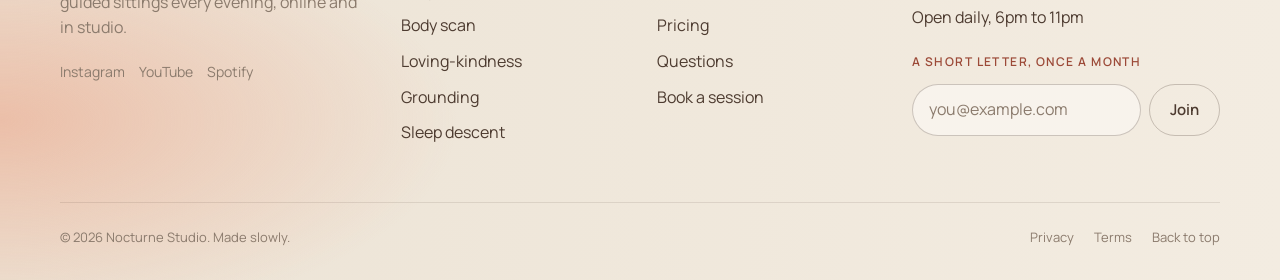
==== commit 488ded1b: "Make the hero a full-bleed scroll sequence with face plates Replace the framed hero card with six "p" ====
--- a/index.html
+++ b/index.html
@@ -46,29 +46,65 @@
 
   <main id="main">
 
-    <!-- Hero -->
-    <section class="hero starfield" aria-labelledby="hero-title">
-      <div class="container hero-inner">
-        <div class="hero-copy">
-          <p class="eyebrow">Guided meditation · Evenings and late nights</p>
-          <h1 id="hero-title">Find stillness in the <em>quiet hours.</em></h1>
-          <p class="lede">Nocturne is a small meditation studio for people whose days run late. Live, guided sittings every evening, online or in our candlelit room. No experience needed. Just arrive.</p>
-          <div class="hero-actions">
-            <a class="btn btn-primary btn-lg" href="booking.html">Book a session</a>
-            <a class="btn btn-ghost btn-lg" href="#practices">Explore practices</a>
-          </div>
-          <ul class="hero-meta">
-            <li>Sittings from 6pm to 11pm</li>
-            <li>25 to 60 minutes</li>
-            <li>Online or in studio</li>
-          </ul>
-        </div>
-        <div class="hero-visual">
-          <div class="plate-frame">
-            <img class="plate-hero" src="art/plate-eclipse.svg" width="640" height="640" alt="An eclipse: a dark disc ringed by a soft golden corona" fetchpriority="high">
-            <span class="plate-caption">Tonight · Breath · 9pm</span>
-          </div>
-        </div>
+    <!-- Hero: six full-bleed passages that crossfade as the page scrolls -->
+    <section class="hero passages" aria-label="Introduction" data-passages>
+      <div class="passages-stage">
+        <div class="passages-art" aria-hidden="true">
+          <figure class="passage-art is-active"><img src="art/plate-eclipse.svg" width="640" height="640" alt="" fetchpriority="high"></figure>
+          <figure class="passage-art"><img src="art/plate-profile.svg" width="640" height="640" alt=""></figure>
+          <figure class="passage-art"><img src="art/plate-radiation.svg" width="640" height="640" alt=""></figure>
+          <figure class="passage-art"><img src="art/plate-optic.svg" width="640" height="640" alt=""></figure>
+          <figure class="passage-art"><img src="art/plate-vitrium.svg" width="640" height="640" alt=""></figure>
+          <figure class="passage-art"><img src="art/plate-stones.svg" width="640" height="640" alt=""></figure>
+        </div>
+        <div class="container passages-copy">
+          <article class="passage is-active" aria-hidden="false">
+            <p class="eyebrow">Arrive</p>
+            <h1 id="hero-title">Find stillness in the <em>quiet hours.</em></h1>
+            <p class="lede">Nocturne is a small meditation studio for people whose days run late. Live, guided sittings every evening, online or in our candlelit room. No experience needed. Just arrive.</p>
+            <div class="hero-actions">
+              <a class="btn btn-primary btn-lg" href="booking.html">Book a session</a>
+              <a class="btn btn-ghost btn-lg" href="#practices">Explore practices</a>
+            </div>
+            <ul class="hero-meta">
+              <li>Sittings from 6pm to 11pm</li>
+              <li>25 to 60 minutes</li>
+              <li>Online or in studio</li>
+            </ul>
+          </article>
+          <article class="passage" aria-hidden="true">
+            <p class="eyebrow">Attend</p>
+            <h2>Notice the thinking without joining it.</h2>
+          </article>
+          <article class="passage" aria-hidden="true">
+            <p class="eyebrow">Soften</p>
+            <h2>Let the edges of the day go out of focus.</h2>
+          </article>
+          <article class="passage" aria-hidden="true">
+            <p class="eyebrow">See</p>
+            <h2>Clarity isn't effort. It's what remains when effort stops.</h2>
+          </article>
+          <article class="passage" aria-hidden="true">
+            <p class="eyebrow">Rest</p>
+            <h2>Somewhere under the noise, you are already still.</h2>
+          </article>
+          <article class="passage" aria-hidden="true">
+            <p class="eyebrow">Walk</p>
+            <h2>One breath, then the next. That is the whole practice.</h2>
+            <div class="hero-actions">
+              <a class="btn btn-primary btn-lg" href="booking.html">Start the first session</a>
+            </div>
+          </article>
+        </div>
+        <ol class="passages-dots" aria-label="Passages">
+          <li><button type="button" class="is-active" aria-label="Passage 1 of 6: Arrive" aria-current="true"><span></span></button></li>
+          <li><button type="button" aria-label="Passage 2 of 6: Attend"><span></span></button></li>
+          <li><button type="button" aria-label="Passage 3 of 6: Soften"><span></span></button></li>
+          <li><button type="button" aria-label="Passage 4 of 6: See"><span></span></button></li>
+          <li><button type="button" aria-label="Passage 5 of 6: Rest"><span></span></button></li>
+          <li><button type="button" aria-label="Passage 6 of 6: Walk"><span></span></button></li>
+        </ol>
+        <p class="scroll-hint" aria-hidden="true">Scroll</p>
       </div>
     </section>
 
--- a/styles.css
+++ b/styles.css
@@ -202,46 +202,75 @@
 }
 
 /* --------------------------------------------------------------------------
-   Hero
+   Hero — six full-bleed passages that crossfade as the page scrolls
    -------------------------------------------------------------------------- */
 .starfield { position: relative; }
 .starfield > .container { position: relative; }
 
-.hero {
+.hero.passages {
+  position: relative;
+  height: calc(100vh + 5 * 80vh);
+  height: calc(100svh + 5 * 80svh);
+  background: var(--hero-bg);
+}
+.passages-stage {
+  position: sticky; top: 0;
+  height: 100vh; height: 100svh;
   overflow: hidden;
-  background: var(--hero-bg);
-  padding: clamp(64px, 9vw, 120px) 0 clamp(64px, 8vw, 104px);
-}
-.hero-inner { display: grid; grid-template-columns: 1.1fr 0.9fr; gap: clamp(32px, 6vw, 80px); align-items: center; }
+  display: grid; align-items: center;
+  padding-top: var(--header-h);
+}
+.passages-art { position: absolute; inset: 0; }
+.passage-art { position: absolute; inset: 0; margin: 0; opacity: 0; transition: opacity 900ms ease; will-change: opacity; }
+.passage-art.is-active { opacity: 1; }
+.passage-art img {
+  width: 100%; height: 100%; object-fit: cover; object-position: 72% 50%;
+  -webkit-mask-image: linear-gradient(90deg, transparent 28%, #000 58%);
+  mask-image: linear-gradient(90deg, transparent 28%, #000 58%);
+  animation: drift 18s var(--ease-in-out) infinite alternate;
+}
+@keyframes drift {
+  from { transform: scale(1.04) translate3d(0, 0, 0); }
+  to { transform: scale(1.1) translate3d(-1.5%, 1%, 0); }
+}
+.passages-copy { position: relative; z-index: 1; display: grid; }
+.passage {
+  grid-area: 1 / 1; max-width: 640px;
+  opacity: 0; transform: translateY(12px); visibility: hidden;
+  transition: opacity 500ms var(--ease-out), transform 500ms var(--ease-out), visibility 0s linear 500ms;
+}
+.passage.is-active { opacity: 1; transform: none; visibility: visible; transition-delay: 0s, 0s, 0s; }
+.passage h1, .passage h2 { font-size: clamp(38px, 5.4vw, 70px); font-weight: 400; margin: 18px 0 20px; max-width: 14ch; color: var(--ink-900); }
+.passage h1 em { font-style: italic; color: inherit; }
 .eyebrow {
   display: inline-flex; align-items: center; gap: 10px;
   font-size: 13px; letter-spacing: 0.14em; text-transform: uppercase; font-weight: 600; color: var(--rust);
 }
 .eyebrow::before { content: ""; width: 22px; height: 1px; background: currentColor; opacity: 0.7; }
-.hero h1 { font-size: clamp(40px, 6vw, 74px); font-weight: 400; margin: 20px 0 22px; max-width: 12ch; color: var(--ink-900); }
-.hero h1 em { font-style: italic; color: inherit; }
 .lede { font-size: clamp(17px, 1.4vw, 20px); color: var(--ink-700); max-width: 52ch; }
 .hero-actions { display: flex; flex-wrap: wrap; gap: 12px; margin-top: 32px; }
 .hero-meta { display: flex; flex-wrap: wrap; gap: 8px 22px; margin-top: 28px; color: var(--ink-500); font-size: 14px; list-style: none; padding: 0; }
 .hero-meta li { display: flex; align-items: center; gap: 8px; }
 .hero-meta li::before { content: ""; width: 4px; height: 4px; border-radius: 50%; background: var(--rust); opacity: 0.8; }
 
-.hero-visual { position: relative; }
-.plate-frame {
-  position: relative; border-radius: var(--radius-lg); overflow: hidden;
-  -webkit-mask-image: linear-gradient(90deg, transparent 0%, #000 42%);
-  mask-image: linear-gradient(90deg, transparent 0%, #000 42%);
-}
-.plate-frame img { width: 100%; aspect-ratio: 1; object-fit: cover; }
-.plate-hero { animation: breathe 9s var(--ease-in-out) infinite; }
-@keyframes breathe { 0%, 100% { transform: scale(1); } 50% { transform: scale(1.035); } }
-.plate-caption {
-  position: absolute; right: 16px; bottom: 16px;
-  padding: 8px 12px; border-radius: 999px;
-  background: rgba(248, 243, 236, 0.8); border: 1px solid var(--line);
-  font-size: 12px; letter-spacing: 0.1em; text-transform: uppercase; color: var(--ink-700);
-  -webkit-backdrop-filter: blur(8px); backdrop-filter: blur(8px);
-}
+.passages-dots {
+  position: absolute; right: calc(var(--gutter) - 8px); top: 50%; transform: translateY(-50%); z-index: 2;
+  display: grid; gap: 6px; list-style: none; margin: 0; padding: 0;
+}
+.passages-dots button { width: 24px; height: 24px; border: 0; padding: 0; background: transparent; display: grid; place-items: center; border-radius: 50%; }
+.passages-dots button span {
+  width: 7px; height: 7px; border-radius: 50%; background: var(--ink-500); opacity: 0.4;
+  transition: opacity 200ms ease, transform 200ms var(--ease-out), background-color 200ms ease;
+}
+.passages-dots button.is-active span { opacity: 1; transform: scale(1.45); background: var(--ink-900); }
+.scroll-hint {
+  position: absolute; left: var(--gutter); bottom: 24px; z-index: 2;
+  display: flex; align-items: center; gap: 12px;
+  font-size: 12px; letter-spacing: 0.18em; text-transform: uppercase; color: var(--ink-500);
+  transition: opacity 400ms ease;
+}
+.scroll-hint::before { content: ""; width: 48px; height: 1px; background: var(--line-strong); }
+.passages.is-scrolled .scroll-hint { opacity: 0; }
 
 /* --------------------------------------------------------------------------
    Sections
@@ -416,7 +445,8 @@
 .reveal.is-visible { opacity: 1; transform: none; }
 @media (prefers-reduced-motion: reduce) {
   .reveal { transform: none; transition: opacity 250ms ease; }
-  .plate-hero { animation: none; }
+  .passage-art img { animation: none; }
+  .passage { transform: none; }
   .practice, .btn, .icon-btn, .day, .nav-toggle { transition-property: background-color, border-color, color; }
 }
 
@@ -615,11 +645,12 @@
   .footer-grid { grid-template-columns: 1fr 1fr; }
 }
 @media (max-width: 960px) {
-  .hero-inner { grid-template-columns: 1fr; }
-  .hero-visual { max-width: 520px; }
-  .plate-frame {
-    -webkit-mask-image: linear-gradient(180deg, transparent 0%, #000 35%);
-    mask-image: linear-gradient(180deg, transparent 0%, #000 35%);
+  .passages-stage { align-items: start; }
+  .passages-copy { padding-top: 5vh; }
+  .passage-art img {
+    object-position: 50% 30%;
+    -webkit-mask-image: linear-gradient(180deg, transparent 22%, #000 58%);
+    mask-image: linear-gradient(180deg, transparent 22%, #000 58%);
   }
   .practice-grid, .steps, .guides, .pricing, .quotes { grid-template-columns: 1fr 1fr; }
   .breathe { grid-template-columns: 1fr; }
@@ -638,6 +669,9 @@
 }
 @media (max-width: 640px) {
   .practice-grid, .steps, .guides, .pricing, .quotes { grid-template-columns: 1fr; }
+  .passage h1, .passage h2 { font-size: clamp(32px, 9vw, 40px); }
+  .passage .hero-meta { display: none; }
+  .passages-dots { display: none; }
   .footer-grid { grid-template-columns: 1fr; gap: 32px; }
   .picker { grid-template-columns: 1fr; }
   .choice-grid { grid-template-columns: 1fr 1fr; }
